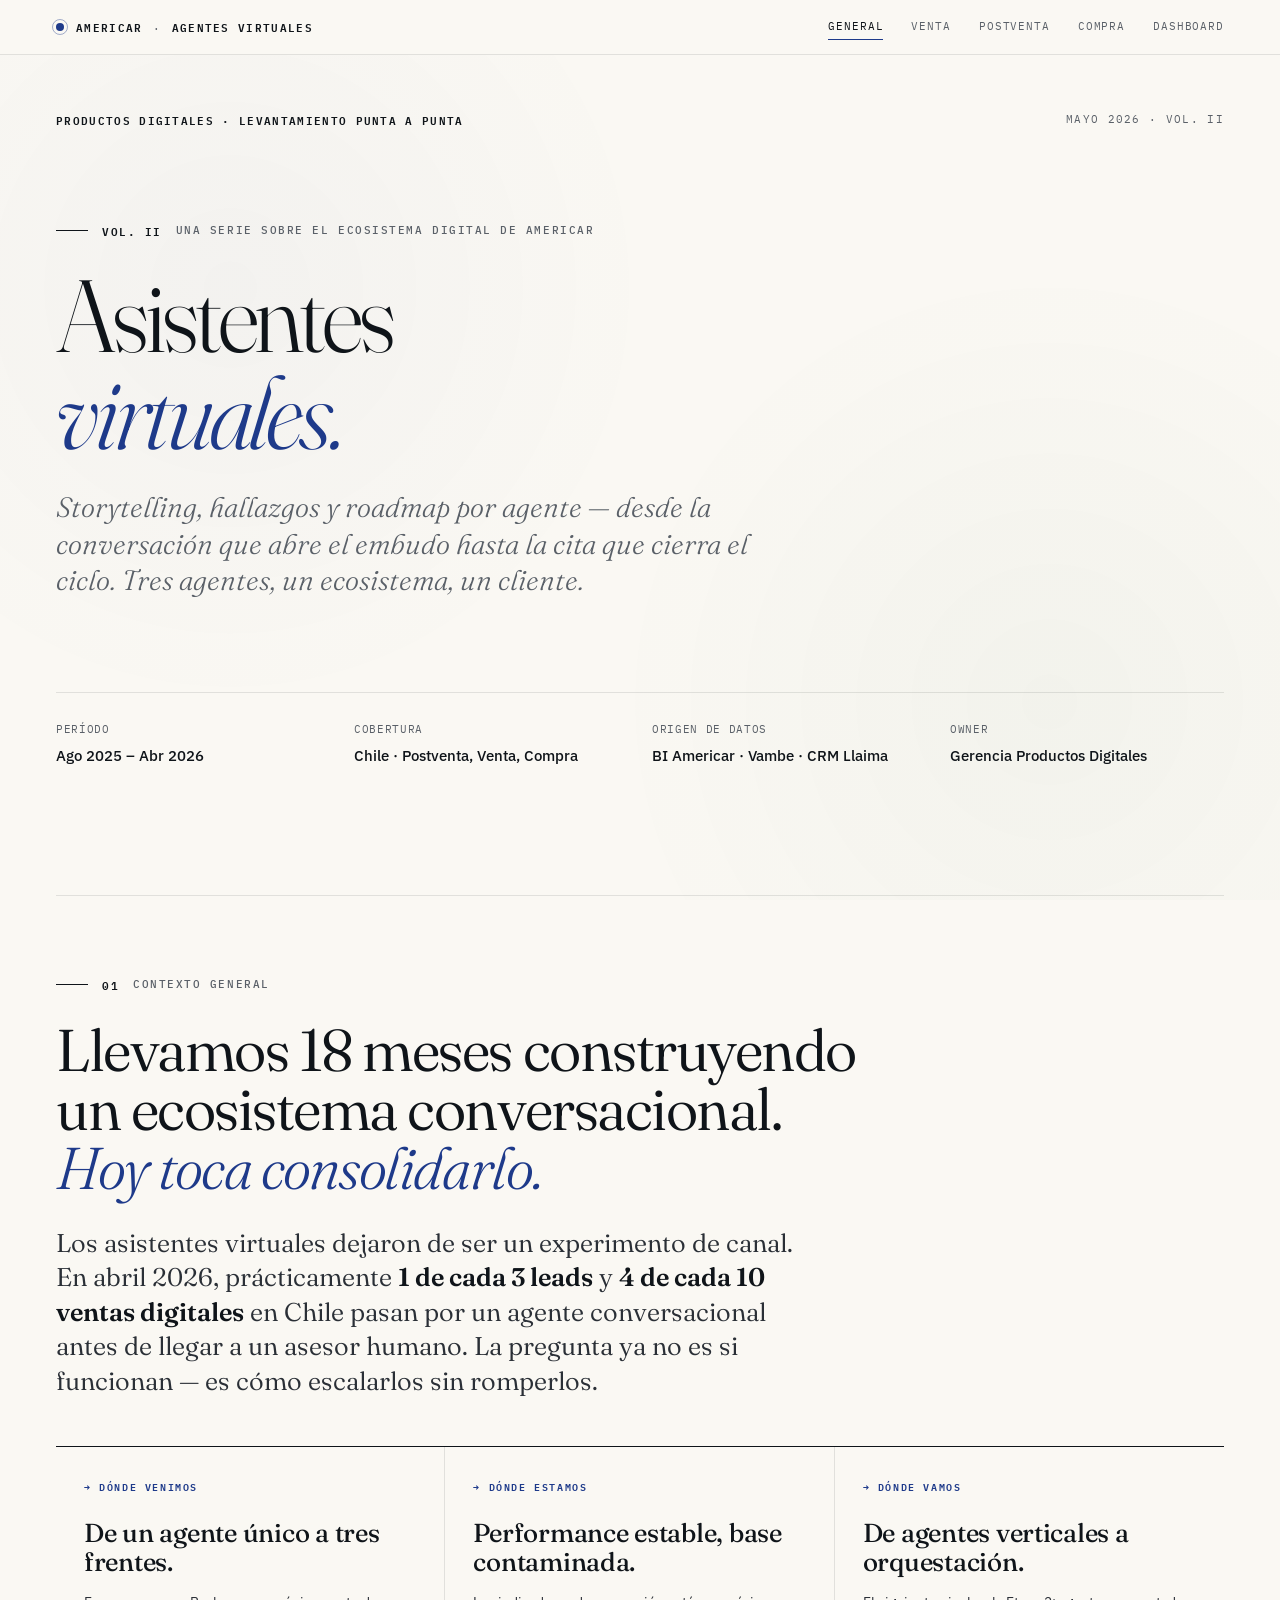
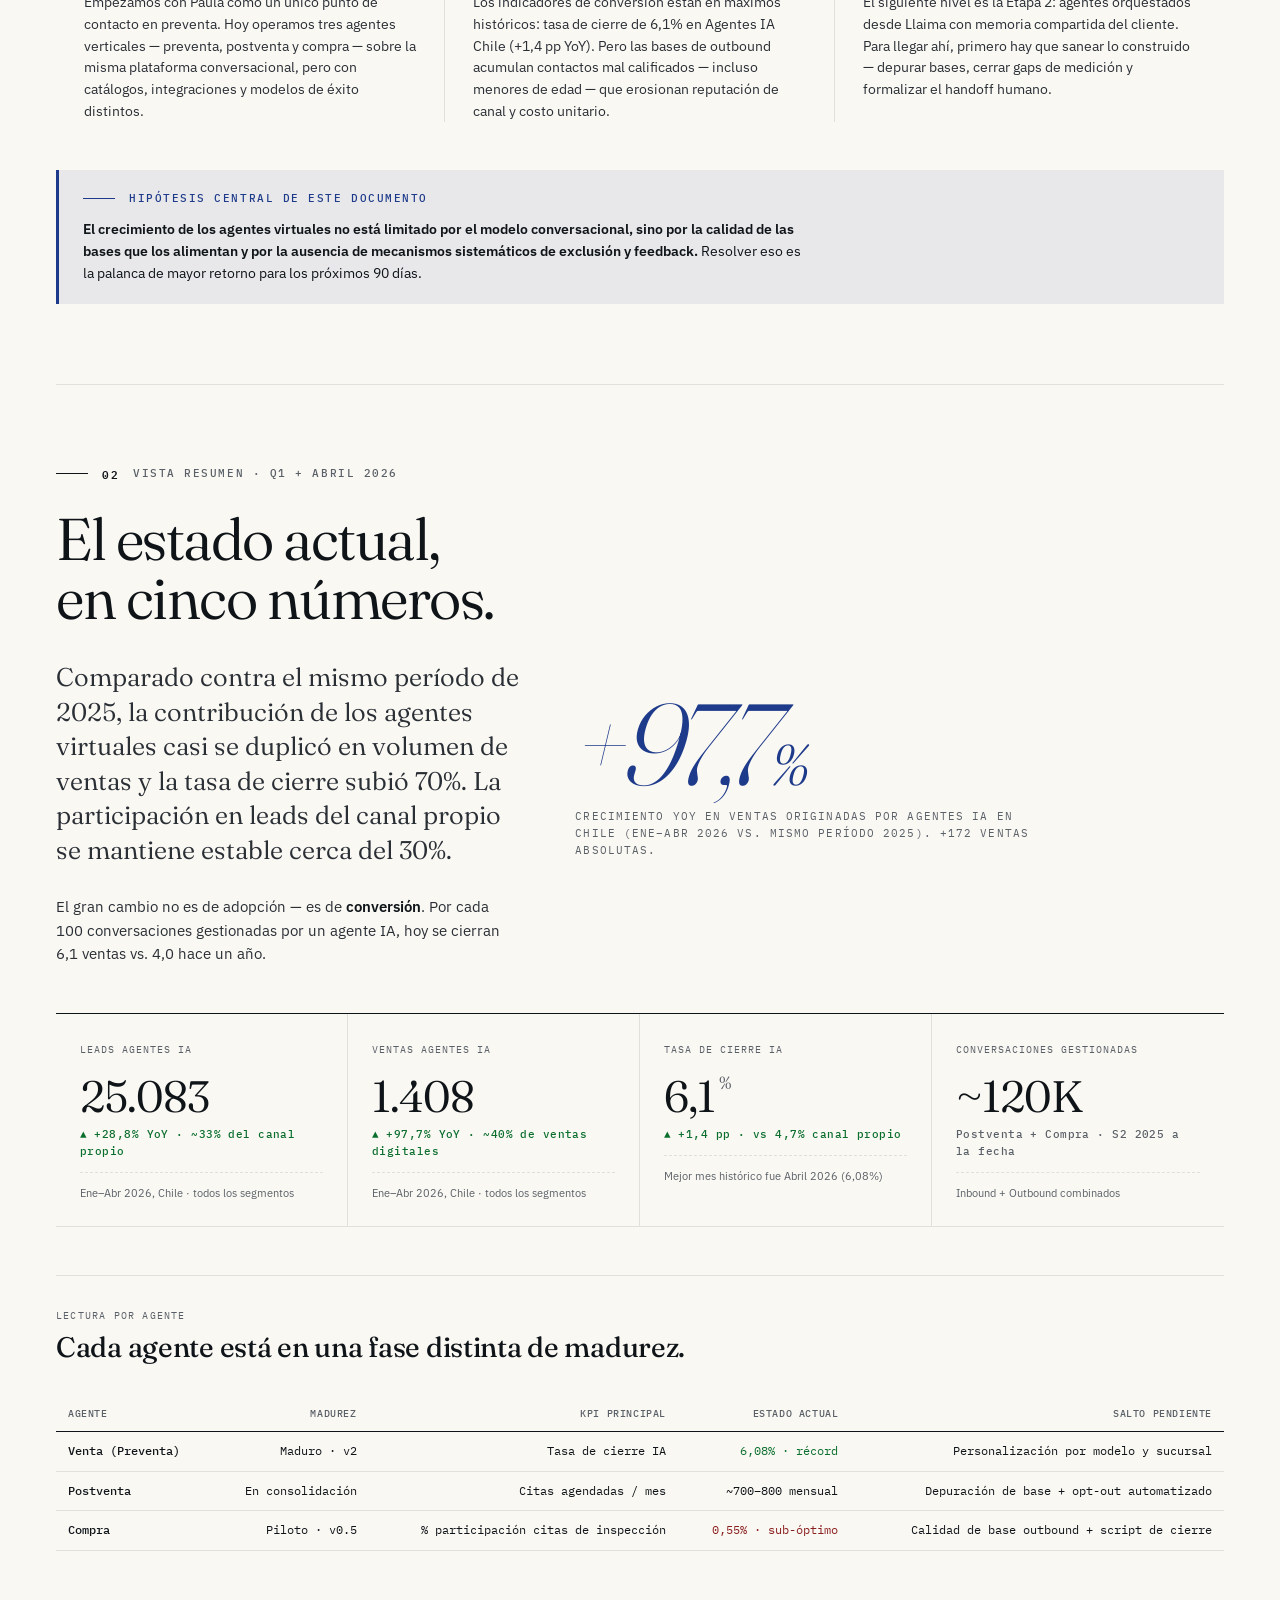
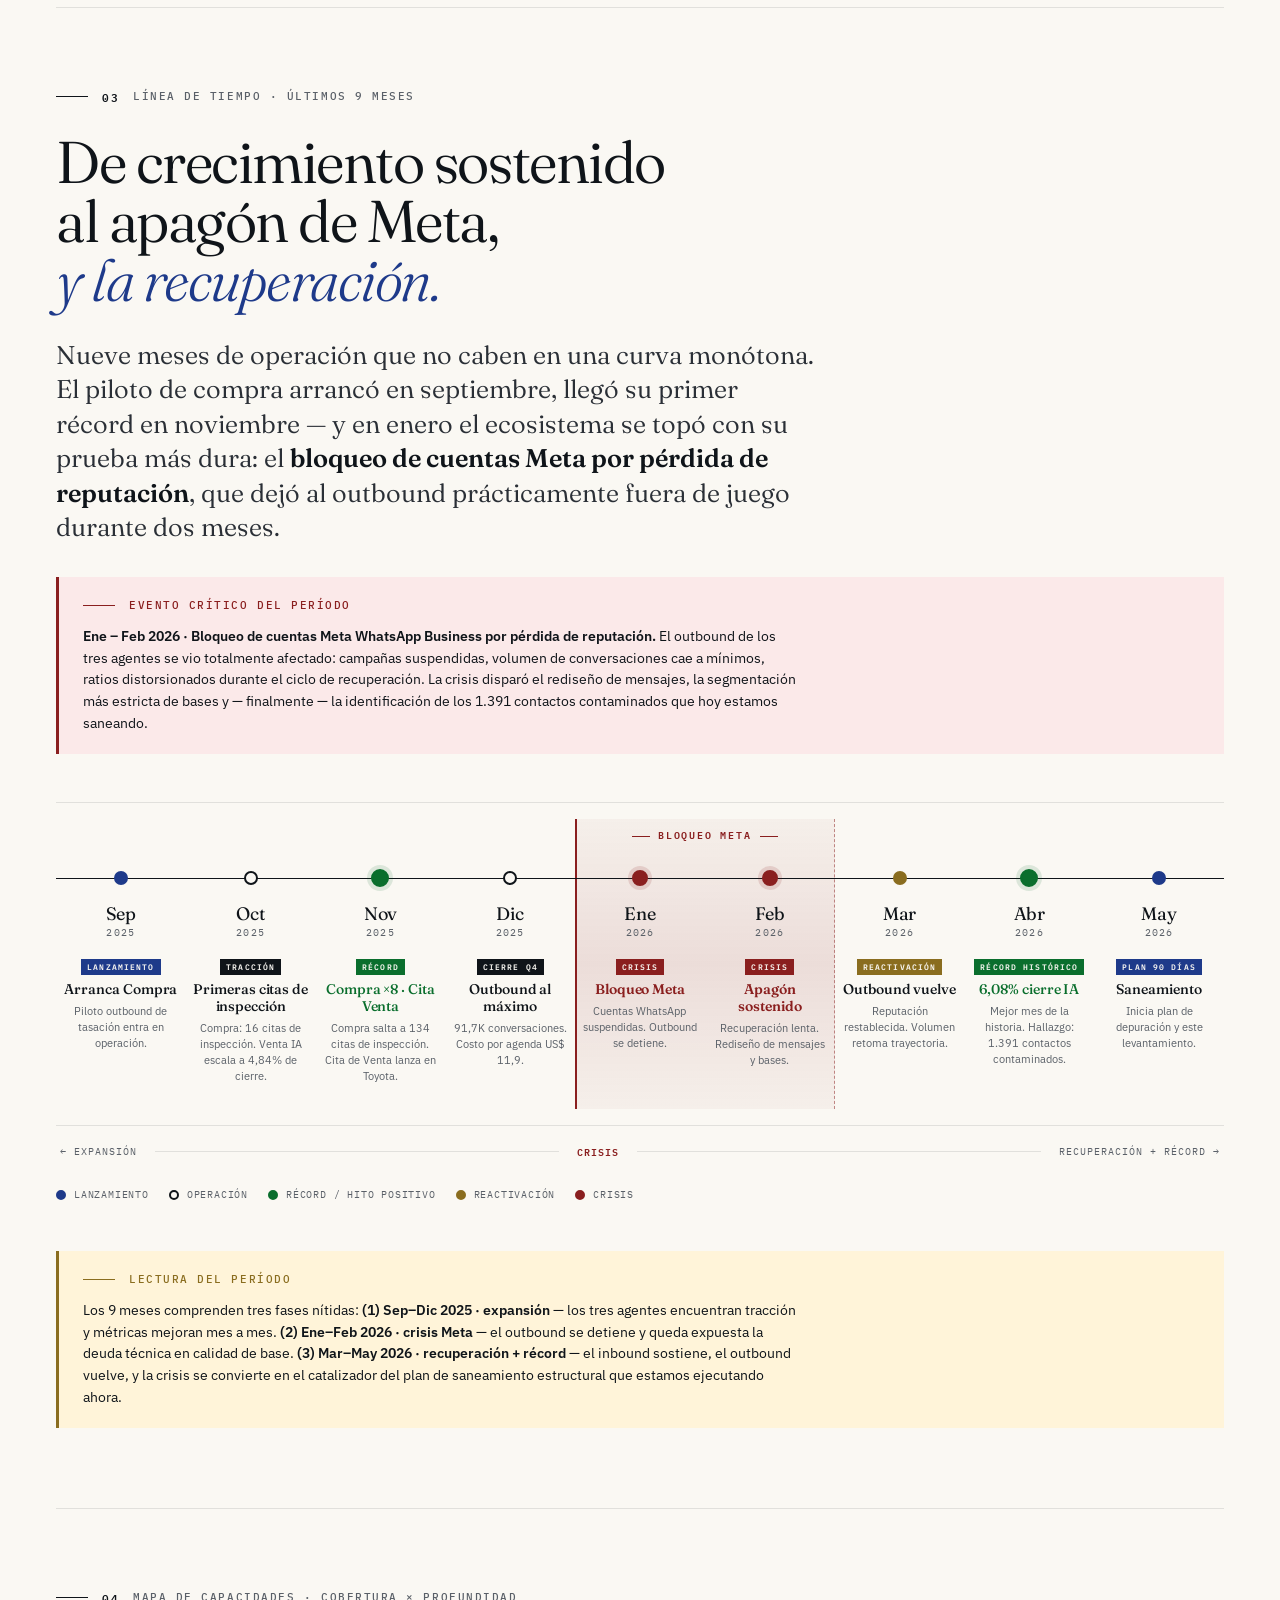
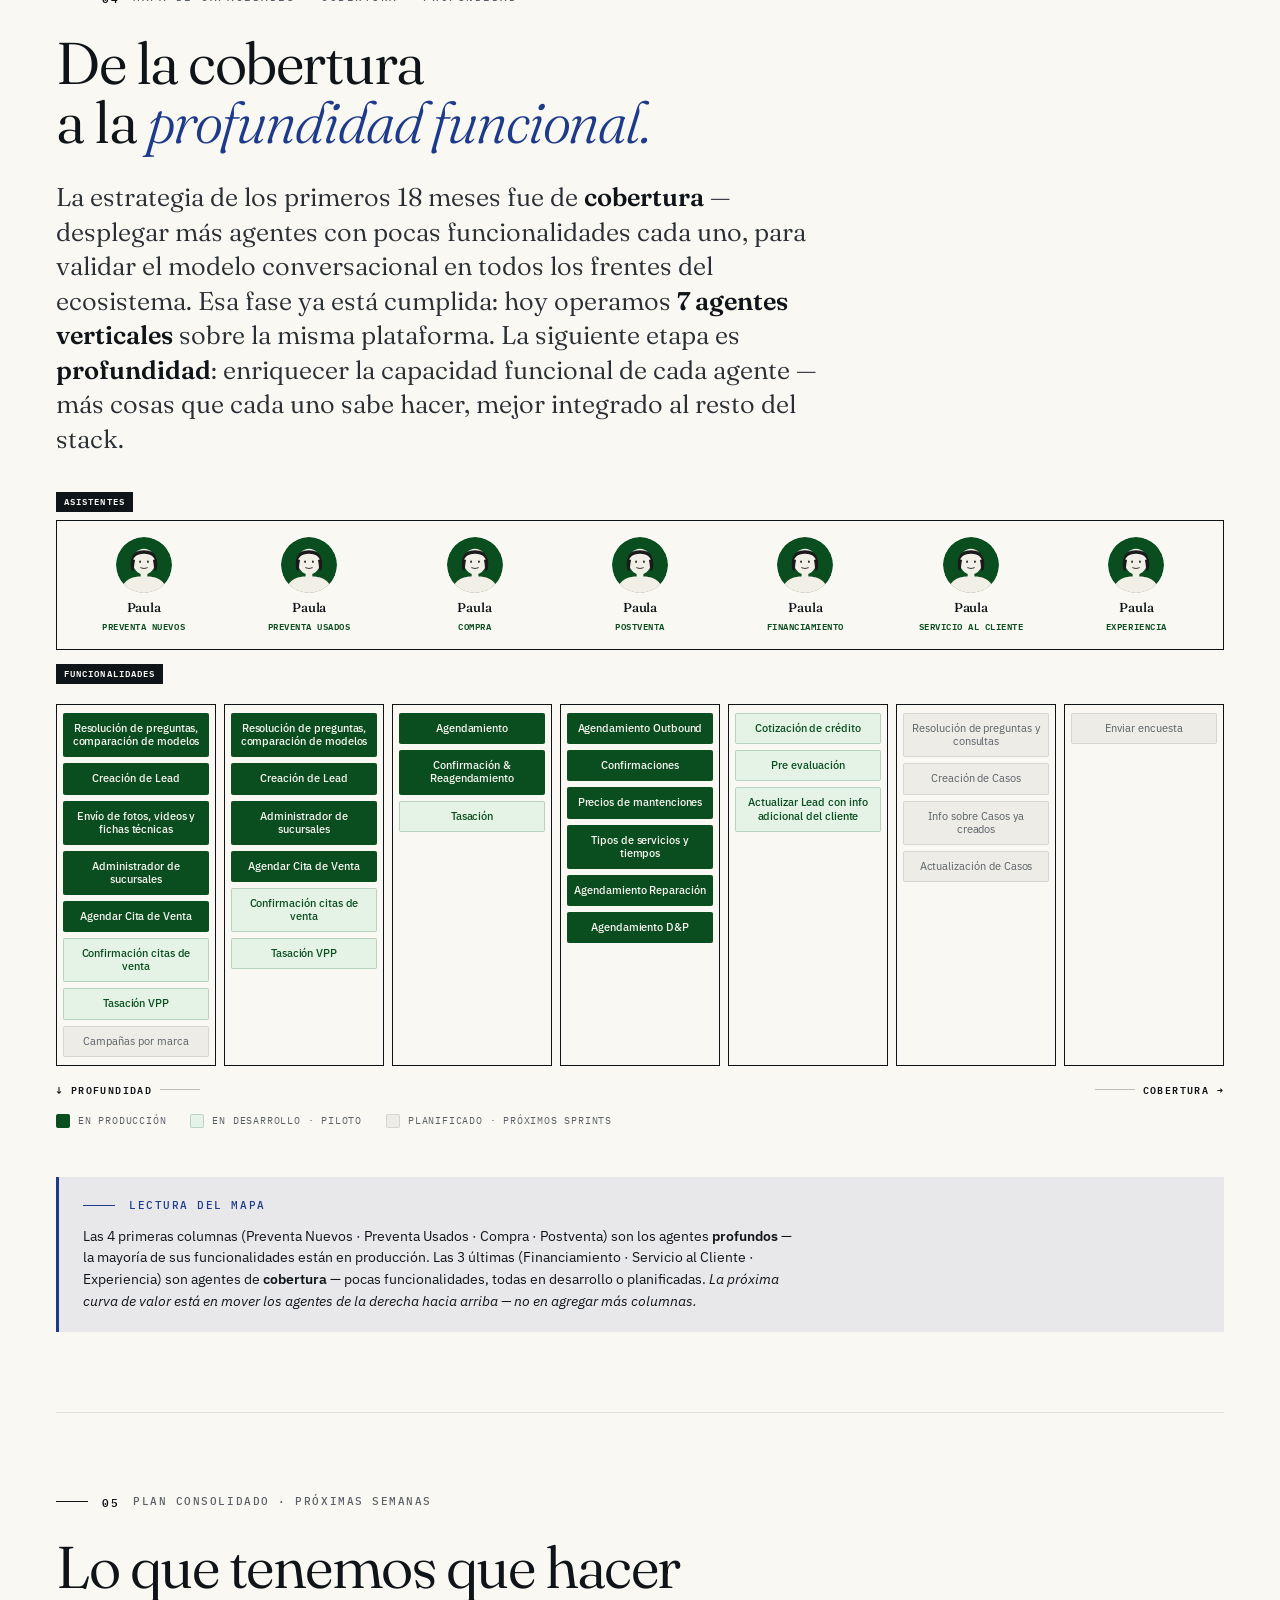
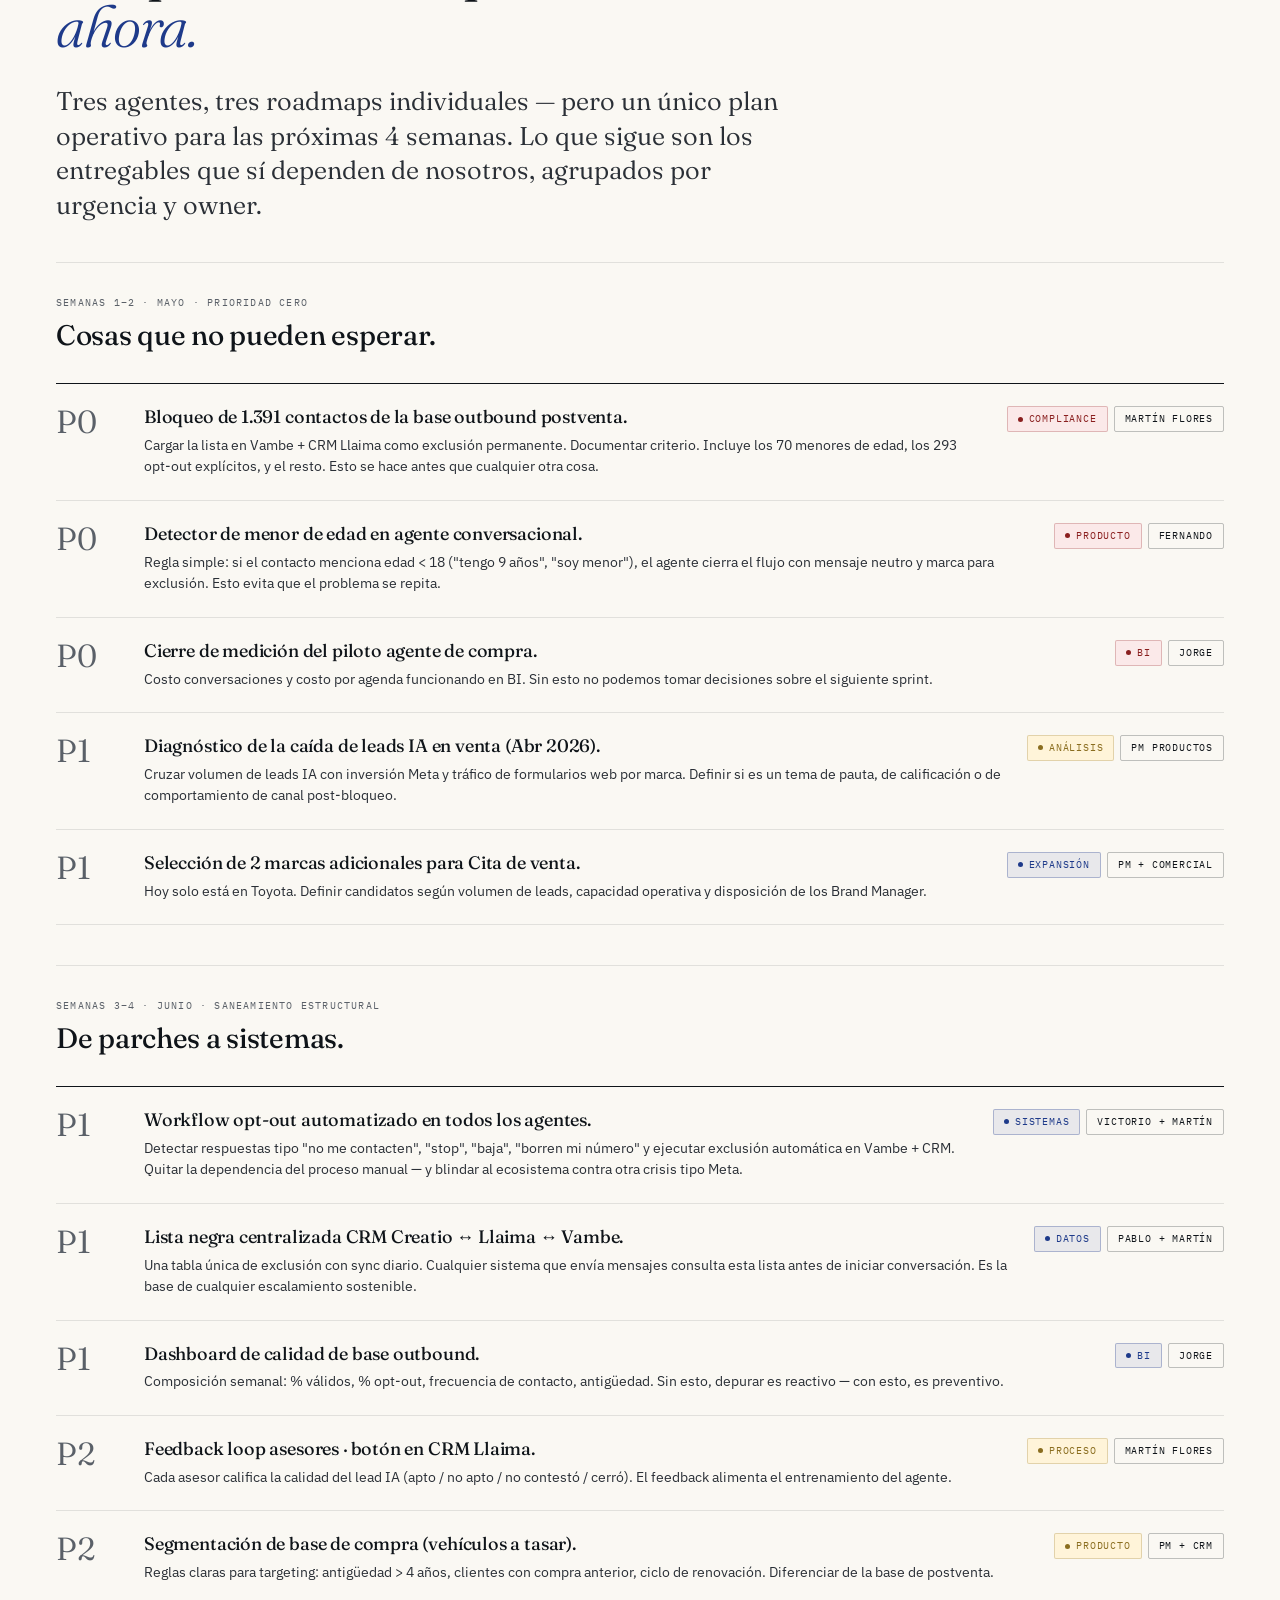
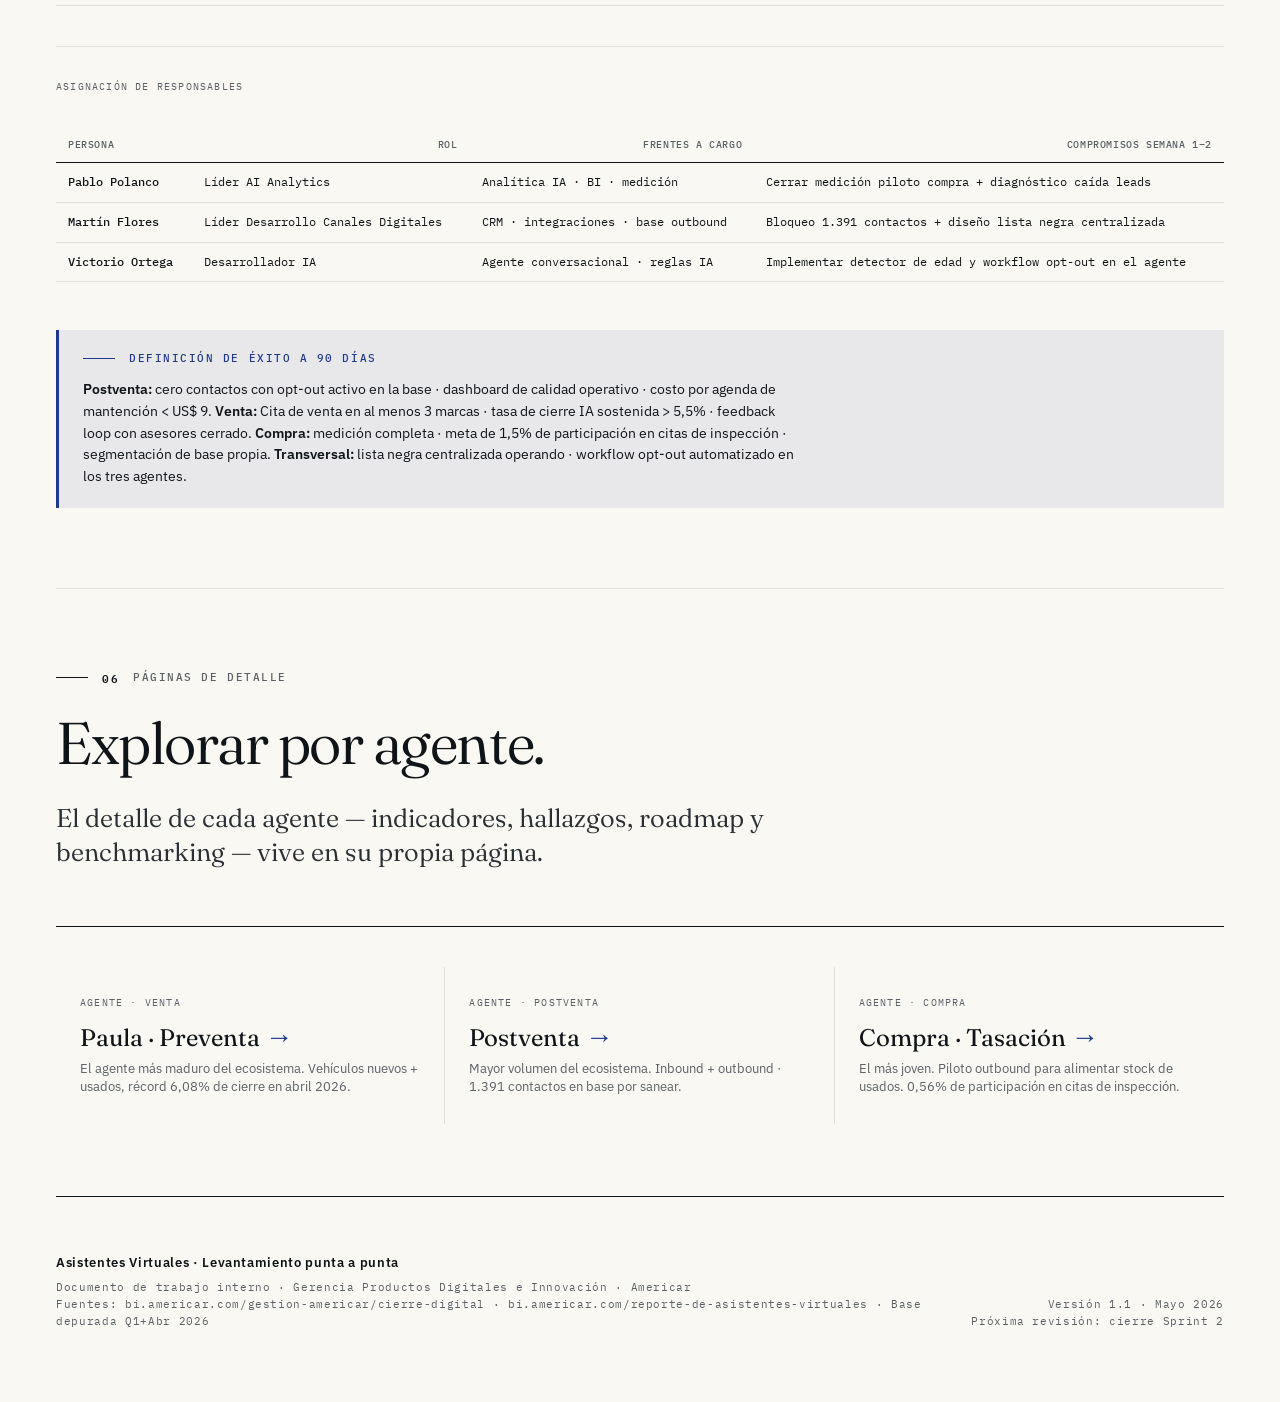
==== index.html @ 64a92618 "Matriz compacta: cabe sin scroll horizontal en desktop - Remueve la columna del eje Y (ahora flat: l" ====
<!DOCTYPE html>
<html lang="es">
<head>
<meta charset="UTF-8">
<meta name="viewport" content="width=device-width, initial-scale=1.0">
<title>Asistentes Virtuales · Levantamiento punta a punta · Americar Chile</title>
<link rel="preconnect" href="https://fonts.googleapis.com">
<link rel="preconnect" href="https://fonts.gstatic.com" crossorigin>
<link href="https://fonts.googleapis.com/css2?family=Fraunces:opsz,wght,SOFT@9..144,300;9..144,400;9..144,500;9..144,600;9..144,700&family=IBM+Plex+Mono:wght@300;400;500;600&family=IBM+Plex+Sans:wght@300;400;500;600;700&display=swap" rel="stylesheet">
<link rel="stylesheet" href="assets/styles.css?v=10">
</head>
<body>

<header class="topnav">
  <div class="topnav-inner">
    <a href="index.html" class="brand">
      <span class="dot"></span>
      <span>Americar <span class="sep">·</span> <span class="meta-hide">Agentes Virtuales</span></span>
    </a>
    <nav class="nav-links">
      <a href="index.html" class="active">General</a>
      <a href="venta.html">Venta</a>
      <a href="postventa.html">Postventa</a>
      <a href="compra.html">Compra</a>
      <a href="dashboard.html">Dashboard</a>
    </nav>
  </div>
</header>

<div class="shell">

<!-- ========================================
     COVER
     ======================================== -->
<section id="cover" class="cover first">
  <header class="cover-header">
    <div class="tag-line">Productos Digitales · Levantamiento punta a punta</div>
    <div>Mayo 2026 · Vol. II</div>
  </header>

  <div class="cover-body">
    <div class="eyebrow"><span class="num">VOL. II</span> Una serie sobre el ecosistema digital de Americar</div>
    <h1>
      Asistentes<br>
      <em>virtuales.</em>
    </h1>
    <p class="subtitle">
      Storytelling, hallazgos y roadmap por agente — desde la conversación que abre el embudo hasta la cita que cierra el ciclo. Tres agentes, un ecosistema, un cliente.
    </p>
  </div>

  <footer class="cover-footer">
    <div class="item">Período<strong>Ago 2025 – Abr 2026</strong></div>
    <div class="item">Cobertura<strong>Chile · Postventa, Venta, Compra</strong></div>
    <div class="item">Origen de datos<strong>BI Americar · Vambe · CRM Llaima</strong></div>
    <div class="item">Owner<strong>Gerencia Productos Digitales</strong></div>
  </footer>
</section>

<!-- ========================================
     CONTEXTO / STORYTELLING
     ======================================== -->
<section id="contexto">
  <div class="eyebrow"><span class="num">01</span> Contexto general</div>
  <h2>Llevamos 18 meses construyendo<br>un ecosistema conversacional.<br><em>Hoy toca consolidarlo.</em></h2>
  <p class="lead">
    Los asistentes virtuales dejaron de ser un experimento de canal. En abril 2026, prácticamente <strong>1 de cada 3 leads</strong> y <strong>4 de cada 10 ventas digitales</strong> en Chile pasan por un agente conversacional antes de llegar a un asesor humano. La pregunta ya no es si funcionan — es cómo escalarlos sin romperlos.
  </p>

  <div class="story-cols">
    <div class="story-col">
      <div class="step">→ Dónde venimos</div>
      <h3>De un agente único a tres frentes.</h3>
      <p>Empezamos con Paula como un único punto de contacto en preventa. Hoy operamos tres agentes verticales — preventa, postventa y compra — sobre la misma plataforma conversacional, pero con catálogos, integraciones y modelos de éxito distintos.</p>
    </div>
    <div class="story-col">
      <div class="step">→ Dónde estamos</div>
      <h3>Performance estable, base contaminada.</h3>
      <p>Los indicadores de conversión están en máximos históricos: tasa de cierre de 6,1% en Agentes IA Chile (+1,4 pp YoY). Pero las bases de outbound acumulan contactos mal calificados — incluso menores de edad — que erosionan reputación de canal y costo unitario.</p>
    </div>
    <div class="story-col">
      <div class="step">→ Dónde vamos</div>
      <h3>De agentes verticales a orquestación.</h3>
      <p>El siguiente nivel es la Etapa 2: agentes orquestados desde Llaima con memoria compartida del cliente. Para llegar ahí, primero hay que sanear lo construido — depurar bases, cerrar gaps de medición y formalizar el handoff humano.</p>
    </div>
  </div>

  <div class="callout mt-48">
    <div class="eyebrow">Hipótesis central de este documento</div>
    <p>
      <strong>El crecimiento de los agentes virtuales no está limitado por el modelo conversacional, sino por la calidad de las bases que los alimentan y por la ausencia de mecanismos sistemáticos de exclusión y feedback.</strong> Resolver eso es la palanca de mayor retorno para los próximos 90 días.
    </p>
  </div>
</section>

<!-- ========================================
     NÚMEROS GENERALES
     ======================================== -->
<section id="numeros">
  <div class="eyebrow"><span class="num">02</span> Vista resumen · Q1 + Abril 2026</div>
  <h2>El estado actual,<br>en cinco números.</h2>

  <div class="cols-2 mt-32">
    <div>
      <p class="lead">
        Comparado contra el mismo período de 2025, la contribución de los agentes virtuales casi se duplicó en volumen de ventas y la tasa de cierre subió 70%. La participación en leads del canal propio se mantiene estable cerca del 30%.
      </p>
      <p>El gran cambio no es de adopción — es de <strong>conversión</strong>. Por cada 100 conversaciones gestionadas por un agente IA, hoy se cierran 6,1 ventas vs. 4,0 hace un año.</p>
    </div>
    <div>
      <div class="headline-stat">
        <div class="stat"><em style="color: var(--signal); font-style: italic;">+97,7<span style="font-size: 0.5em;">%</span></em></div>
        <div class="stat-cap">Crecimiento YoY en ventas originadas por Agentes IA en Chile (Ene–Abr 2026 vs. mismo período 2025). <span class="mono">+172 ventas absolutas.</span></div>
      </div>
    </div>
  </div>

  <div class="kpi-grid mt-48">
    <div class="kpi">
      <div class="label">Leads Agentes IA</div>
      <div class="value">25.083</div>
      <div class="delta pos">▲ +28,8% YoY · ~33% del canal propio</div>
      <div class="footnote">Ene–Abr 2026, Chile · todos los segmentos</div>
    </div>
    <div class="kpi">
      <div class="label">Ventas Agentes IA</div>
      <div class="value">1.408</div>
      <div class="delta pos">▲ +97,7% YoY · ~40% de ventas digitales</div>
      <div class="footnote">Ene–Abr 2026, Chile · todos los segmentos</div>
    </div>
    <div class="kpi">
      <div class="label">Tasa de cierre IA</div>
      <div class="value">6,1<span class="unit">%</span></div>
      <div class="delta pos">▲ +1,4 pp · vs 4,7% canal propio</div>
      <div class="footnote">Mejor mes histórico fue Abril 2026 (6,08%)</div>
    </div>
    <div class="kpi">
      <div class="label">Conversaciones gestionadas</div>
      <div class="value">~120K</div>
      <div class="delta">Postventa + Compra · S2 2025 a la fecha</div>
      <div class="footnote">Inbound + Outbound combinados</div>
    </div>
  </div>

  <div class="panel mt-48">
    <div class="panel-eyebrow">Lectura por agente</div>
    <h3>Cada agente está en una fase distinta de madurez.</h3>
    <table class="data-table mt-32">
      <thead>
        <tr>
          <th>Agente</th>
          <th>Madurez</th>
          <th>KPI principal</th>
          <th>Estado actual</th>
          <th>Salto pendiente</th>
        </tr>
      </thead>
      <tbody>
        <tr>
          <td class="row-label">Venta (Preventa)</td>
          <td>Maduro · v2</td>
          <td>Tasa de cierre IA</td>
          <td class="pos">6,08% · récord</td>
          <td>Personalización por modelo y sucursal</td>
        </tr>
        <tr>
          <td class="row-label">Postventa</td>
          <td>En consolidación</td>
          <td>Citas agendadas / mes</td>
          <td>~700–800 mensual</td>
          <td>Depuración de base + opt-out automatizado</td>
        </tr>
        <tr>
          <td class="row-label">Compra</td>
          <td>Piloto · v0.5</td>
          <td>% participación citas de inspección</td>
          <td class="neg">0,55% · sub-óptimo</td>
          <td>Calidad de base outbound + script de cierre</td>
        </tr>
      </tbody>
    </table>
  </div>
</section>

<!-- ========================================
     TIMELINE — 9 MESES
     ======================================== -->
<section id="timeline">
  <div class="eyebrow"><span class="num">03</span> Línea de tiempo · Últimos 9 meses</div>
  <h2>De crecimiento sostenido<br>al apagón de Meta,<br><em>y la recuperación.</em></h2>
  <p class="lead">
    Nueve meses de operación que no caben en una curva monótona. El piloto de compra arrancó en septiembre, llegó su primer récord en noviembre — y en enero el ecosistema se topó con su prueba más dura: el <strong>bloqueo de cuentas Meta por pérdida de reputación</strong>, que dejó al outbound prácticamente fuera de juego durante dos meses.
  </p>

  <div class="callout neg mt-32">
    <div class="eyebrow">Evento crítico del período</div>
    <p>
      <strong>Ene – Feb 2026 · Bloqueo de cuentas Meta WhatsApp Business por pérdida de reputación.</strong> El outbound de los tres agentes se vio totalmente afectado: campañas suspendidas, volumen de conversaciones cae a mínimos, ratios distorsionados durante el ciclo de recuperación. La crisis disparó el rediseño de mensajes, la segmentación más estricta de bases y — finalmente — la identificación de los 1.391 contactos contaminados que hoy estamos saneando.
    </p>
  </div>

  <div class="htimeline mt-48">
    <div class="htimeline-wrap">
      <div class="htimeline-line"></div>
      <div class="htimeline-band"></div>
      <div class="htimeline-band-label">Bloqueo Meta</div>

      <div class="htimeline-grid">
        <div class="ht-col">
          <div class="ht-dot signal"></div>
          <div class="ht-month"><strong>Sep</strong>2025</div>
          <span class="ht-tag signal">Lanzamiento</span>
          <div class="ht-title">Arranca Compra</div>
          <div class="ht-desc">Piloto outbound de tasación entra en operación.</div>
        </div>

        <div class="ht-col">
          <div class="ht-dot"></div>
          <div class="ht-month"><strong>Oct</strong>2025</div>
          <span class="ht-tag">Tracción</span>
          <div class="ht-title">Primeras citas de inspección</div>
          <div class="ht-desc">Compra: 16 citas de inspección. Venta IA escala a 4,84% de cierre.</div>
        </div>

        <div class="ht-col">
          <div class="ht-dot pos peak"></div>
          <div class="ht-month"><strong>Nov</strong>2025</div>
          <span class="ht-tag pos">Récord</span>
          <div class="ht-title pos">Compra ×8 · Cita Venta</div>
          <div class="ht-desc">Compra salta a 134 citas de inspección. Cita de Venta lanza en Toyota.</div>
        </div>

        <div class="ht-col">
          <div class="ht-dot"></div>
          <div class="ht-month"><strong>Dic</strong>2025</div>
          <span class="ht-tag">Cierre Q4</span>
          <div class="ht-title">Outbound al máximo</div>
          <div class="ht-desc">91,7K conversaciones. Costo por agenda US$ 11,9.</div>
        </div>

        <div class="ht-col is-fracture">
          <div class="ht-dot neg crash"></div>
          <div class="ht-month"><strong>Ene</strong>2026</div>
          <span class="ht-tag neg">Crisis</span>
          <div class="ht-title neg">Bloqueo Meta</div>
          <div class="ht-desc">Cuentas WhatsApp suspendidas. Outbound se detiene.</div>
        </div>

        <div class="ht-col is-fracture">
          <div class="ht-dot neg crash"></div>
          <div class="ht-month"><strong>Feb</strong>2026</div>
          <span class="ht-tag neg">Crisis</span>
          <div class="ht-title neg">Apagón sostenido</div>
          <div class="ht-desc">Recuperación lenta. Rediseño de mensajes y bases.</div>
        </div>

        <div class="ht-col">
          <div class="ht-dot warn"></div>
          <div class="ht-month"><strong>Mar</strong>2026</div>
          <span class="ht-tag warn">Reactivación</span>
          <div class="ht-title">Outbound vuelve</div>
          <div class="ht-desc">Reputación restablecida. Volumen retoma trayectoria.</div>
        </div>

        <div class="ht-col">
          <div class="ht-dot pos peak"></div>
          <div class="ht-month"><strong>Abr</strong>2026</div>
          <span class="ht-tag pos">Récord histórico</span>
          <div class="ht-title pos">6,08% cierre IA</div>
          <div class="ht-desc">Mejor mes de la historia. Hallazgo: 1.391 contactos contaminados.</div>
        </div>

        <div class="ht-col">
          <div class="ht-dot signal"></div>
          <div class="ht-month"><strong>May</strong>2026</div>
          <span class="ht-tag signal">Plan 90 días</span>
          <div class="ht-title">Saneamiento</div>
          <div class="ht-desc">Inicia plan de depuración y este levantamiento.</div>
        </div>
      </div>
    </div>

    <div class="htimeline-axis">
      <span>← Expansión</span>
      <span class="ax-mid"></span>
      <span style="color:var(--negative); font-weight:600;">Crisis</span>
      <span class="ax-mid"></span>
      <span>Recuperación + Récord →</span>
    </div>

    <div class="htimeline-legend">
      <div class="lg"><span class="lg-dot signal"></span>Lanzamiento</div>
      <div class="lg"><span class="lg-dot"></span>Operación</div>
      <div class="lg"><span class="lg-dot pos"></span>Récord / hito positivo</div>
      <div class="lg"><span class="lg-dot warn"></span>Reactivación</div>
      <div class="lg"><span class="lg-dot neg"></span>Crisis</div>
    </div>
  </div>

  <div class="callout warn mt-48">
    <div class="eyebrow">Lectura del período</div>
    <p>
      Los 9 meses comprenden tres fases nítidas: <strong>(1) Sep–Dic 2025 · expansión</strong> — los tres agentes encuentran tracción y métricas mejoran mes a mes. <strong>(2) Ene–Feb 2026 · crisis Meta</strong> — el outbound se detiene y queda expuesta la deuda técnica en calidad de base. <strong>(3) Mar–May 2026 · recuperación + récord</strong> — el inbound sostiene, el outbound vuelve, y la crisis se convierte en el catalizador del plan de saneamiento estructural que estamos ejecutando ahora.
    </p>
  </div>
</section>

<!-- ========================================
     MATRIZ DE CAPACIDADES · Cobertura × Profundidad
     ======================================== -->
<section id="matriz">
  <div class="eyebrow"><span class="num">04</span> Mapa de capacidades · Cobertura × Profundidad</div>
  <h2>De la cobertura<br>a la <em>profundidad funcional.</em></h2>
  <p class="lead">
    La estrategia de los primeros 18 meses fue de <strong>cobertura</strong> — desplegar más agentes con pocas funcionalidades cada uno, para validar el modelo conversacional en todos los frentes del ecosistema. Esa fase ya está cumplida: hoy operamos <strong>7 agentes verticales</strong> sobre la misma plataforma. La siguiente etapa es <strong>profundidad</strong>: enriquecer la capacidad funcional de cada agente — más cosas que cada uno sabe hacer, mejor integrado al resto del stack.
  </p>

  <div class="cap-matrix">
    <!-- Reusable Paula avatar symbol -->
    <svg width="0" height="0" style="position:absolute" aria-hidden="true">
      <defs>
        <symbol id="paula-avatar" viewBox="0 0 100 100">
          <circle cx="50" cy="50" r="50" fill="#0A4D1E"/>
          <path d="M10 100 C 10 76, 28 70, 50 70 C 72 70, 90 76, 90 100 Z" fill="#F2EFE7"/>
          <rect x="44" y="65" width="12" height="10" fill="#F2EFE7"/>
          <ellipse cx="50" cy="44" rx="20" ry="23" fill="#F2EFE7"/>
          <path d="M28 40 C 28 18 72 18 72 40 L 72 50 C 70 36 64 30 50 30 C 36 30 30 36 28 50 Z" fill="#1A1A1A"/>
          <path d="M27 39 C 26 49 26 56 28 60 L 32 60 C 32 52 33 46 34 41 Z" fill="#1A1A1A"/>
          <path d="M73 39 C 74 49 74 56 72 60 L 68 60 C 68 52 67 46 66 41 Z" fill="#1A1A1A"/>
          <ellipse cx="43" cy="44" rx="1.6" ry="2.2" fill="#1A1A1A"/>
          <ellipse cx="57" cy="44" rx="1.6" ry="2.2" fill="#1A1A1A"/>
          <path d="M44 55 Q50 58 56 55" stroke="#1A1A1A" stroke-width="1.5" fill="none" stroke-linecap="round"/>
        </symbol>
      </defs>
    </svg>

    <span class="cap-section-tag">Asistentes</span>
    <div class="cap-agents-row">
              <div class="cap-agent-card">
                <div class="cap-agent-avatar"><svg><use href="#paula-avatar"/></svg></div>
                <div class="cap-agent-name">Paula</div>
                <div class="cap-agent-role">Preventa Nuevos</div>
              </div>
              <div class="cap-agent-card">
                <div class="cap-agent-avatar"><svg><use href="#paula-avatar"/></svg></div>
                <div class="cap-agent-name">Paula</div>
                <div class="cap-agent-role">Preventa Usados</div>
              </div>
              <div class="cap-agent-card">
                <div class="cap-agent-avatar"><svg><use href="#paula-avatar"/></svg></div>
                <div class="cap-agent-name">Paula</div>
                <div class="cap-agent-role">Compra</div>
              </div>
              <div class="cap-agent-card">
                <div class="cap-agent-avatar"><svg><use href="#paula-avatar"/></svg></div>
                <div class="cap-agent-name">Paula</div>
                <div class="cap-agent-role">Postventa</div>
              </div>
              <div class="cap-agent-card">
                <div class="cap-agent-avatar"><svg><use href="#paula-avatar"/></svg></div>
                <div class="cap-agent-name">Paula</div>
                <div class="cap-agent-role">Financiamiento</div>
              </div>
              <div class="cap-agent-card">
                <div class="cap-agent-avatar"><svg><use href="#paula-avatar"/></svg></div>
                <div class="cap-agent-name">Paula</div>
                <div class="cap-agent-role">Servicio al Cliente</div>
              </div>
      <div class="cap-agent-card">
        <div class="cap-agent-avatar"><svg><use href="#paula-avatar"/></svg></div>
        <div class="cap-agent-name">Paula</div>
        <div class="cap-agent-role">Experiencia</div>
      </div>
    </div>

    <span class="cap-section-tag" style="margin-top:14px;">Funcionalidades</span>
    <div class="cap-cols">
      <!-- Preventa Nuevos -->
      <div class="cap-col">
        <div class="cap-fn active">Resolución de preguntas, comparación de modelos</div>
        <div class="cap-fn active">Creación de Lead</div>
        <div class="cap-fn active">Envío de fotos, videos y fichas técnicas</div>
        <div class="cap-fn active">Administrador de sucursales</div>
        <div class="cap-fn active">Agendar Cita de Venta</div>
        <div class="cap-fn progress">Confirmación citas de venta</div>
        <div class="cap-fn progress">Tasación VPP</div>
        <div class="cap-fn planned">Campañas por marca</div>
      </div>

      <!-- Preventa Usados -->
      <div class="cap-col">
        <div class="cap-fn active">Resolución de preguntas, comparación de modelos</div>
        <div class="cap-fn active">Creación de Lead</div>
        <div class="cap-fn active">Administrador de sucursales</div>
        <div class="cap-fn active">Agendar Cita de Venta</div>
        <div class="cap-fn progress">Confirmación citas de venta</div>
        <div class="cap-fn progress">Tasación VPP</div>
      </div>

      <!-- Compra -->
      <div class="cap-col">
        <div class="cap-fn active">Agendamiento</div>
        <div class="cap-fn active">Confirmación &amp; Reagendamiento</div>
        <div class="cap-fn progress">Tasación</div>
      </div>

      <!-- Postventa -->
      <div class="cap-col">
        <div class="cap-fn active">Agendamiento Outbound</div>
        <div class="cap-fn active">Confirmaciones</div>
        <div class="cap-fn active">Precios de mantenciones</div>
        <div class="cap-fn active">Tipos de servicios y tiempos</div>
        <div class="cap-fn active">Agendamiento Reparación</div>
        <div class="cap-fn active">Agendamiento D&amp;P</div>
      </div>

      <!-- Financiamiento -->
      <div class="cap-col">
        <div class="cap-fn progress">Cotización de crédito</div>
        <div class="cap-fn progress">Pre evaluación</div>
        <div class="cap-fn progress">Actualizar Lead con info adicional del cliente</div>
      </div>

      <!-- Servicio al Cliente -->
      <div class="cap-col">
        <div class="cap-fn planned">Resolución de preguntas y consultas</div>
        <div class="cap-fn planned">Creación de Casos</div>
        <div class="cap-fn planned">Info sobre Casos ya creados</div>
        <div class="cap-fn planned">Actualización de Casos</div>
      </div>

      <!-- Experiencia -->
      <div class="cap-col">
        <div class="cap-fn planned">Enviar encuesta</div>
      </div>
    </div>

    <div class="cap-axes">
      <span class="ax-y">↓ Profundidad <span class="ax-line"></span></span>
      <span class="ax-x"><span class="ax-line"></span> Cobertura →</span>
    </div>

    <div class="cap-legend">
      <div class="lg"><span class="sw active"></span>En producción</div>
      <div class="lg"><span class="sw progress"></span>En desarrollo · piloto</div>
      <div class="lg"><span class="sw planned"></span>Planificado · próximos sprints</div>
    </div>
  </div>

  <div class="callout mt-48">
    <div class="eyebrow">Lectura del mapa</div>
    <p>
      Las 4 primeras columnas (Preventa Nuevos · Preventa Usados · Compra · Postventa) son los agentes <strong>profundos</strong> — la mayoría de sus funcionalidades están en producción. Las 3 últimas (Financiamiento · Servicio al Cliente · Experiencia) son agentes de <strong>cobertura</strong> — pocas funcionalidades, todas en desarrollo o planificadas. <em>La próxima curva de valor está en mover los agentes de la derecha hacia arriba — no en agregar más columnas.</em>
    </p>
  </div>
</section>

<!-- ========================================
     PLAN CONSOLIDADO
     ======================================== -->
<section id="plan">
  <div class="eyebrow"><span class="num">05</span> Plan consolidado · Próximas semanas</div>
  <h2>Lo que tenemos que hacer<br><em>ahora.</em></h2>
  <p class="lead">
    Tres agentes, tres roadmaps individuales — pero un único plan operativo para las próximas 4 semanas. Lo que sigue son los entregables que sí dependen de nosotros, agrupados por urgencia y owner.
  </p>

  <div class="panel">
    <div class="panel-eyebrow">Semanas 1–2 · Mayo · Prioridad cero</div>
    <h3>Cosas que no pueden esperar.</h3>

    <div class="findings mt-32">
      <div class="finding">
        <div class="num">P0</div>
        <div>
          <h4>Bloqueo de 1.391 contactos de la base outbound postventa.</h4>
          <p>Cargar la lista en Vambe + CRM Llaima como exclusión permanente. Documentar criterio. Incluye los 70 menores de edad, los 293 opt-out explícitos, y el resto. Esto se hace antes que cualquier otra cosa.</p>
        </div>
        <div class="meta"><span class="tag neg"><span class="dot"></span>Compliance</span><span class="tag mono">Martín Flores</span></div>
      </div>
      <div class="finding">
        <div class="num">P0</div>
        <div>
          <h4>Detector de menor de edad en agente conversacional.</h4>
          <p>Regla simple: si el contacto menciona edad &lt; 18 ("tengo 9 años", "soy menor"), el agente cierra el flujo con mensaje neutro y marca para exclusión. Esto evita que el problema se repita.</p>
        </div>
        <div class="meta"><span class="tag neg"><span class="dot"></span>Producto</span><span class="tag mono">Fernando</span></div>
      </div>
      <div class="finding">
        <div class="num">P0</div>
        <div>
          <h4>Cierre de medición del piloto agente de compra.</h4>
          <p>Costo conversaciones y costo por agenda funcionando en BI. Sin esto no podemos tomar decisiones sobre el siguiente sprint.</p>
        </div>
        <div class="meta"><span class="tag neg"><span class="dot"></span>BI</span><span class="tag mono">Jorge</span></div>
      </div>
      <div class="finding">
        <div class="num">P1</div>
        <div>
          <h4>Diagnóstico de la caída de leads IA en venta (Abr 2026).</h4>
          <p>Cruzar volumen de leads IA con inversión Meta y tráfico de formularios web por marca. Definir si es un tema de pauta, de calificación o de comportamiento de canal post-bloqueo.</p>
        </div>
        <div class="meta"><span class="tag neu"><span class="dot"></span>Análisis</span><span class="tag mono">PM Productos</span></div>
      </div>
      <div class="finding">
        <div class="num">P1</div>
        <div>
          <h4>Selección de 2 marcas adicionales para Cita de venta.</h4>
          <p>Hoy solo está en Toyota. Definir candidatos según volumen de leads, capacidad operativa y disposición de los Brand Manager.</p>
        </div>
        <div class="meta"><span class="tag signal"><span class="dot"></span>Expansión</span><span class="tag mono">PM + Comercial</span></div>
      </div>
    </div>
  </div>

  <div class="panel">
    <div class="panel-eyebrow">Semanas 3–4 · Junio · Saneamiento estructural</div>
    <h3>De parches a sistemas.</h3>

    <div class="findings mt-32">
      <div class="finding">
        <div class="num">P1</div>
        <div>
          <h4>Workflow opt-out automatizado en todos los agentes.</h4>
          <p>Detectar respuestas tipo "no me contacten", "stop", "baja", "borren mi número" y ejecutar exclusión automática en Vambe + CRM. Quitar la dependencia del proceso manual — y blindar al ecosistema contra otra crisis tipo Meta.</p>
        </div>
        <div class="meta"><span class="tag signal"><span class="dot"></span>Sistemas</span><span class="tag mono">Victorio + Martín</span></div>
      </div>
      <div class="finding">
        <div class="num">P1</div>
        <div>
          <h4>Lista negra centralizada CRM Creatio ↔ Llaima ↔ Vambe.</h4>
          <p>Una tabla única de exclusión con sync diario. Cualquier sistema que envía mensajes consulta esta lista antes de iniciar conversación. Es la base de cualquier escalamiento sostenible.</p>
        </div>
        <div class="meta"><span class="tag signal"><span class="dot"></span>Datos</span><span class="tag mono">Pablo + Martín</span></div>
      </div>
      <div class="finding">
        <div class="num">P1</div>
        <div>
          <h4>Dashboard de calidad de base outbound.</h4>
          <p>Composición semanal: % válidos, % opt-out, frecuencia de contacto, antigüedad. Sin esto, depurar es reactivo — con esto, es preventivo.</p>
        </div>
        <div class="meta"><span class="tag signal"><span class="dot"></span>BI</span><span class="tag mono">Jorge</span></div>
      </div>
      <div class="finding">
        <div class="num">P2</div>
        <div>
          <h4>Feedback loop asesores · botón en CRM Llaima.</h4>
          <p>Cada asesor califica la calidad del lead IA (apto / no apto / no contestó / cerró). El feedback alimenta el entrenamiento del agente.</p>
        </div>
        <div class="meta"><span class="tag neu"><span class="dot"></span>Proceso</span><span class="tag mono">Martín Flores</span></div>
      </div>
      <div class="finding">
        <div class="num">P2</div>
        <div>
          <h4>Segmentación de base de compra (vehículos a tasar).</h4>
          <p>Reglas claras para targeting: antigüedad &gt; 4 años, clientes con compra anterior, ciclo de renovación. Diferenciar de la base de postventa.</p>
        </div>
        <div class="meta"><span class="tag neu"><span class="dot"></span>Producto</span><span class="tag mono">PM + CRM</span></div>
      </div>
    </div>
  </div>

  <div class="panel">
    <div class="panel-eyebrow">Asignación de responsables</div>
    <table class="data-table mt-32">
      <thead>
        <tr>
          <th>Persona</th>
          <th>Rol</th>
          <th>Frentes a cargo</th>
          <th>Compromisos semana 1–2</th>
        </tr>
      </thead>
      <tbody>
        <tr>
          <td class="row-label">Pablo Polanco</td>
          <td style="text-align:left;">Líder AI Analytics</td>
          <td style="text-align:left;">Analítica IA · BI · medición</td>
          <td style="text-align:left;">Cerrar medición piloto compra + diagnóstico caída leads</td>
        </tr>
        <tr>
          <td class="row-label">Martín Flores</td>
          <td style="text-align:left;">Líder Desarrollo Canales Digitales</td>
          <td style="text-align:left;">CRM · integraciones · base outbound</td>
          <td style="text-align:left;">Bloqueo 1.391 contactos + diseño lista negra centralizada</td>
        </tr>
        <tr>
          <td class="row-label">Victorio Ortega</td>
          <td style="text-align:left;">Desarrollador IA</td>
          <td style="text-align:left;">Agente conversacional · reglas IA</td>
          <td style="text-align:left;">Implementar detector de edad y workflow opt-out en el agente</td>
        </tr>
      </tbody>
    </table>
  </div>

  <div class="callout mt-48">
    <div class="eyebrow">Definición de éxito a 90 días</div>
    <p>
      <strong>Postventa:</strong> cero contactos con opt-out activo en la base · dashboard de calidad operativo · costo por agenda de mantención &lt; US$ 9. <strong>Venta:</strong> Cita de venta en al menos 3 marcas · tasa de cierre IA sostenida &gt; 5,5% · feedback loop con asesores cerrado. <strong>Compra:</strong> medición completa · meta de 1,5% de participación en citas de inspección · segmentación de base propia. <strong>Transversal:</strong> lista negra centralizada operando · workflow opt-out automatizado en los tres agentes.
    </p>
  </div>
</section>

<!-- ========================================
     NEXT NAV — Links a páginas de agente
     ======================================== -->
<section id="explorar">
  <div class="eyebrow"><span class="num">06</span> Páginas de detalle</div>
  <h2>Explorar por agente.</h2>
  <p class="lead">El detalle de cada agente — indicadores, hallazgos, roadmap y benchmarking — vive en su propia página.</p>

  <div class="next-nav">
    <a href="venta.html" class="next-nav-card">
      <div class="nn-label">Agente · Venta</div>
      <div class="nn-title">Paula · Preventa <span class="nn-arrow">→</span></div>
      <div class="nn-desc">El agente más maduro del ecosistema. Vehículos nuevos + usados, récord 6,08% de cierre en abril 2026.</div>
    </a>
    <a href="postventa.html" class="next-nav-card">
      <div class="nn-label">Agente · Postventa</div>
      <div class="nn-title">Postventa <span class="nn-arrow">→</span></div>
      <div class="nn-desc">Mayor volumen del ecosistema. Inbound + outbound · 1.391 contactos en base por sanear.</div>
    </a>
    <a href="compra.html" class="next-nav-card">
      <div class="nn-label">Agente · Compra</div>
      <div class="nn-title">Compra · Tasación <span class="nn-arrow">→</span></div>
      <div class="nn-desc">El más joven. Piloto outbound para alimentar stock de usados. 0,56% de participación en citas de inspección.</div>
    </a>
  </div>
</section>

<footer>
  <div class="doc-meta">
    <strong>Asistentes Virtuales · Levantamiento punta a punta</strong>
    Documento de trabajo interno · Gerencia Productos Digitales e Innovación · Americar<br>
    Fuentes: bi.americar.com/gestion-americar/cierre-digital · bi.americar.com/reporte-de-asistentes-virtuales · Base depurada Q1+Abr 2026
  </div>
  <div class="sig">
    Versión 1.1 · Mayo 2026<br>
    Próxima revisión: cierre Sprint 2
  </div>
</footer>

</div><!-- /shell -->

<script>
document.documentElement.classList.add('js-on');
const reveals = document.querySelectorAll('.panel, .kpi-grid, .findings, .roadmap, .funnel, .chart-wrap, .headline-stat, .quote-grid, .callout, .story-cols, .timeline, .placeholder, .next-nav');
reveals.forEach(el => el.classList.add('reveal'));
const revObs = new IntersectionObserver((entries) => {
  entries.forEach(entry => {
    if (entry.isIntersecting) {
      entry.target.classList.add('in');
      revObs.unobserve(entry.target);
    }
  });
}, { threshold: 0.08 });
reveals.forEach(el => revObs.observe(el));
</script>

</body>
</html>
---- assets/styles.css ----
/* ======================================
   AMERICAR — AGENTES VIRTUALES
   Editorial design system · shared styles
   ====================================== */

:root {
  --paper: #FAF8F3;
  --paper-warm: #F2EFE7;
  --ink: #0F1419;
  --ink-soft: #2A2F36;
  --ink-mute: #5A6068;
  --rule: #1F242B;
  --line: rgba(15,20,25,0.10);
  --line-strong: rgba(15,20,25,0.25);

  --americar: #0A4D1E;
  --americar-soft: #1E6F3A;

  --signal: #1E3A8A;
  --signal-soft: #3B5BC8;
  --signal-tint: rgba(30,58,138,0.08);

  --positive: #0A6E2D;
  --neutral: #8A6D1F;
  --negative: #8A1F1F;
  --warn-tint: #FFF4D9;
  --neg-tint:  #FBE9E9;
  --pos-tint:  #E4F3E6;

  --serif: "Fraunces", Georgia, serif;
  --sans: "IBM Plex Sans", -apple-system, BlinkMacSystemFont, sans-serif;
  --mono: "IBM Plex Mono", "SF Mono", Menlo, monospace;
}

* { box-sizing: border-box; margin: 0; padding: 0; }
html { scroll-behavior: smooth; }
body {
  background: var(--paper);
  color: var(--ink);
  font-family: var(--sans);
  font-weight: 400;
  font-size: 15px;
  line-height: 1.55;
  -webkit-font-smoothing: antialiased;
  overflow-x: hidden;
}

body::before {
  content: "";
  position: fixed; inset: 0;
  background-image:
    radial-gradient(circle at 18% 32%, rgba(30,58,138,0.03) 0, transparent 35%),
    radial-gradient(circle at 82% 78%, rgba(10,77,30,0.03) 0, transparent 35%);
  pointer-events: none;
  z-index: 0;
}

/* ===== Layout ===== */
.shell { position: relative; z-index: 1; max-width: 1280px; margin: 0 auto; padding: 0 56px; }
@media (max-width: 900px) { .shell { padding: 0 24px; } }

section { padding: 80px 0 56px; position: relative; }
section + section { border-top: 1px solid var(--line); }
section.first { padding-top: 56px; }

/* ===== Top navigation (shared across pages) ===== */
.topnav {
  position: sticky; top: 0; z-index: 100;
  background: rgba(250, 248, 243, 0.94);
  backdrop-filter: blur(10px);
  -webkit-backdrop-filter: blur(10px);
  border-bottom: 1px solid var(--line);
  padding: 14px 0;
}
.topnav-inner {
  max-width: 1280px; margin: 0 auto; padding: 0 56px;
  display: flex; justify-content: space-between; align-items: center; gap: 32px;
}
.topnav .brand {
  display: flex; align-items: center; gap: 12px;
  font-family: var(--mono); font-size: 11px; letter-spacing: 0.12em; text-transform: uppercase;
  color: var(--ink); font-weight: 600; text-decoration: none;
}
.topnav .brand .dot {
  width: 8px; height: 8px; border-radius: 50%; background: var(--signal); position: relative; flex-shrink: 0;
}
.topnav .brand .dot::after {
  content: ""; position: absolute; inset: -4px; border: 1px solid var(--signal); border-radius: 50%; opacity: 0.4;
}
.topnav .brand .sep { color: var(--ink-mute); font-weight: 400; margin: 0 2px; }
.topnav .nav-links {
  display: flex; gap: 28px;
  font-family: var(--mono); font-size: 11px; letter-spacing: 0.08em; text-transform: uppercase;
}
.topnav .nav-links a {
  color: var(--ink-mute); text-decoration: none; padding: 4px 0;
  border-bottom: 1px solid transparent; transition: color .2s, border-color .2s;
}
.topnav .nav-links a:hover { color: var(--ink); }
.topnav .nav-links a.active { color: var(--ink); border-bottom-color: var(--signal); }
@media (max-width: 800px) {
  .topnav-inner { padding: 0 24px; flex-direction: column; gap: 14px; align-items: flex-start; }
  .topnav .nav-links { flex-wrap: wrap; gap: 14px 20px; }
  .topnav .brand .meta-hide { display: none; }
}

/* ===== Eyebrow / kicker ===== */
.eyebrow {
  font-family: var(--mono); font-size: 11px; font-weight: 500;
  letter-spacing: 0.14em; text-transform: uppercase;
  color: var(--ink-mute);
  display: flex; align-items: center; gap: 14px;
  margin-bottom: 28px;
}
.eyebrow::before { content: ""; width: 32px; height: 1px; background: var(--ink); }
.eyebrow .num { color: var(--ink); font-weight: 600; }

/* ===== Headings ===== */
h1, h2, h3, h4 { font-family: var(--serif); color: var(--ink); font-weight: 400; letter-spacing: -0.01em; }
h1 { font-size: clamp(48px, 8vw, 112px); line-height: 0.95; font-weight: 300; letter-spacing: -0.04em; }
h2 { font-size: clamp(36px, 4.6vw, 60px); line-height: 1; margin-bottom: 28px; letter-spacing: -0.025em; font-weight: 350; }
h3 { font-size: clamp(22px, 2.2vw, 30px); line-height: 1.15; margin-bottom: 16px; font-weight: 450; }
h4 { font-size: 18px; line-height: 1.25; margin-bottom: 8px; font-weight: 500; font-family: var(--sans); }

h1 em, h2 em { font-style: italic; font-weight: 300; color: var(--signal); }

.lead {
  font-family: var(--serif); font-size: clamp(19px, 2vw, 26px);
  line-height: 1.35; color: var(--ink-soft); font-weight: 350;
  max-width: 760px; margin-bottom: 28px;
}

p { color: var(--ink-soft); max-width: 720px; }
p + p { margin-top: 14px; }
strong { font-weight: 600; color: var(--ink); }

/* ===== Page header (compact, for inner pages) ===== */
.page-header {
  padding: 56px 0 32px;
  border-bottom: 1px solid var(--line);
}
.page-header .eyebrow { margin-bottom: 18px; }
.page-header h1 {
  font-size: clamp(48px, 7vw, 96px); line-height: 0.95; margin-bottom: 16px;
}
.page-header .lead { margin-bottom: 0; }

/* ===== COVER (homepage) ===== */
.cover {
  min-height: calc(100vh - 60px); padding: 64px 0 56px;
  display: flex; flex-direction: column; justify-content: space-between;
}
.cover-header {
  display: flex; justify-content: space-between; align-items: flex-start;
  font-family: var(--mono); font-size: 11px; letter-spacing: 0.12em; text-transform: uppercase;
  color: var(--ink-mute);
}
.cover-header .tag-line { color: var(--ink); font-weight: 600; }

.cover-body { padding: 24px 0; }
.cover h1 { margin-bottom: 28px; }
.cover .subtitle {
  font-family: var(--serif); font-style: italic; font-size: clamp(19px, 2.2vw, 28px);
  color: var(--ink-mute); font-weight: 300; max-width: 700px;
  line-height: 1.3;
}

.cover-footer {
  display: grid; grid-template-columns: repeat(4, 1fr); gap: 24px;
  padding-top: 28px; border-top: 1px solid var(--line);
}
.cover-footer .item {
  font-family: var(--mono); font-size: 11px; letter-spacing: 0.06em; text-transform: uppercase;
  color: var(--ink-mute);
}
.cover-footer .item strong {
  display: block; font-family: var(--sans); font-size: 15px; letter-spacing: 0;
  text-transform: none; color: var(--ink); margin-top: 6px; font-weight: 500;
}
@media (max-width: 700px) {
  .cover-footer { grid-template-columns: repeat(2, 1fr); }
}

/* ===== Tag chips ===== */
.tag {
  display: inline-flex; align-items: center; gap: 6px;
  font-family: var(--mono); font-size: 10px; letter-spacing: 0.08em; text-transform: uppercase;
  padding: 4px 10px; border-radius: 2px; border: 1px solid var(--line-strong); color: var(--ink);
  background: transparent;
}
.tag.pos { background: var(--pos-tint); border-color: rgba(10,110,45,0.25); color: var(--positive); }
.tag.neg { background: var(--neg-tint); border-color: rgba(138,31,31,0.25); color: var(--negative); }
.tag.neu { background: var(--warn-tint); border-color: rgba(138,109,31,0.25); color: var(--neutral); }
.tag.signal { background: var(--signal-tint); border-color: rgba(30,58,138,0.3); color: var(--signal); }
.tag .dot { width: 5px; height: 5px; border-radius: 50%; background: currentColor; }

/* ===== KPI Cards ===== */
.kpi-grid { display: grid; gap: 0; grid-template-columns: repeat(4, 1fr); border-top: 1px solid var(--ink); }
.kpi {
  padding: 28px 24px 24px; border-right: 1px solid var(--line); border-bottom: 1px solid var(--line);
  background: transparent; position: relative;
}
.kpi:last-child { border-right: none; }
.kpi .label {
  font-family: var(--mono); font-size: 10px; letter-spacing: 0.1em; text-transform: uppercase;
  color: var(--ink-mute); margin-bottom: 16px;
}
.kpi .value {
  font-family: var(--serif); font-size: 44px; line-height: 1; font-weight: 350;
  letter-spacing: -0.02em; color: var(--ink); margin-bottom: 8px;
}
.kpi .value sup, .kpi .value .unit { font-size: 0.4em; color: var(--ink-mute); margin-left: 4px; vertical-align: top; font-style: normal; }
.kpi .delta {
  font-family: var(--mono); font-size: 11px; font-weight: 500; letter-spacing: 0.04em;
  color: var(--ink-mute);
}
.kpi .delta.pos { color: var(--positive); }
.kpi .delta.neg { color: var(--negative); }
.kpi .footnote {
  font-size: 11px; color: var(--ink-mute); margin-top: 12px;
  padding-top: 12px; border-top: 1px dashed var(--line);
}
@media (max-width: 900px) {
  .kpi-grid { grid-template-columns: repeat(2, 1fr); }
  .kpi:nth-child(2) { border-right: none; }
}
@media (max-width: 500px) {
  .kpi-grid { grid-template-columns: 1fr; }
  .kpi { border-right: none !important; }
}

/* ===== Two-column ===== */
.cols-2 { display: grid; grid-template-columns: 5fr 7fr; gap: 56px; align-items: start; }
.cols-2.flip { grid-template-columns: 7fr 5fr; }
@media (max-width: 900px) { .cols-2, .cols-2.flip { grid-template-columns: 1fr; gap: 32px; } }

/* ===== Chart wrapper ===== */
.chart-wrap {
  background: transparent; border: 1px solid var(--line); padding: 24px;
  position: relative;
}
.chart-title {
  font-family: var(--mono); font-size: 10px; letter-spacing: 0.1em; text-transform: uppercase;
  color: var(--ink-mute); margin-bottom: 4px;
}
.chart-sub {
  font-family: var(--serif); font-size: 18px; color: var(--ink); margin-bottom: 20px;
  font-weight: 400;
}
.chart-legend {
  display: flex; gap: 18px; font-family: var(--mono); font-size: 10px; letter-spacing: 0.06em; text-transform: uppercase;
  color: var(--ink-mute); margin-top: 14px; flex-wrap: wrap;
}
.chart-legend .lg { display: flex; align-items: center; gap: 6px; }
.chart-legend .swatch { width: 12px; height: 3px; }

/* ===== Findings list ===== */
.findings { display: grid; gap: 0; border-top: 1px solid var(--ink); }
.finding {
  display: grid; grid-template-columns: 64px 1fr auto; gap: 24px;
  padding: 22px 0; border-bottom: 1px solid var(--line);
  align-items: start;
}
.finding .num {
  font-family: var(--serif); font-size: 32px; font-weight: 350; color: var(--ink-mute);
  line-height: 1;
}
.finding h4 { font-family: var(--serif); font-size: 18px; font-weight: 450; margin-bottom: 6px; }
.finding p { font-size: 14px; color: var(--ink-soft); margin-top: 0; max-width: 100%; }
.finding .meta { display: flex; gap: 6px; flex-wrap: wrap; justify-content: flex-end; }
@media (max-width: 700px) {
  .finding { grid-template-columns: 40px 1fr; }
  .finding .meta { grid-column: 1 / -1; justify-content: flex-start; }
}

/* ===== Roadmap timeline (4-column sprints) ===== */
.roadmap {
  display: grid; grid-template-columns: repeat(4, 1fr); gap: 0;
  border-top: 1px solid var(--ink); border-bottom: 1px solid var(--ink);
  margin-top: 16px;
}
.rm-col {
  border-right: 1px solid var(--line); padding: 20px 20px 24px;
  position: relative;
}
.rm-col:last-child { border-right: none; }
.rm-col .week {
  font-family: var(--mono); font-size: 10px; letter-spacing: 0.1em; text-transform: uppercase;
  color: var(--ink); font-weight: 600; margin-bottom: 4px;
}
.rm-col .when {
  font-family: var(--mono); font-size: 10px; color: var(--ink-mute); margin-bottom: 18px;
}
.rm-col ul { list-style: none; }
.rm-col li {
  font-size: 13px; color: var(--ink-soft); padding: 10px 0 10px 18px; position: relative;
  border-top: 1px dashed var(--line); line-height: 1.4;
}
.rm-col li:first-child { border-top: none; padding-top: 0; }
.rm-col li::before {
  content: ""; position: absolute; left: 0; top: 16px;
  width: 6px; height: 6px; background: var(--signal); border-radius: 50%;
}
.rm-col li:first-child::before { top: 6px; }
.rm-col li strong { font-weight: 600; color: var(--ink); }
.rm-col li .who {
  display: block; margin-top: 4px;
  font-family: var(--mono); font-size: 10px; letter-spacing: 0.06em; text-transform: uppercase;
  color: var(--ink-mute);
}
@media (max-width: 900px) {
  .roadmap { grid-template-columns: repeat(2, 1fr); }
  .rm-col:nth-child(2) { border-right: none; }
  .rm-col { border-bottom: 1px solid var(--line); }
}
@media (max-width: 500px) {
  .roadmap { grid-template-columns: 1fr; }
  .rm-col { border-right: none !important; }
}

/* ===== Agent header (page intro) ===== */
.agent-header {
  display: grid; grid-template-columns: 1fr auto; gap: 32px; align-items: end;
  padding-bottom: 28px; border-bottom: 2px solid var(--ink); margin-bottom: 48px;
}
.agent-header .meta {
  font-family: var(--mono); font-size: 11px; letter-spacing: 0.08em; text-transform: uppercase;
  color: var(--ink-mute); text-align: right;
}
.agent-header .meta strong { display: block; color: var(--ink); margin-bottom: 4px; font-size: 13px; }
.agent-header h2 { margin-bottom: 0; }
.agent-header .agent-name {
  font-family: var(--mono); font-size: 11px; letter-spacing: 0.12em; text-transform: uppercase;
  color: var(--signal); margin-bottom: 14px; display: block; font-weight: 600;
}
@media (max-width: 700px) {
  .agent-header { grid-template-columns: 1fr; }
  .agent-header .meta { text-align: left; }
}

/* ===== Sub-section panels ===== */
.panel {
  margin-top: 40px; padding-top: 32px; border-top: 1px solid var(--line);
}
.panel-eyebrow {
  font-family: var(--mono); font-size: 10px; letter-spacing: 0.12em; text-transform: uppercase;
  color: var(--ink-mute); margin-bottom: 8px;
}

/* ===== Data table ===== */
.data-table {
  width: 100%; border-collapse: collapse;
  font-family: var(--mono); font-size: 12px;
  margin-top: 8px;
}
.data-table th, .data-table td {
  padding: 10px 12px; text-align: right;
  border-bottom: 1px solid var(--line);
}
.data-table th {
  font-weight: 500; text-transform: uppercase; letter-spacing: 0.06em; font-size: 10px;
  color: var(--ink-mute); border-bottom: 1px solid var(--ink);
}
.data-table th:first-child, .data-table td:first-child { text-align: left; }
.data-table tr:hover td { background: rgba(30,58,138,0.025); }
.data-table .row-label { color: var(--ink); font-weight: 500; }
.data-table .pos { color: var(--positive); }
.data-table .neg { color: var(--negative); }

/* ===== Storytelling 3-column ===== */
.story-cols { display: grid; grid-template-columns: repeat(3, 1fr); gap: 0; margin-top: 48px; border-top: 1px solid var(--ink); }
.story-col {
  padding: 32px 28px 0; border-right: 1px solid var(--line);
}
.story-col:last-child { border-right: none; }
.story-col .step {
  font-family: var(--mono); font-size: 10px; letter-spacing: 0.16em; text-transform: uppercase;
  color: var(--signal); font-weight: 600; margin-bottom: 24px;
}
.story-col h3 { font-size: 26px; margin-bottom: 16px; line-height: 1.1; }
.story-col p { font-size: 14px; }
@media (max-width: 900px) {
  .story-cols { grid-template-columns: 1fr; }
  .story-col { border-right: none; border-bottom: 1px solid var(--line); padding-bottom: 32px; }
}

/* ===== Callout ===== */
.callout {
  border-left: 3px solid var(--signal);
  padding: 20px 24px; background: var(--signal-tint);
  margin: 24px 0;
}
.callout .eyebrow { margin-bottom: 12px; color: var(--signal); }
.callout .eyebrow::before { background: var(--signal); }
.callout p { color: var(--ink); font-size: 14px; }
.callout.warn { border-left-color: var(--neutral); background: var(--warn-tint); }
.callout.warn .eyebrow { color: var(--neutral); }
.callout.warn .eyebrow::before { background: var(--neutral); }
.callout.neg { border-left-color: var(--negative); background: var(--neg-tint); }
.callout.neg .eyebrow { color: var(--negative); }
.callout.neg .eyebrow::before { background: var(--negative); }

/* ===== Funnel ===== */
.funnel {
  display: grid; grid-template-columns: repeat(4, 1fr); gap: 0;
  margin-top: 16px; border: 1px solid var(--line);
}
.funnel-step {
  padding: 20px 16px; border-right: 1px solid var(--line); position: relative;
}
.funnel-step:last-child { border-right: none; }
.funnel-step .fs-label {
  font-family: var(--mono); font-size: 10px; letter-spacing: 0.1em; text-transform: uppercase;
  color: var(--ink-mute); margin-bottom: 10px;
}
.funnel-step .fs-value {
  font-family: var(--serif); font-size: 32px; font-weight: 350; line-height: 1;
  letter-spacing: -0.02em; color: var(--ink);
}
.funnel-step .fs-pct {
  font-family: var(--mono); font-size: 11px; color: var(--signal); margin-top: 6px;
  font-weight: 500;
}
.funnel-step::after {
  content: "›"; position: absolute; right: -7px; top: 50%; transform: translateY(-50%);
  font-family: var(--serif); font-size: 24px; color: var(--ink-mute);
  background: var(--paper); width: 14px; text-align: center; line-height: 1;
  z-index: 2;
}
.funnel-step:last-child::after { display: none; }
@media (max-width: 700px) {
  .funnel { grid-template-columns: repeat(2, 1fr); }
  .funnel-step:nth-child(2)::after { display: none; }
}

/* ===== Quotes ===== */
.quote-grid {
  display: grid; grid-template-columns: repeat(2, 1fr); gap: 20px;
  margin-top: 24px;
}
.quote {
  padding: 18px 20px; border-left: 2px solid var(--line-strong);
  background: var(--paper-warm);
  font-family: var(--serif); font-style: italic; font-size: 14px;
  color: var(--ink-soft); line-height: 1.5;
}
.quote .who {
  display: block; font-family: var(--mono); font-style: normal; font-size: 10px;
  letter-spacing: 0.08em; text-transform: uppercase; color: var(--ink-mute);
  margin-top: 10px;
}
@media (max-width: 700px) { .quote-grid { grid-template-columns: 1fr; } }

/* ============================================
   VISUAL HORIZONTAL TIMELINE — Últimos 9 meses
   ============================================ */
.htimeline {
  margin-top: 40px;
  position: relative;
}
.htimeline-wrap {
  position: relative;
  padding: 56px 0 40px;
  border-top: 1px solid var(--line);
  border-bottom: 1px solid var(--line);
}
.htimeline-grid {
  display: grid;
  grid-template-columns: repeat(9, 1fr);
  gap: 0;
  position: relative;
}
/* main horizontal line — passes through the dots at the TOP of each column */
.htimeline-line {
  position: absolute;
  left: 0; right: 0;
  top: 75px;
  height: 1px;
  background: var(--ink);
  z-index: 1;
}
/* META BLOCK band over Ene + Feb (columns 5 & 6 of 9) */
.htimeline-band {
  position: absolute;
  top: 16px; bottom: 16px;
  left: calc((100% / 9) * 4);
  width: calc((100% / 9) * 2);
  background: linear-gradient(180deg, rgba(138,31,31,0.04) 0%, rgba(138,31,31,0.12) 50%, rgba(138,31,31,0.04) 100%);
  border-left: 2px solid var(--negative);
  border-right: 1px dashed rgba(138,31,31,0.5);
  z-index: 0;
  pointer-events: none;
}
.htimeline-band-label {
  position: absolute;
  top: 24px;
  left: calc((100% / 9) * 4);
  width: calc((100% / 9) * 2);
  font-family: var(--mono);
  font-size: 10px;
  letter-spacing: 0.18em;
  font-weight: 600;
  text-transform: uppercase;
  color: var(--negative);
  text-align: center;
  z-index: 3;
  pointer-events: none;
}
.htimeline-band-label::before,
.htimeline-band-label::after {
  content: ""; display: inline-block; vertical-align: middle;
  width: 18px; height: 1px; background: var(--negative); margin: 0 8px;
}

.ht-col {
  text-align: center;
  position: relative;
  padding: 12px 6px 0;
  z-index: 2;
}
.ht-month {
  font-family: var(--mono);
  font-size: 10px;
  letter-spacing: 0.12em;
  text-transform: uppercase;
  color: var(--ink-mute);
  margin-bottom: 14px;
  line-height: 1.2;
}
.ht-month strong {
  color: var(--ink); display: block; font-family: var(--serif);
  font-size: 18px; font-weight: 400; letter-spacing: -0.01em;
  margin-bottom: 2px; text-transform: none;
}
.ht-dot {
  width: 14px;
  height: 14px;
  border-radius: 50%;
  background: var(--paper);
  border: 2px solid var(--ink);
  margin: 0 auto 18px;
  position: relative;
  z-index: 2;
}
.ht-dot.signal { background: var(--signal); border-color: var(--signal); }
.ht-dot.pos { background: var(--positive); border-color: var(--positive); }
.ht-dot.neg { background: var(--negative); border-color: var(--negative); }
.ht-dot.warn { background: var(--neutral); border-color: var(--neutral); }
.ht-dot.peak {
  width: 18px; height: 18px;
  box-shadow: 0 0 0 4px rgba(10,110,45,0.12);
  margin-top: -2px; margin-bottom: 16px;
}
.ht-dot.crash {
  width: 16px; height: 16px;
  box-shadow: 0 0 0 4px rgba(138,31,31,0.14);
  margin-top: -1px; margin-bottom: 17px;
}
.ht-title {
  font-family: var(--serif);
  font-size: 14px;
  font-weight: 500;
  color: var(--ink);
  margin-bottom: 6px;
  line-height: 1.2;
  letter-spacing: -0.005em;
}
.ht-title.neg { color: var(--negative); font-weight: 600; }
.ht-title.pos { color: var(--positive); }
.ht-desc {
  font-size: 11px;
  color: var(--ink-mute);
  line-height: 1.45;
  max-width: 130px;
  margin: 0 auto;
}
.ht-tag {
  display: inline-block;
  font-family: var(--mono);
  font-size: 8px;
  letter-spacing: 0.14em;
  font-weight: 600;
  text-transform: uppercase;
  padding: 2px 6px;
  margin-bottom: 6px;
  background: var(--ink);
  color: var(--paper);
}
.ht-tag.neg { background: var(--negative); }
.ht-tag.pos { background: var(--positive); }
.ht-tag.signal { background: var(--signal); }
.ht-tag.warn { background: var(--neutral); }

/* Axis labels */
.htimeline-axis {
  display: flex; justify-content: space-between; align-items: center;
  margin-top: 18px;
  padding: 0 4px;
  font-family: var(--mono); font-size: 10px;
  letter-spacing: 0.1em; text-transform: uppercase; color: var(--ink-mute);
}
.htimeline-axis .ax-mid {
  flex: 1; height: 1px; background: var(--line); margin: 0 18px;
}

/* Legend */
.htimeline-legend {
  display: flex; gap: 20px; flex-wrap: wrap;
  font-family: var(--mono); font-size: 10px;
  letter-spacing: 0.08em; text-transform: uppercase; color: var(--ink-mute);
  margin-top: 28px;
}
.htimeline-legend .lg { display: inline-flex; align-items: center; gap: 8px; }
.htimeline-legend .lg-dot {
  width: 10px; height: 10px; border-radius: 50%;
  border: 2px solid var(--ink); background: var(--paper);
}
.htimeline-legend .lg-dot.signal { background: var(--signal); border-color: var(--signal); }
.htimeline-legend .lg-dot.pos { background: var(--positive); border-color: var(--positive); }
.htimeline-legend .lg-dot.neg { background: var(--negative); border-color: var(--negative); }
.htimeline-legend .lg-dot.warn { background: var(--neutral); border-color: var(--neutral); }

/* Mobile: vertical timeline with left rail */
@media (max-width: 900px) {
  .htimeline-wrap { padding: 28px 0 24px; }
  .htimeline-grid {
    display: block;
    position: relative;
  }
  .htimeline-line {
    top: 0; bottom: 0; left: 18px; right: auto;
    width: 1px; height: auto;
  }
  .htimeline-band {
    top: auto; bottom: auto;
    left: 0; width: 100%;
    height: auto;
    border-left: none; border-right: none;
    border-top: 2px solid var(--negative);
    border-bottom: 1px dashed rgba(138,31,31,0.45);
  }
  .htimeline-band-label {
    position: relative;
    top: auto; left: 0; width: 100%;
    text-align: left;
    padding: 6px 12px 6px 48px;
    margin: 14px 0 0;
  }
  .htimeline-band-label::before,
  .htimeline-band-label::after { display: none; }
  .ht-col {
    text-align: left;
    padding: 18px 0 18px 52px;
    border-bottom: 1px dashed var(--line);
  }
  .ht-col:last-child { border-bottom: none; }
  .ht-dot {
    position: absolute;
    left: 11px; top: 22px;
    margin: 0;
  }
  .ht-month { margin-bottom: 6px; }
  .ht-month strong { font-size: 17px; display: inline; margin-right: 8px; }
  .ht-desc { max-width: none; }
  /* hide band on mobile (the rail-color marker replaces it) */
  .htimeline-band { display: none; }
  /* mark fracture months with a left border instead */
  .ht-col.is-fracture {
    background: linear-gradient(to right, rgba(251,233,233,0.6), transparent 70%);
  }
  .ht-col.is-fracture::before {
    content: ""; position: absolute;
    left: 0; top: 0; bottom: 0; width: 3px; background: var(--negative);
  }
}

/* ============================================
   BENCHMARKING PLACEHOLDER
   ============================================ */
.placeholder {
  margin-top: 40px; padding: 48px 32px 56px;
  border: 1px dashed var(--line-strong);
  background: var(--paper-warm);
  position: relative;
}
.placeholder::before {
  content: "EN CONSTRUCCIÓN";
  position: absolute; top: 14px; right: 14px;
  font-family: var(--mono); font-size: 9px; letter-spacing: 0.16em; font-weight: 600;
  color: var(--paper); background: var(--ink-mute); padding: 4px 10px;
}
.placeholder .ph-eyebrow {
  font-family: var(--mono); font-size: 10px; letter-spacing: 0.16em; text-transform: uppercase;
  color: var(--ink-mute); margin-bottom: 14px;
}
.placeholder h3 {
  font-family: var(--serif); font-size: clamp(28px, 3vw, 40px);
  font-weight: 350; margin-bottom: 16px; max-width: 700px;
  line-height: 1.05; letter-spacing: -0.02em;
}
.placeholder p.ph-desc {
  max-width: 640px; color: var(--ink-mute); font-size: 14px;
  margin-bottom: 32px;
}
.placeholder .ph-grid {
  display: grid; grid-template-columns: repeat(3, 1fr); gap: 14px;
  margin-top: 28px;
}
.placeholder .ph-card {
  padding: 22px 20px 24px; border: 1px solid var(--line);
  background: var(--paper); position: relative; min-height: 140px;
}
.placeholder .ph-card .ph-label {
  font-family: var(--mono); font-size: 9px; letter-spacing: 0.12em; text-transform: uppercase;
  color: var(--ink-mute); margin-bottom: 16px;
}
.placeholder .ph-card .ph-bar {
  height: 32px; background: linear-gradient(90deg, var(--line) 0%, transparent 100%);
  margin-bottom: 14px; border-radius: 1px;
  position: relative; overflow: hidden;
}
.placeholder .ph-card .ph-bar::after {
  content: "—"; position: absolute; right: 8px; top: 50%; transform: translateY(-50%);
  font-family: var(--serif); font-size: 24px; color: var(--ink-mute); font-weight: 350;
}
.placeholder .ph-card .ph-line {
  height: 7px; background: var(--line); margin-bottom: 6px; border-radius: 1px;
}
.placeholder .ph-card .ph-line.short { width: 55%; }
.placeholder .ph-card .ph-line.mid { width: 75%; }
.placeholder .ph-card .ph-line.long { width: 90%; }
.placeholder .ph-source {
  margin-top: 24px; padding-top: 18px; border-top: 1px dashed var(--line-strong);
  font-family: var(--mono); font-size: 10px; letter-spacing: 0.08em; text-transform: uppercase;
  color: var(--ink-mute);
}
.placeholder .ph-source strong { color: var(--ink); }
@media (max-width: 700px) {
  .placeholder .ph-grid { grid-template-columns: 1fr; }
}

/* ============================================
   MATRIZ DE CAPACIDADES · Cobertura × Profundidad
   ============================================ */
.cap-matrix {
  margin-top: 32px;
  position: relative;
}
.cap-section-tag {
  display: inline-block;
  font-family: var(--mono); font-size: 9px;
  letter-spacing: 0.12em; text-transform: uppercase;
  font-weight: 600;
  color: var(--paper);
  background: var(--ink);
  padding: 3px 8px;
  margin-bottom: 8px;
}
.cap-agents-row {
  border: 1.5px solid var(--ink);
  padding: 14px 8px 16px;
  display: grid; grid-template-columns: repeat(7, 1fr); gap: 8px;
  background: var(--paper);
}
.cap-agent-card {
  display: flex; flex-direction: column;
  align-items: center; text-align: center;
  gap: 6px; padding: 2px;
}
.cap-agent-avatar {
  width: 56px; height: 56px; border-radius: 50%;
  overflow: hidden;
  background: var(--pos-tint);
  display: flex; align-items: center; justify-content: center;
  flex-shrink: 0;
}
.cap-agent-avatar svg {
  width: 100%; height: 100%; display: block;
}
.cap-agent-name {
  font-family: var(--serif);
  font-size: 13px; font-weight: 500;
  color: var(--ink); line-height: 1.05;
  letter-spacing: -0.01em;
  margin-top: 2px;
}
.cap-agent-role {
  font-family: var(--mono);
  font-size: 8.5px; letter-spacing: 0.06em;
  text-transform: uppercase;
  color: var(--americar); font-weight: 600;
  line-height: 1.2;
}
.cap-cols {
  display: grid; grid-template-columns: repeat(7, 1fr); gap: 8px;
  margin-top: 12px;
}
.cap-col {
  display: flex; flex-direction: column; gap: 6px;
  border: 1px solid var(--ink);
  padding: 8px 6px;
  background: var(--paper);
  min-height: 60px;
}
.cap-fn {
  padding: 8px 6px;
  border-radius: 2px;
  font-size: 10.5px;
  line-height: 1.25;
  text-align: center;
  border: 1px solid transparent;
  letter-spacing: -0.005em;
  word-wrap: break-word;
  hyphens: auto;
}
.cap-fn.active {
  background: var(--americar);
  color: var(--paper);
  font-weight: 500;
}
.cap-fn.progress {
  background: var(--pos-tint);
  color: var(--americar);
  border-color: rgba(10,77,30,0.2);
  font-weight: 500;
}
.cap-fn.planned {
  background: rgba(15,20,25,0.05);
  color: var(--ink-mute);
  border-color: var(--line);
}

.cap-axes {
  display: flex; justify-content: space-between; align-items: center;
  margin-top: 16px;
  font-family: var(--mono); font-size: 10px;
  letter-spacing: 0.14em; text-transform: uppercase;
  color: var(--ink); font-weight: 600;
}
.cap-axes .ax-y { display: inline-flex; align-items: center; gap: 8px; }
.cap-axes .ax-x { display: inline-flex; align-items: center; gap: 8px; }
.cap-axes .ax-line {
  display: inline-block; height: 1px; width: 40px;
  background: var(--line-strong);
}

.cap-legend {
  margin-top: 16px;
  display: flex; gap: 24px; flex-wrap: wrap;
  font-family: var(--mono); font-size: 10px;
  letter-spacing: 0.08em; text-transform: uppercase;
  color: var(--ink-mute);
}
.cap-legend .lg { display: flex; align-items: center; gap: 8px; }
.cap-legend .sw { width: 14px; height: 14px; border-radius: 2px; flex-shrink: 0; }
.cap-legend .sw.active { background: var(--americar); }
.cap-legend .sw.progress { background: var(--pos-tint); border: 1px solid rgba(10,77,30,0.18); }
.cap-legend .sw.planned { background: rgba(15,20,25,0.05); border: 1px solid var(--line); }

@media (max-width: 900px) {
  /* On narrow screens, let it scroll horizontally as a fallback */
  .cap-matrix { overflow-x: auto; -webkit-overflow-scrolling: touch; }
  .cap-agents-row, .cap-cols { min-width: 880px; }
}

/* ============================================
   DASHBOARD PAGE · iframe a pantalla completa
   ============================================ */
body.dashboard-body { overflow: hidden; }
body.dashboard-body::before { display: none; }
.dashboard-titlebar {
  display: flex; justify-content: space-between; align-items: center; gap: 16px;
  padding: 12px 56px;
  background: var(--paper-warm);
  border-bottom: 1px solid var(--ink);
  font-family: var(--mono); font-size: 11px;
  letter-spacing: 0.06em;
  flex-wrap: wrap;
}
.dashboard-titlebar .db-left {
  display: flex; align-items: center; gap: 12px;
  color: var(--ink-mute);
}
.dashboard-titlebar .db-left .embed-dot {
  width: 8px; height: 8px; border-radius: 50%;
  background: var(--positive); position: relative; flex-shrink: 0;
}
.dashboard-titlebar .db-left .embed-dot::after {
  content: ""; position: absolute; inset: -3px;
  border: 1px solid var(--positive); border-radius: 50%; opacity: 0.5;
}
.dashboard-titlebar .embed-label { color: var(--ink); font-weight: 600; }
.dashboard-titlebar .embed-url { color: var(--ink-mute); }
.dashboard-titlebar .embed-link {
  color: var(--signal); text-decoration: none;
  border-bottom: 1px solid var(--signal);
  padding-bottom: 1px; font-weight: 500;
}
.dashboard-titlebar .embed-link:hover { color: var(--ink); border-color: var(--ink); }
.dashboard-frame-full {
  width: 100%;
  height: calc(100vh - 99px); /* topnav ~52px + titlebar ~47px */
  border: none;
  display: block;
  background: var(--paper);
}
@media (max-width: 800px) {
  .dashboard-titlebar { padding: 12px 24px; }
  .dashboard-titlebar .embed-url { display: none; }
  .dashboard-frame-full { height: calc(100vh - 140px); }
}

/* ============================================
   EMBED · iframe externo (dashboards) — legacy reusable
   ============================================ */
.embed-wrap {
  border: 1px solid var(--ink);
  background: var(--paper);
  margin-top: 32px;
  position: relative;
  box-shadow: 0 1px 0 var(--line);
}
.embed-toolbar {
  display: flex; justify-content: space-between; align-items: center; gap: 16px;
  padding: 12px 16px 12px 20px;
  border-bottom: 1px solid var(--ink);
  background: var(--paper-warm);
  font-family: var(--mono);
  font-size: 11px;
  letter-spacing: 0.06em;
  flex-wrap: wrap;
}
.embed-toolbar .embed-left {
  display: flex; align-items: center; gap: 12px;
  color: var(--ink-mute);
}
.embed-toolbar .embed-dot {
  width: 8px; height: 8px; border-radius: 50%;
  background: var(--positive); position: relative;
  display: inline-block; flex-shrink: 0;
}
.embed-toolbar .embed-dot::after {
  content: ""; position: absolute; inset: -3px;
  border: 1px solid var(--positive); border-radius: 50%; opacity: 0.5;
}
.embed-toolbar .embed-label { color: var(--ink); font-weight: 600; }
.embed-toolbar .embed-url { color: var(--ink-mute); }
.embed-toolbar .embed-link {
  color: var(--signal); text-decoration: none;
  border-bottom: 1px solid var(--signal);
  padding-bottom: 1px;
  font-weight: 500;
}
.embed-toolbar .embed-link:hover { color: var(--ink); border-color: var(--ink); }
.embed-frame {
  width: 100%;
  height: 920px;
  border: none;
  display: block;
  background: var(--paper);
}
.embed-footnote {
  font-family: var(--mono); font-size: 10px; letter-spacing: 0.06em;
  color: var(--ink-mute); margin-top: 10px; padding-left: 4px;
}
@media (max-width: 900px) {
  .embed-frame { height: 720px; }
}
@media (max-width: 600px) {
  .embed-frame { height: 600px; }
  .embed-toolbar { font-size: 10px; }
  .embed-toolbar .embed-url { display: none; }
}

/* ============================================
   NEXT NAV (links to other agent pages)
   ============================================ */
.next-nav {
  margin-top: 56px; padding: 40px 0 16px;
  border-top: 1px solid var(--ink);
  display: grid; grid-template-columns: repeat(3, 1fr); gap: 0;
}
.next-nav-card {
  padding: 28px 24px; border-right: 1px solid var(--line);
  text-decoration: none; color: inherit; display: block;
  transition: background 0.2s;
}
.next-nav-card:last-child { border-right: none; }
.next-nav-card:hover { background: var(--signal-tint); }
.next-nav-card .nn-label {
  font-family: var(--mono); font-size: 10px; letter-spacing: 0.12em; text-transform: uppercase;
  color: var(--ink-mute); margin-bottom: 12px;
}
.next-nav-card .nn-title {
  font-family: var(--serif); font-size: 24px; font-weight: 400;
  color: var(--ink); margin-bottom: 8px; line-height: 1.1;
}
.next-nav-card .nn-arrow {
  font-family: var(--serif); font-size: 28px; color: var(--signal);
  font-weight: 350; line-height: 1;
}
.next-nav-card .nn-desc {
  font-size: 13px; color: var(--ink-mute); margin-top: 8px; line-height: 1.4;
}
@media (max-width: 800px) {
  .next-nav { grid-template-columns: 1fr; }
  .next-nav-card { border-right: none; border-bottom: 1px solid var(--line); }
  .next-nav-card:last-child { border-bottom: none; }
}

/* ===== Footer ===== */
footer {
  padding: 56px 0 72px;
  border-top: 1px solid var(--ink);
  font-family: var(--mono); font-size: 11px; letter-spacing: 0.06em;
  color: var(--ink-mute);
  display: grid; grid-template-columns: 1fr auto; gap: 24px; align-items: end;
}
footer .doc-meta { font-size: 11px; }
footer .doc-meta strong { color: var(--ink); display: block; margin-bottom: 6px; font-size: 13px; font-family: var(--sans); }
footer .sig { text-align: right; }
@media (max-width: 700px) { footer { grid-template-columns: 1fr; } footer .sig { text-align: left; } }

/* ===== Scroll reveal ===== */
.js-on .reveal { opacity: 0; transform: translateY(20px); transition: opacity 0.7s ease, transform 0.7s ease; }
.js-on .reveal.in { opacity: 1; transform: translateY(0); }

/* ===== Misc helpers ===== */
.muted { color: var(--ink-mute); }
.serif { font-family: var(--serif); }
.mono { font-family: var(--mono); }
.italic { font-style: italic; }
.mb-0 { margin-bottom: 0; }
.mt-32 { margin-top: 32px; }
.mt-48 { margin-top: 48px; }

ul.bullets { list-style: none; margin-top: 8px; }
ul.bullets li {
  padding: 8px 0 8px 22px; position: relative; font-size: 14px; color: var(--ink-soft);
  border-top: 1px dashed var(--line); line-height: 1.5;
}
ul.bullets li:first-child { border-top: none; padding-top: 0; }
ul.bullets li::before {
  content: ""; position: absolute; left: 0; top: 14px;
  width: 8px; height: 1px; background: var(--ink);
}
ul.bullets li:first-child::before { top: 6px; }
ul.bullets li strong { color: var(--ink); }

.headline-stat { margin: 32px 0 24px; }
.headline-stat .stat {
  font-family: var(--serif); font-size: clamp(56px, 9vw, 116px);
  line-height: 0.9; font-weight: 300; letter-spacing: -0.04em;
}
.headline-stat .stat-cap {
  font-family: var(--mono); font-size: 11px; letter-spacing: 0.1em; text-transform: uppercase;
  color: var(--ink-mute); margin-top: 12px; max-width: 480px;
}
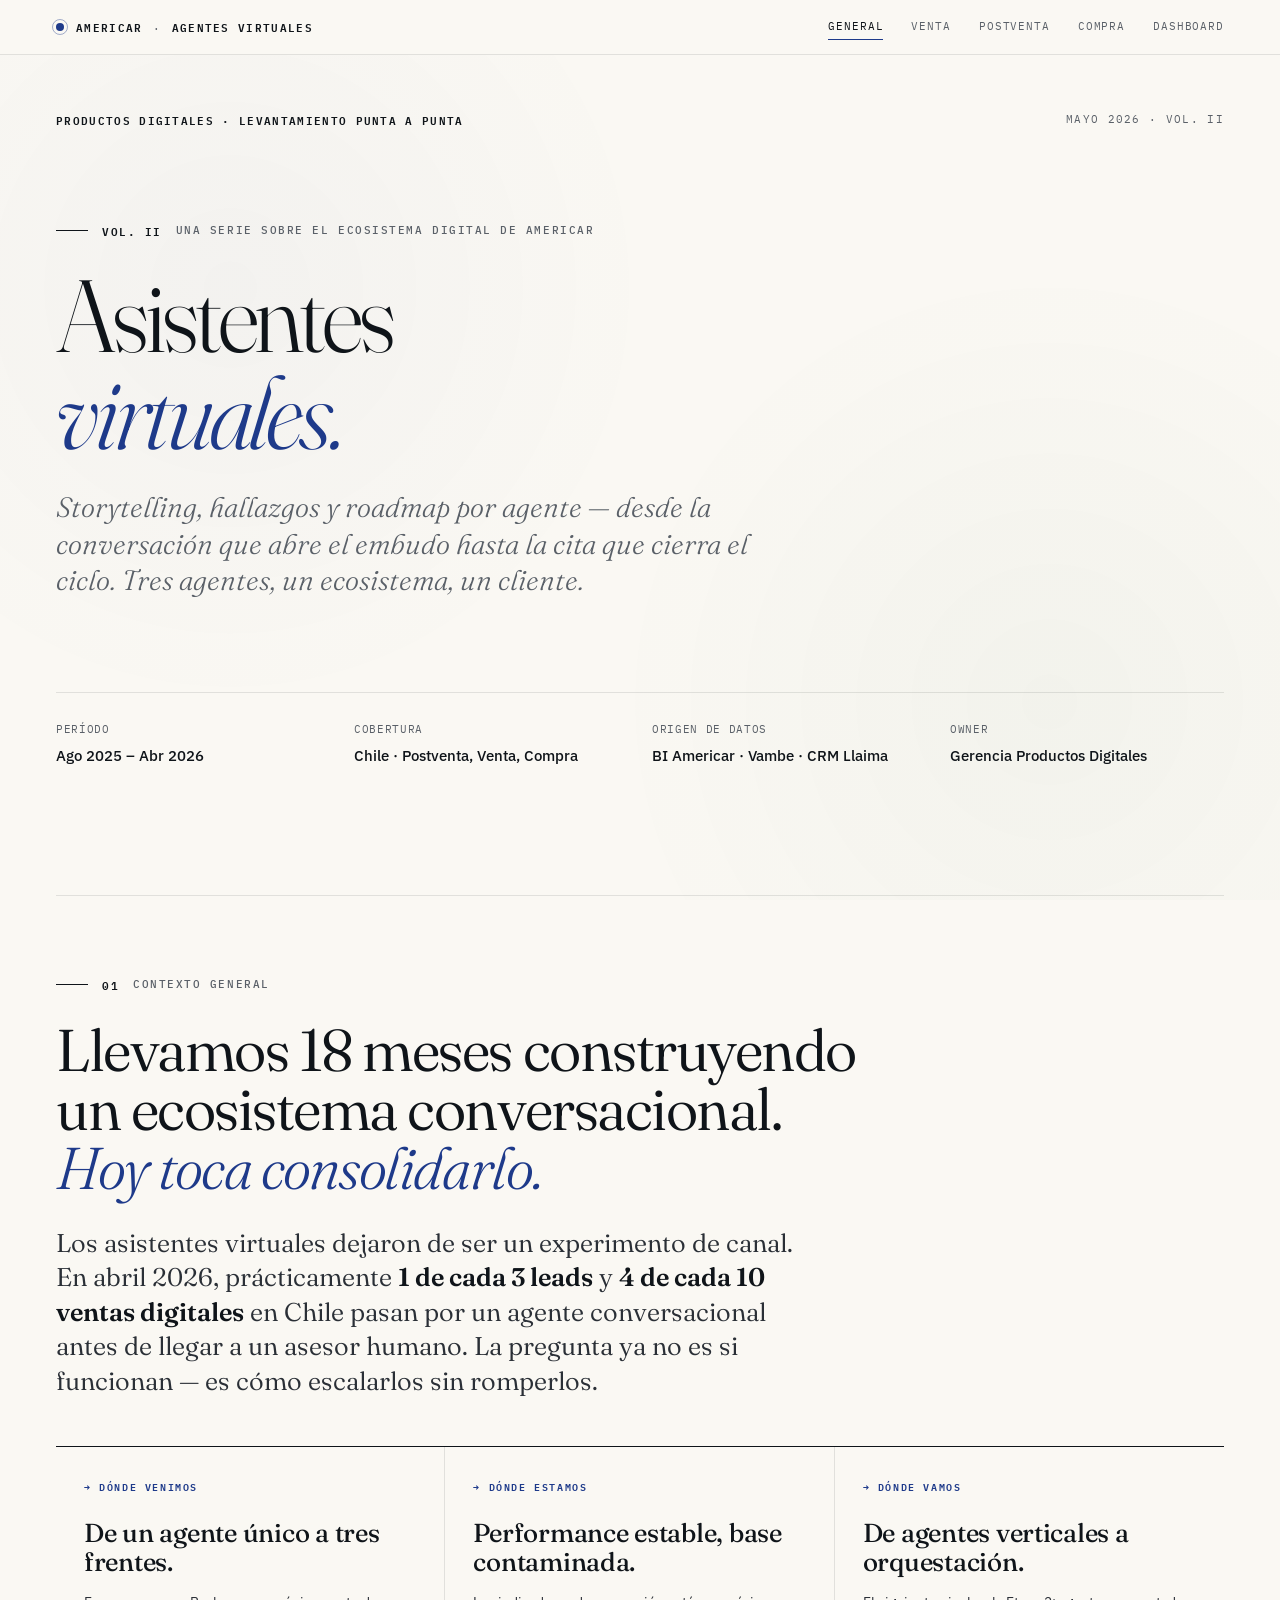
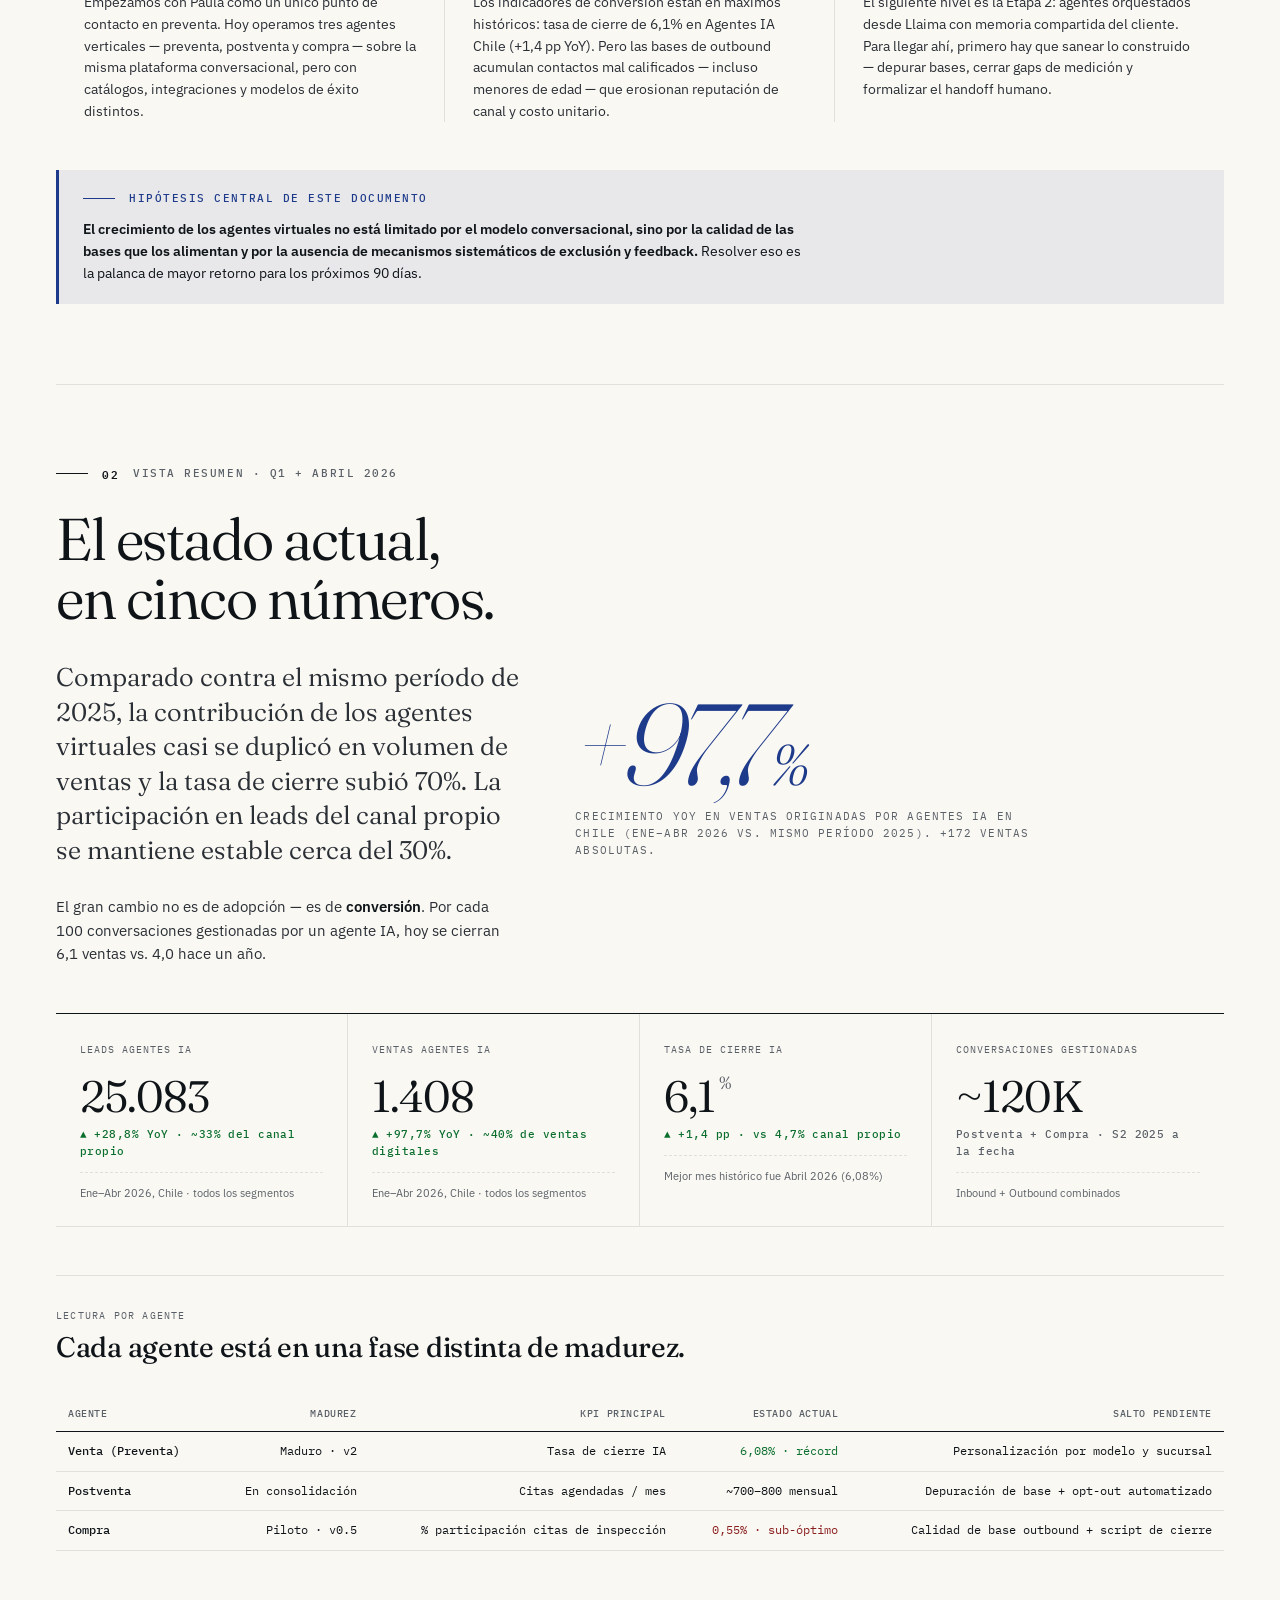
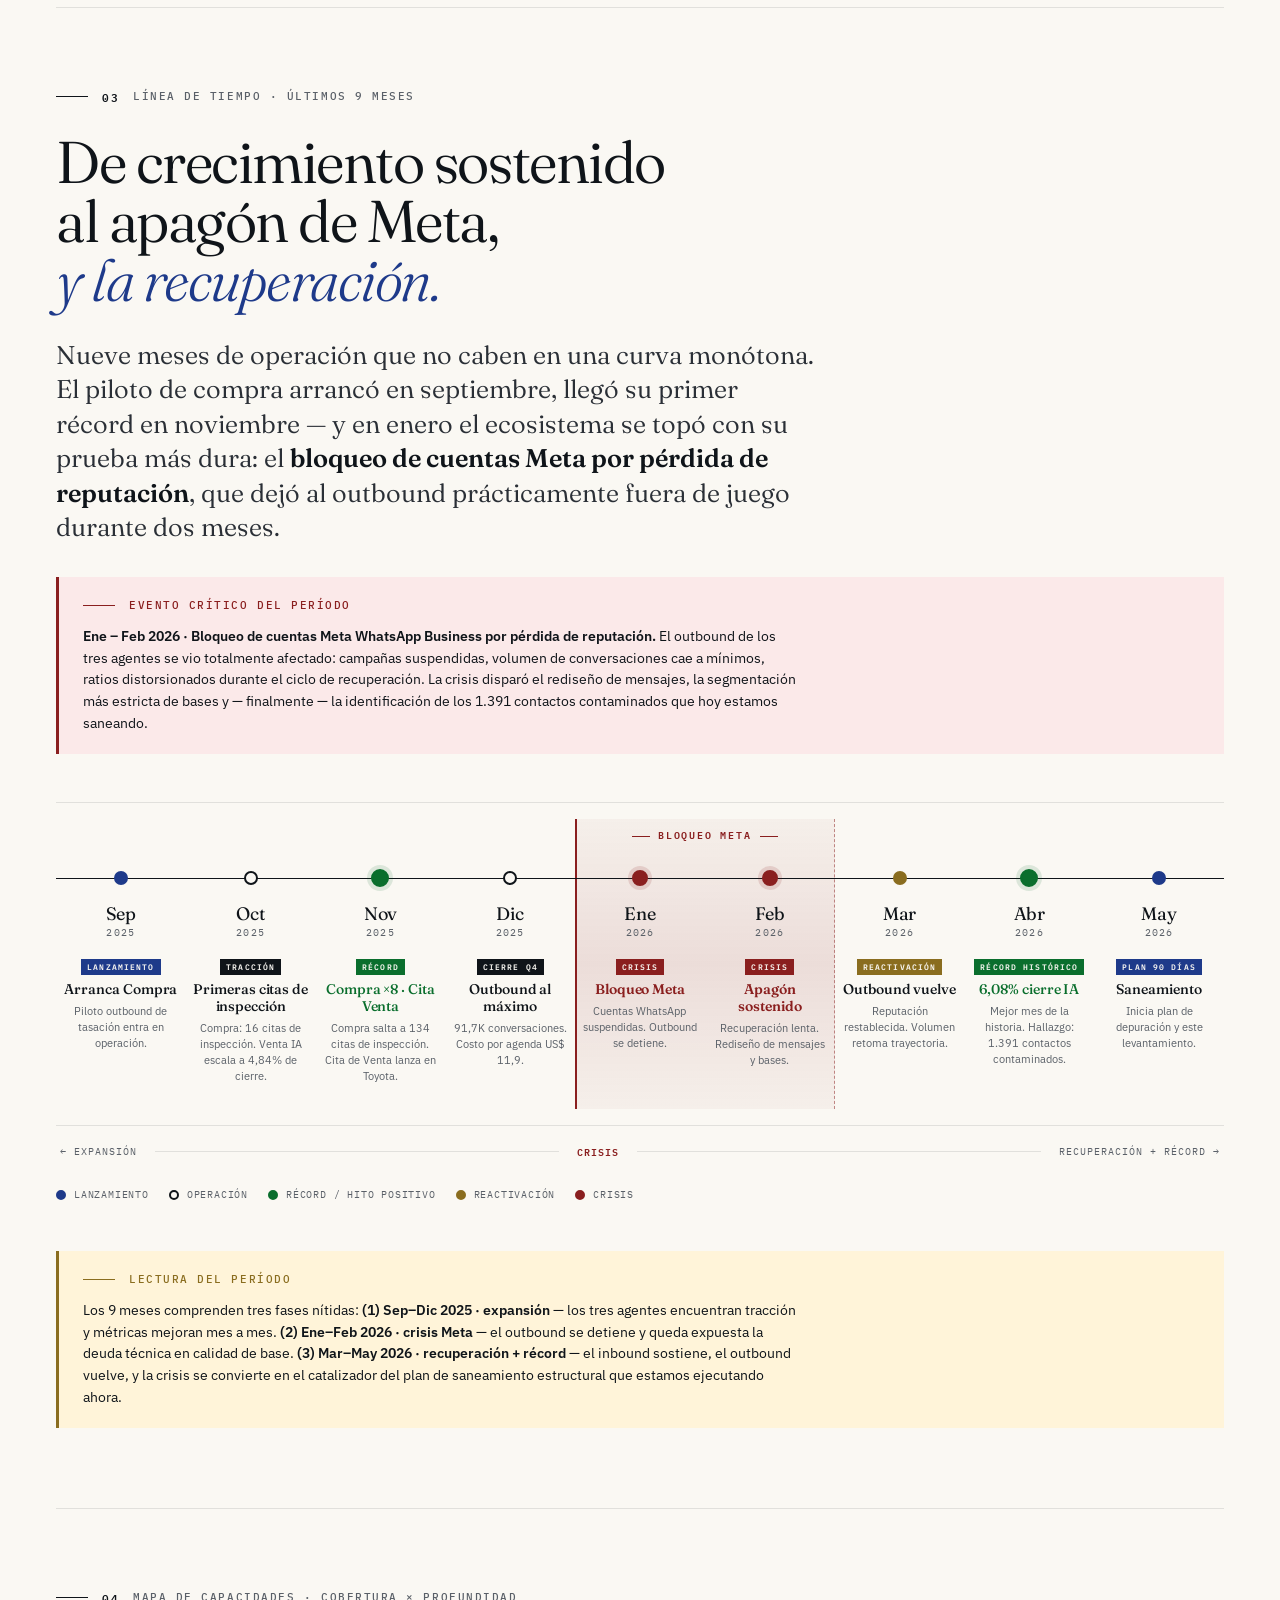
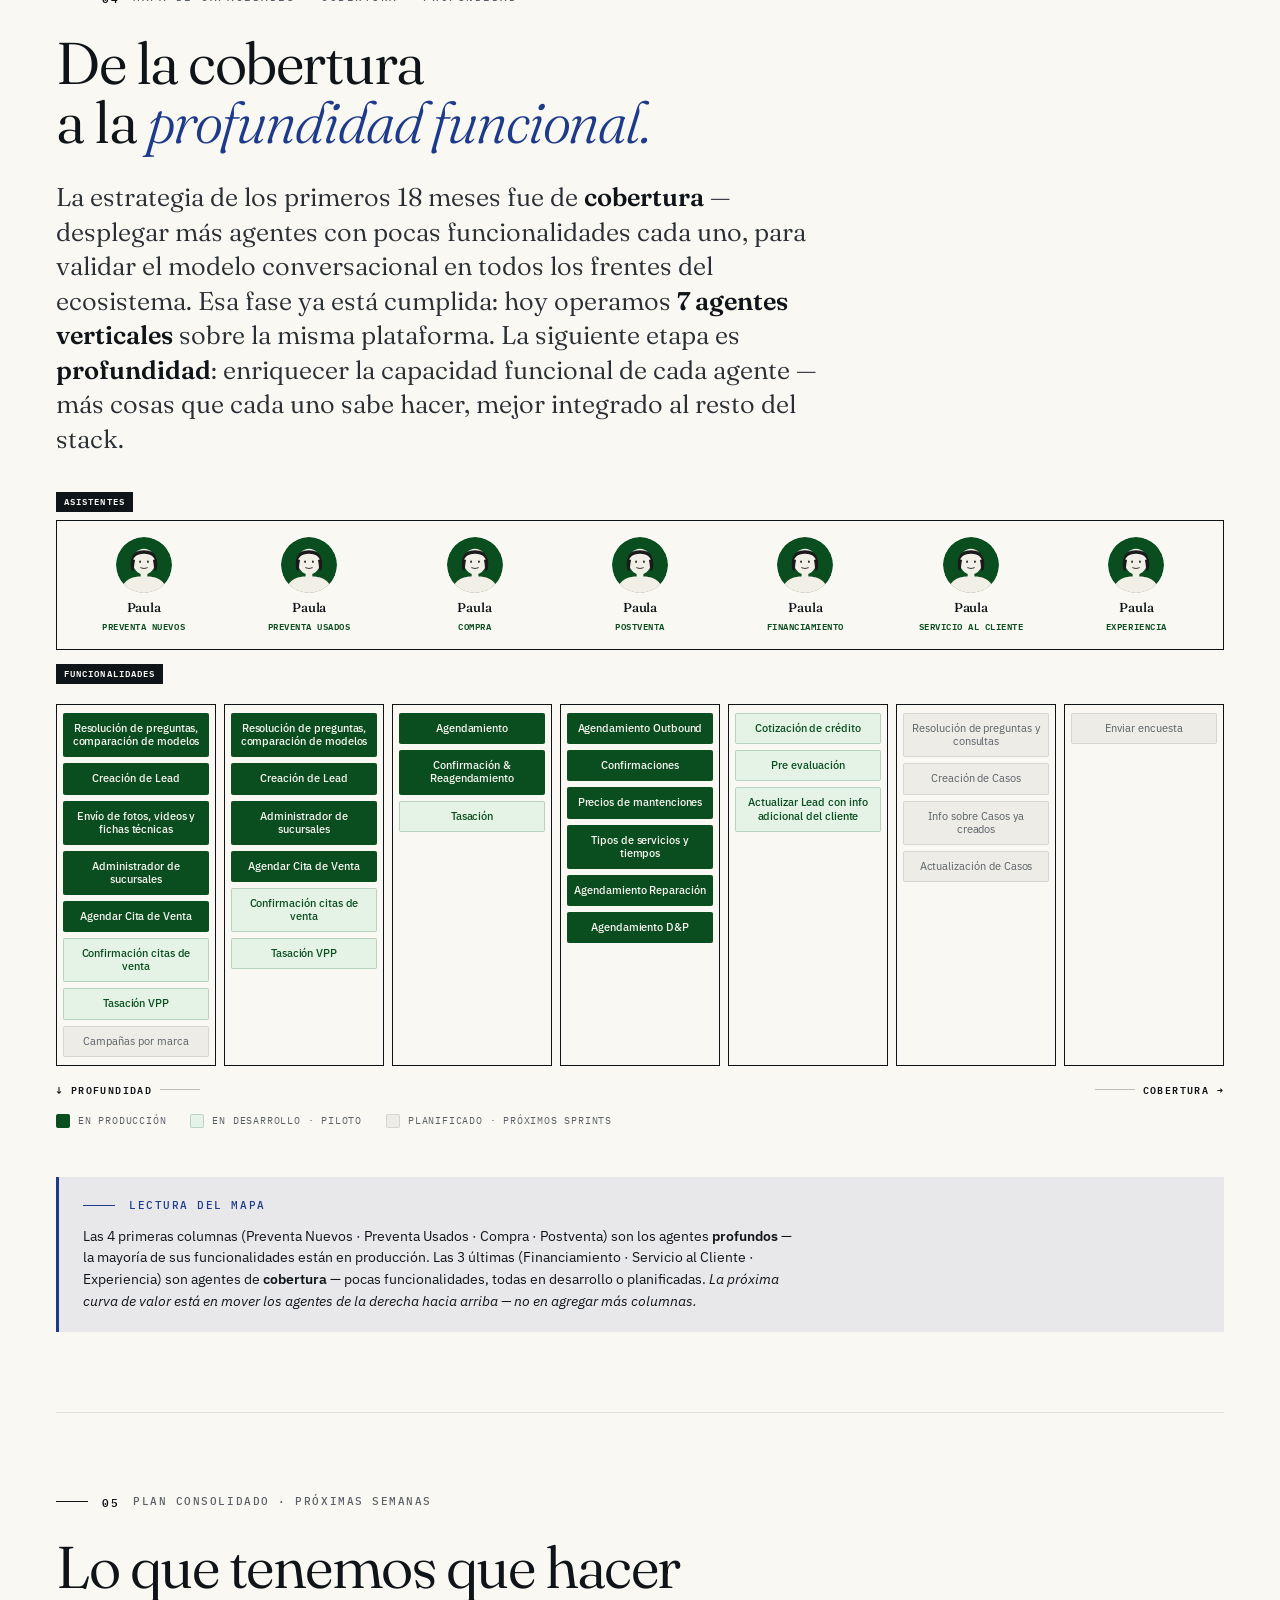
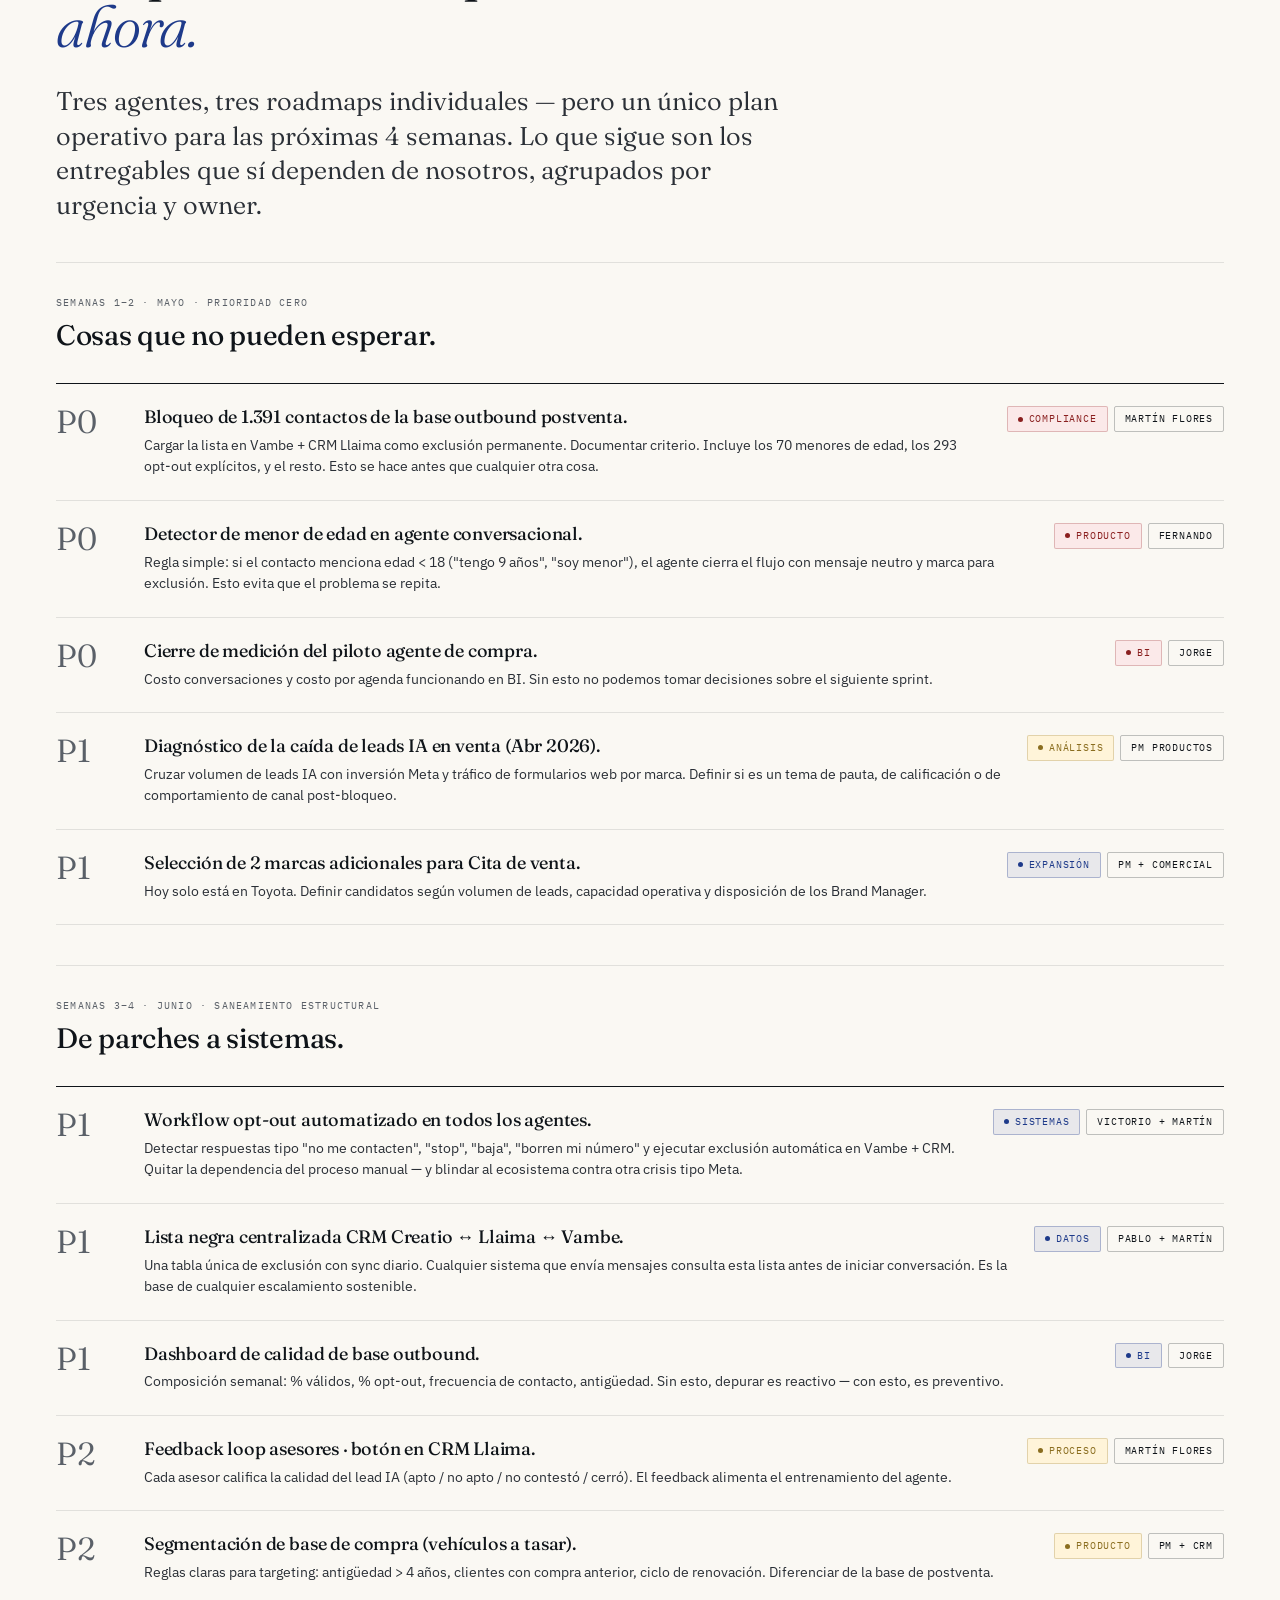
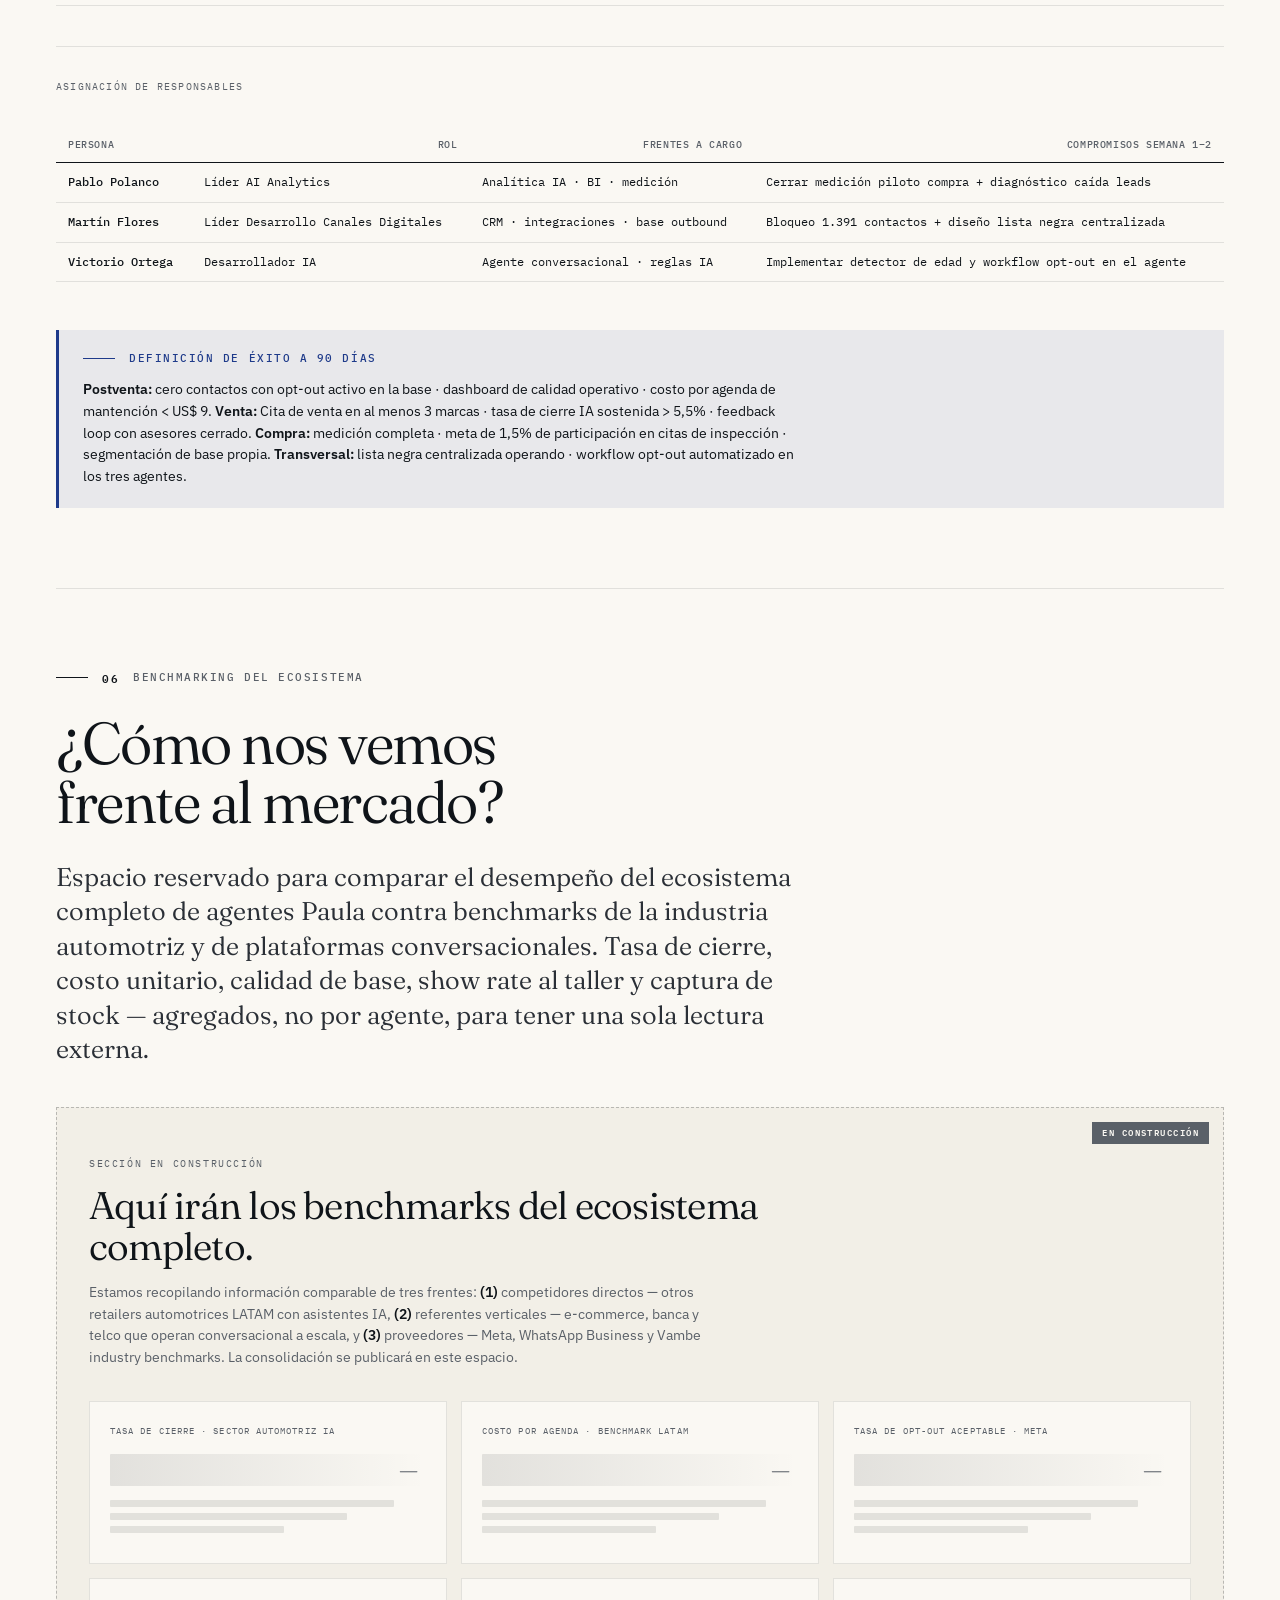
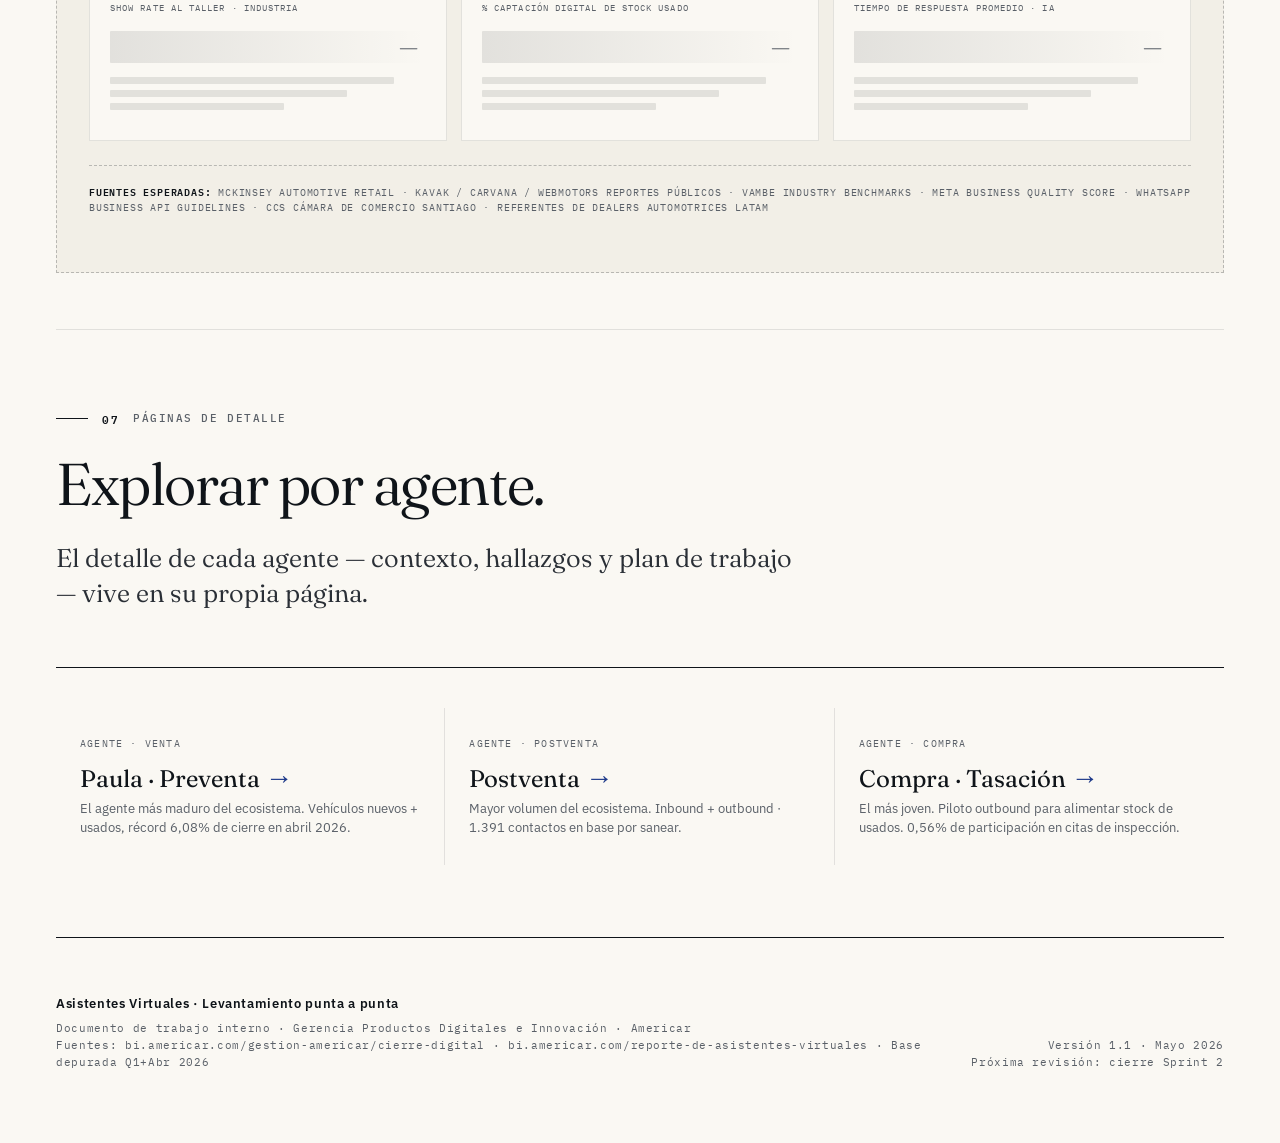
==== commit 9af94251: "Benchmarking: remueve placeholders por agente y consolida en General - Quita las secciones de Benchm" ====
--- a/index.html
+++ b/index.html
@@ -7,7 +7,7 @@
 <link rel="preconnect" href="https://fonts.googleapis.com">
 <link rel="preconnect" href="https://fonts.gstatic.com" crossorigin>
 <link href="https://fonts.googleapis.com/css2?family=Fraunces:opsz,wght,SOFT@9..144,300;9..144,400;9..144,500;9..144,600;9..144,700&family=IBM+Plex+Mono:wght@300;400;500;600&family=IBM+Plex+Sans:wght@300;400;500;600;700&display=swap" rel="stylesheet">
-<link rel="stylesheet" href="assets/styles.css?v=10">
+<link rel="stylesheet" href="assets/styles.css?v=13">
 </head>
 <body>
 
@@ -604,12 +604,80 @@
 </section>
 
 <!-- ========================================
+     BENCHMARKING · General
+     ======================================== -->
+<section id="benchmarking">
+  <div class="eyebrow"><span class="num">06</span> Benchmarking del ecosistema</div>
+  <h2>¿Cómo nos vemos<br>frente al mercado?</h2>
+  <p class="lead">
+    Espacio reservado para comparar el desempeño del ecosistema completo de agentes Paula contra benchmarks de la industria automotriz y de plataformas conversacionales. Tasa de cierre, costo unitario, calidad de base, show rate al taller y captura de stock — agregados, no por agente, para tener una sola lectura externa.
+  </p>
+
+  <div class="placeholder">
+    <div class="ph-eyebrow">Sección en construcción</div>
+    <h3>Aquí irán los benchmarks del ecosistema completo.</h3>
+    <p class="ph-desc">
+      Estamos recopilando información comparable de tres frentes: <strong>(1)</strong> competidores directos — otros retailers automotrices LATAM con asistentes IA, <strong>(2)</strong> referentes verticales — e-commerce, banca y telco que operan conversacional a escala, y <strong>(3)</strong> proveedores — Meta, WhatsApp Business y Vambe industry benchmarks. La consolidación se publicará en este espacio.
+    </p>
+
+    <div class="ph-grid">
+      <div class="ph-card">
+        <div class="ph-label">Tasa de cierre · sector automotriz IA</div>
+        <div class="ph-bar"></div>
+        <div class="ph-line long"></div>
+        <div class="ph-line mid"></div>
+        <div class="ph-line short"></div>
+      </div>
+      <div class="ph-card">
+        <div class="ph-label">Costo por agenda · benchmark LATAM</div>
+        <div class="ph-bar"></div>
+        <div class="ph-line long"></div>
+        <div class="ph-line mid"></div>
+        <div class="ph-line short"></div>
+      </div>
+      <div class="ph-card">
+        <div class="ph-label">Tasa de opt-out aceptable · Meta</div>
+        <div class="ph-bar"></div>
+        <div class="ph-line long"></div>
+        <div class="ph-line mid"></div>
+        <div class="ph-line short"></div>
+      </div>
+      <div class="ph-card">
+        <div class="ph-label">Show rate al taller · industria</div>
+        <div class="ph-bar"></div>
+        <div class="ph-line long"></div>
+        <div class="ph-line mid"></div>
+        <div class="ph-line short"></div>
+      </div>
+      <div class="ph-card">
+        <div class="ph-label">% captación digital de stock usado</div>
+        <div class="ph-bar"></div>
+        <div class="ph-line long"></div>
+        <div class="ph-line mid"></div>
+        <div class="ph-line short"></div>
+      </div>
+      <div class="ph-card">
+        <div class="ph-label">Tiempo de respuesta promedio · IA</div>
+        <div class="ph-bar"></div>
+        <div class="ph-line long"></div>
+        <div class="ph-line mid"></div>
+        <div class="ph-line short"></div>
+      </div>
+    </div>
+
+    <div class="ph-source">
+      <strong>Fuentes esperadas:</strong> McKinsey Automotive Retail · KAVAK / Carvana / Webmotors reportes públicos · Vambe industry benchmarks · Meta Business Quality Score · WhatsApp Business API guidelines · CCS Cámara de Comercio Santiago · referentes de dealers automotrices LATAM
+    </div>
+  </div>
+</section>
+
+<!-- ========================================
      NEXT NAV — Links a páginas de agente
      ======================================== -->
 <section id="explorar">
-  <div class="eyebrow"><span class="num">06</span> Páginas de detalle</div>
+  <div class="eyebrow"><span class="num">07</span> Páginas de detalle</div>
   <h2>Explorar por agente.</h2>
-  <p class="lead">El detalle de cada agente — indicadores, hallazgos, roadmap y benchmarking — vive en su propia página.</p>
+  <p class="lead">El detalle de cada agente — contexto, hallazgos y plan de trabajo — vive en su propia página.</p>
 
   <div class="next-nav">
     <a href="venta.html" class="next-nav-card">
--- a/assets/styles.css
+++ b/assets/styles.css
@@ -740,6 +740,165 @@
 }
 
 /* ============================================
+   PRESENTATION · Mini-TOC + Section banners + Plan blocks
+   ============================================ */
+
+/* Mini-TOC at top of agent pages */
+.page-toc {
+  display: flex; gap: 10px; flex-wrap: wrap;
+  padding: 18px 0;
+  border-top: 1px solid var(--line);
+  border-bottom: 1px solid var(--line);
+  margin: 24px 0 16px;
+}
+.page-toc a {
+  font-family: var(--mono); font-size: 10.5px;
+  letter-spacing: 0.1em; text-transform: uppercase;
+  color: var(--ink-mute); text-decoration: none;
+  padding: 8px 14px;
+  border: 1px solid var(--line-strong);
+  border-radius: 2px;
+  transition: all 0.15s;
+  display: inline-flex; align-items: center; gap: 8px;
+}
+.page-toc a:hover {
+  color: var(--ink); background: var(--paper-warm); border-color: var(--ink);
+}
+.page-toc a .toc-num {
+  font-weight: 700; color: var(--ink); font-family: var(--serif);
+  font-size: 13px; letter-spacing: -0.02em;
+}
+
+/* Section banner with big number — opens each main axis (01 / 02 / 03) */
+.section-banner {
+  display: grid; grid-template-columns: auto 1fr; gap: 32px;
+  align-items: baseline;
+  padding: 48px 0 24px;
+  border-top: 2px solid var(--ink);
+  margin-top: 56px;
+}
+.section-banner:first-of-type { margin-top: 32px; }
+.section-banner .num-big {
+  font-family: var(--serif); font-size: 96px; font-weight: 300;
+  color: var(--ink); line-height: 0.9; letter-spacing: -0.04em;
+}
+.section-banner h2 { margin-bottom: 0; }
+.section-banner .punto {
+  font-family: var(--serif); font-style: italic;
+  font-size: 18px; color: var(--ink-mute);
+  margin-top: 12px;
+  max-width: 720px;
+  line-height: 1.4;
+}
+@media (max-width: 700px) {
+  .section-banner { grid-template-columns: 1fr; gap: 8px; padding: 32px 0 16px; }
+  .section-banner .num-big { font-size: 64px; }
+}
+
+/* Plan blocks: Corto / Mediano / Largo plazo */
+.plan-blocks {
+  display: grid; gap: 36px;
+  margin-top: 24px;
+}
+.plan-block {
+  padding: 24px 0 0;
+  border-top: 1px solid var(--ink);
+}
+.plan-block-header {
+  display: flex; align-items: baseline; gap: 14px; flex-wrap: wrap;
+  margin-bottom: 16px;
+}
+.plan-block-tag {
+  font-family: var(--mono); font-size: 10px; font-weight: 600;
+  letter-spacing: 0.14em; text-transform: uppercase;
+  padding: 5px 11px;
+  color: var(--paper);
+  border-radius: 0;
+  line-height: 1;
+}
+.plan-block-tag.cp { background: var(--negative); }
+.plan-block-tag.mp { background: var(--neutral); }
+.plan-block-tag.lp { background: var(--signal); }
+.plan-block-window {
+  font-family: var(--mono); font-size: 11px;
+  letter-spacing: 0.06em;
+  color: var(--ink-mute);
+}
+.plan-block h3 {
+  font-size: 22px; margin-bottom: 6px;
+  font-family: var(--serif); font-weight: 450;
+}
+.plan-block .plan-block-desc {
+  font-size: 14px; color: var(--ink-soft);
+  margin-bottom: 18px;
+  max-width: 720px;
+}
+.plan-items { list-style: none; margin-top: 4px; }
+.plan-items li {
+  padding: 14px 0 14px 22px;
+  border-top: 1px dashed var(--line);
+  position: relative;
+  font-size: 14px;
+  color: var(--ink-soft);
+  line-height: 1.5;
+}
+.plan-items li:first-child { border-top: none; padding-top: 4px; }
+.plan-items li::before {
+  content: ""; position: absolute; left: 0; top: 22px;
+  width: 7px; height: 7px; background: var(--signal); border-radius: 50%;
+}
+.plan-items li:first-child::before { top: 12px; }
+.plan-block-tag.cp ~ * .plan-items li::before,
+.plan-block .plan-items li::before { background: currentColor; }
+.plan-items li strong { color: var(--ink); font-weight: 600; }
+.plan-items li .who {
+  display: block; margin-top: 6px;
+  font-family: var(--mono); font-size: 10px; letter-spacing: 0.06em;
+  text-transform: uppercase; color: var(--ink-mute);
+}
+
+/* "El punto" callout — section message at the top */
+.punto-clave {
+  display: flex; gap: 16px; align-items: flex-start;
+  padding: 18px 22px;
+  margin: 16px 0 32px;
+  background: var(--paper-warm);
+  border-left: 3px solid var(--ink);
+}
+.punto-clave .pc-label {
+  font-family: var(--mono); font-size: 10px;
+  letter-spacing: 0.14em; text-transform: uppercase;
+  font-weight: 700;
+  color: var(--ink);
+  padding-top: 4px;
+  white-space: nowrap;
+  flex-shrink: 0;
+}
+.punto-clave .pc-text {
+  font-family: var(--serif); font-size: 18px;
+  line-height: 1.4;
+  color: var(--ink);
+  font-weight: 400;
+}
+.punto-clave .pc-text em { font-style: italic; color: var(--signal); }
+
+/* Sub-section divider inside Hallazgos */
+.subsection {
+  margin-top: 56px; padding-top: 28px;
+  border-top: 1px solid var(--ink);
+}
+.subsection-tag {
+  display: inline-block;
+  font-family: var(--mono); font-size: 9px;
+  letter-spacing: 0.16em; text-transform: uppercase;
+  font-weight: 600;
+  color: var(--paper);
+  background: var(--ink-mute);
+  padding: 3px 9px;
+  margin-bottom: 14px;
+}
+
+/* ============================================
    MATRIZ DE CAPACIDADES · Cobertura × Profundidad
    ============================================ */
 .cap-matrix {
@@ -1056,3 +1215,32 @@
   font-family: var(--mono); font-size: 11px; letter-spacing: 0.1em; text-transform: uppercase;
   color: var(--ink-mute); margin-top: 12px; max-width: 480px;
 }
+
+/* ============================================================
+   .is-new — marca temporal para bloques agregados el 12-may-2026
+   Quitar la clase del HTML (o esta regla) cuando se "oficialice"
+   ============================================================ */
+.is-new {
+  position: relative;
+  border-left: 3px solid var(--americar);
+  padding-left: 24px !important;
+  margin-top: 36px;
+}
+.is-new::before {
+  content: "NUEVO · 12 MAY 2026 · INVERSIÓN META";
+  position: absolute;
+  top: -10px;
+  left: 18px;
+  background: var(--americar);
+  color: var(--paper);
+  font-family: var(--mono);
+  font-size: 9px;
+  font-weight: 600;
+  letter-spacing: 0.12em;
+  padding: 3px 9px;
+  border-radius: 2px;
+  z-index: 2;
+}
+.finding.is-new { padding-left: 24px !important; }
+.finding.is-new::before { left: 18px; top: -10px; }
+.chart-wrap.is-new { padding-left: 24px; }
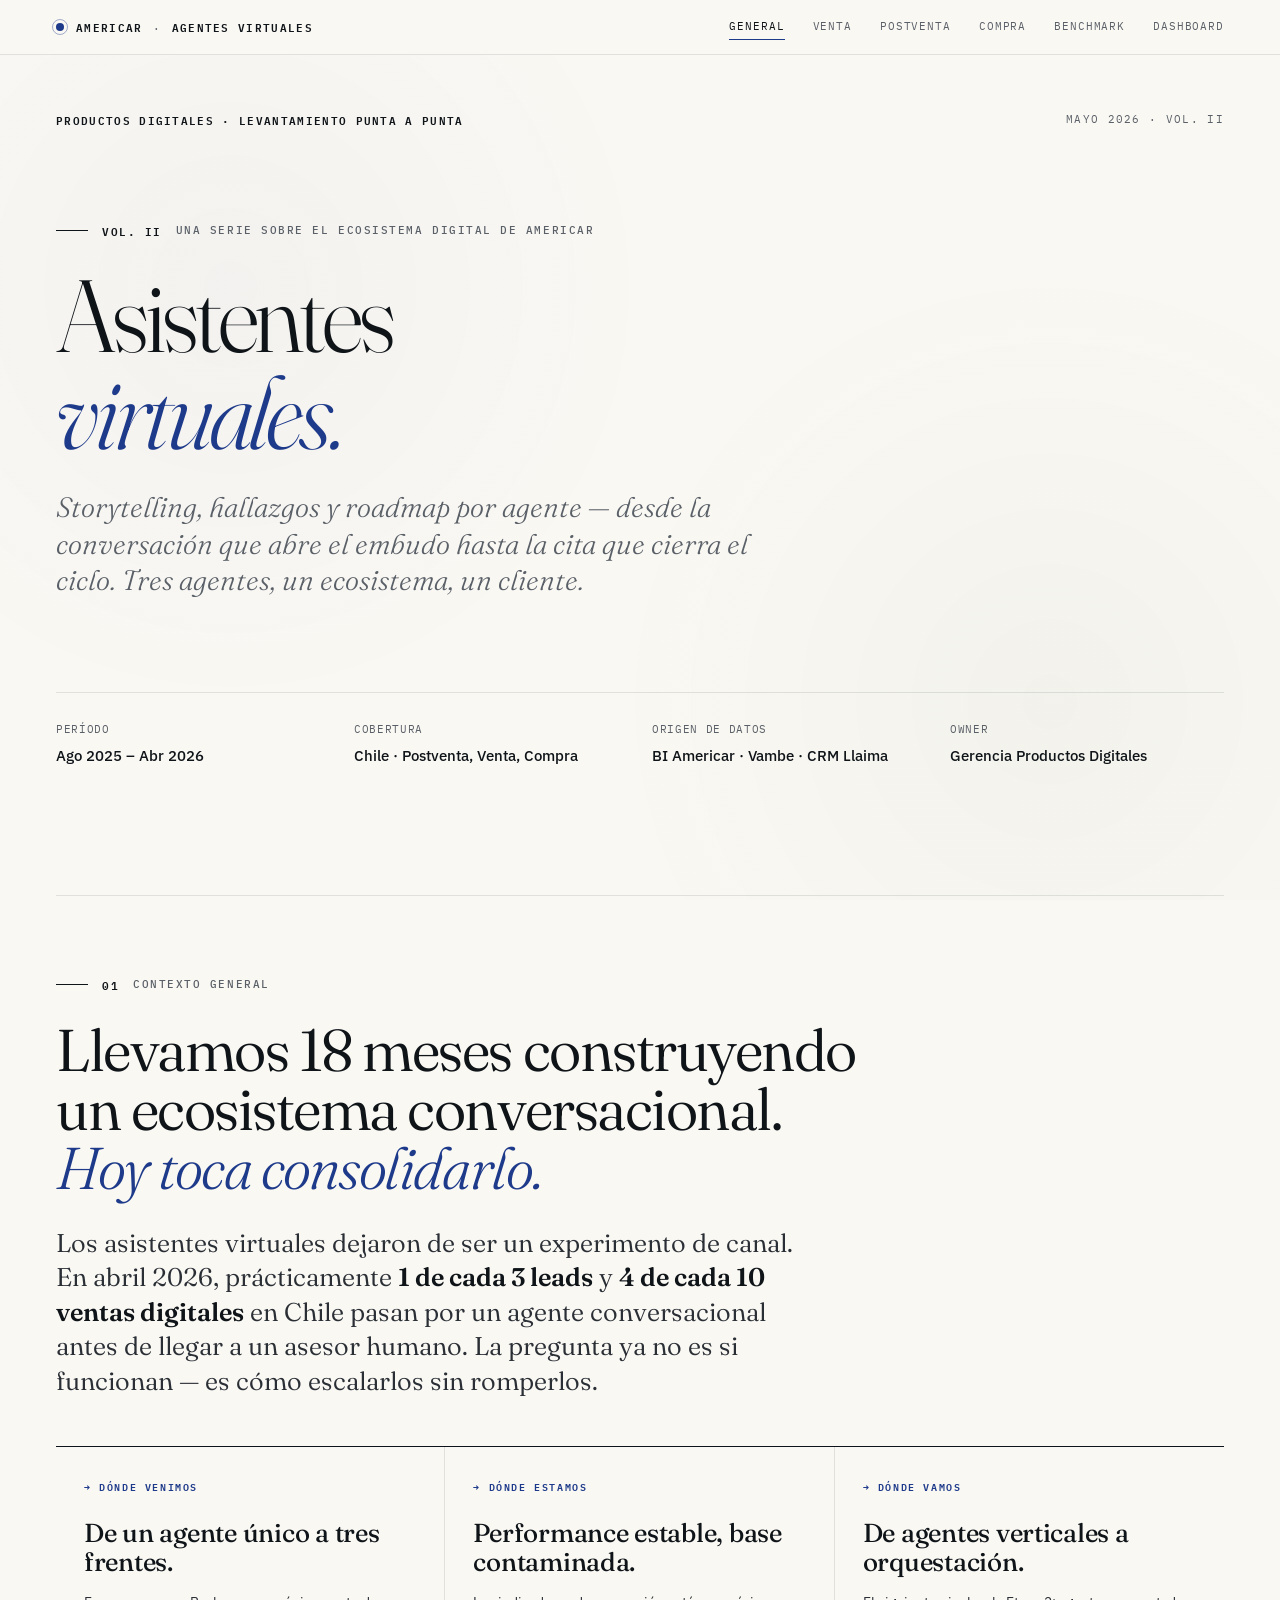
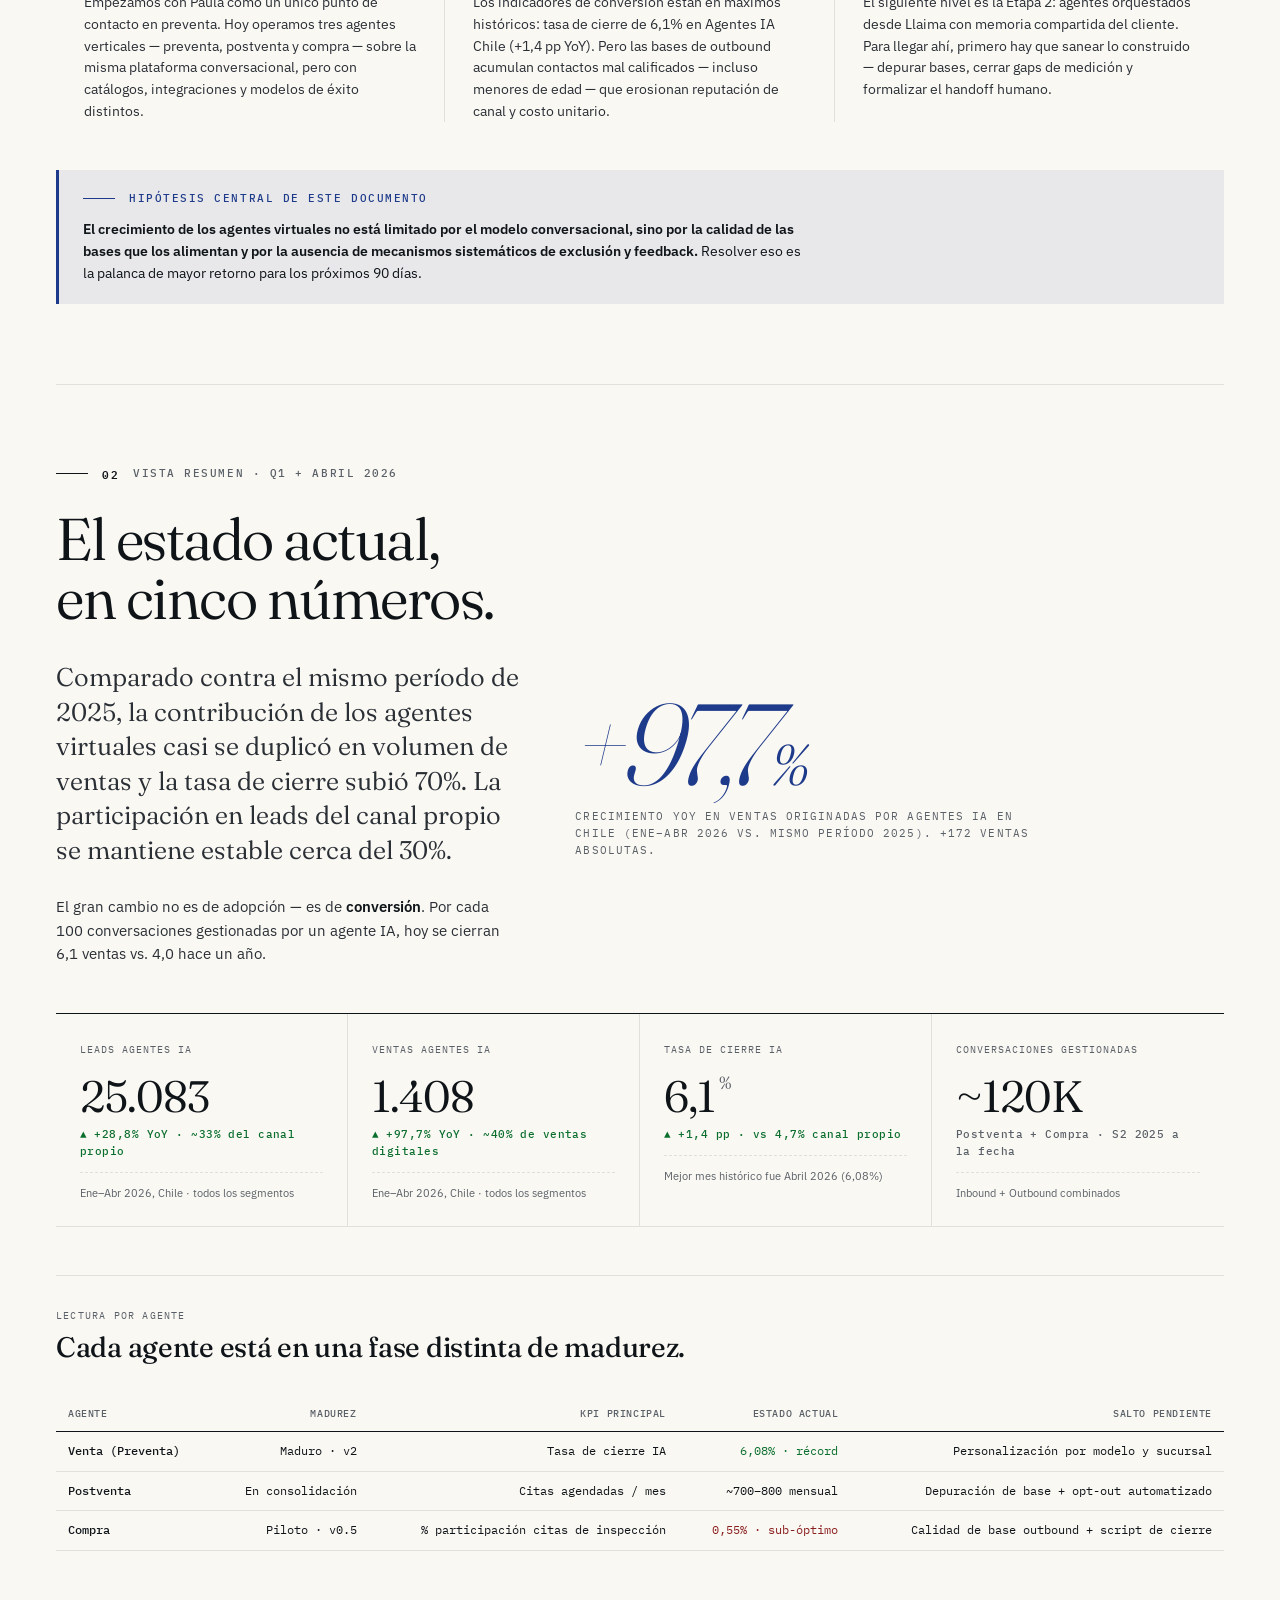
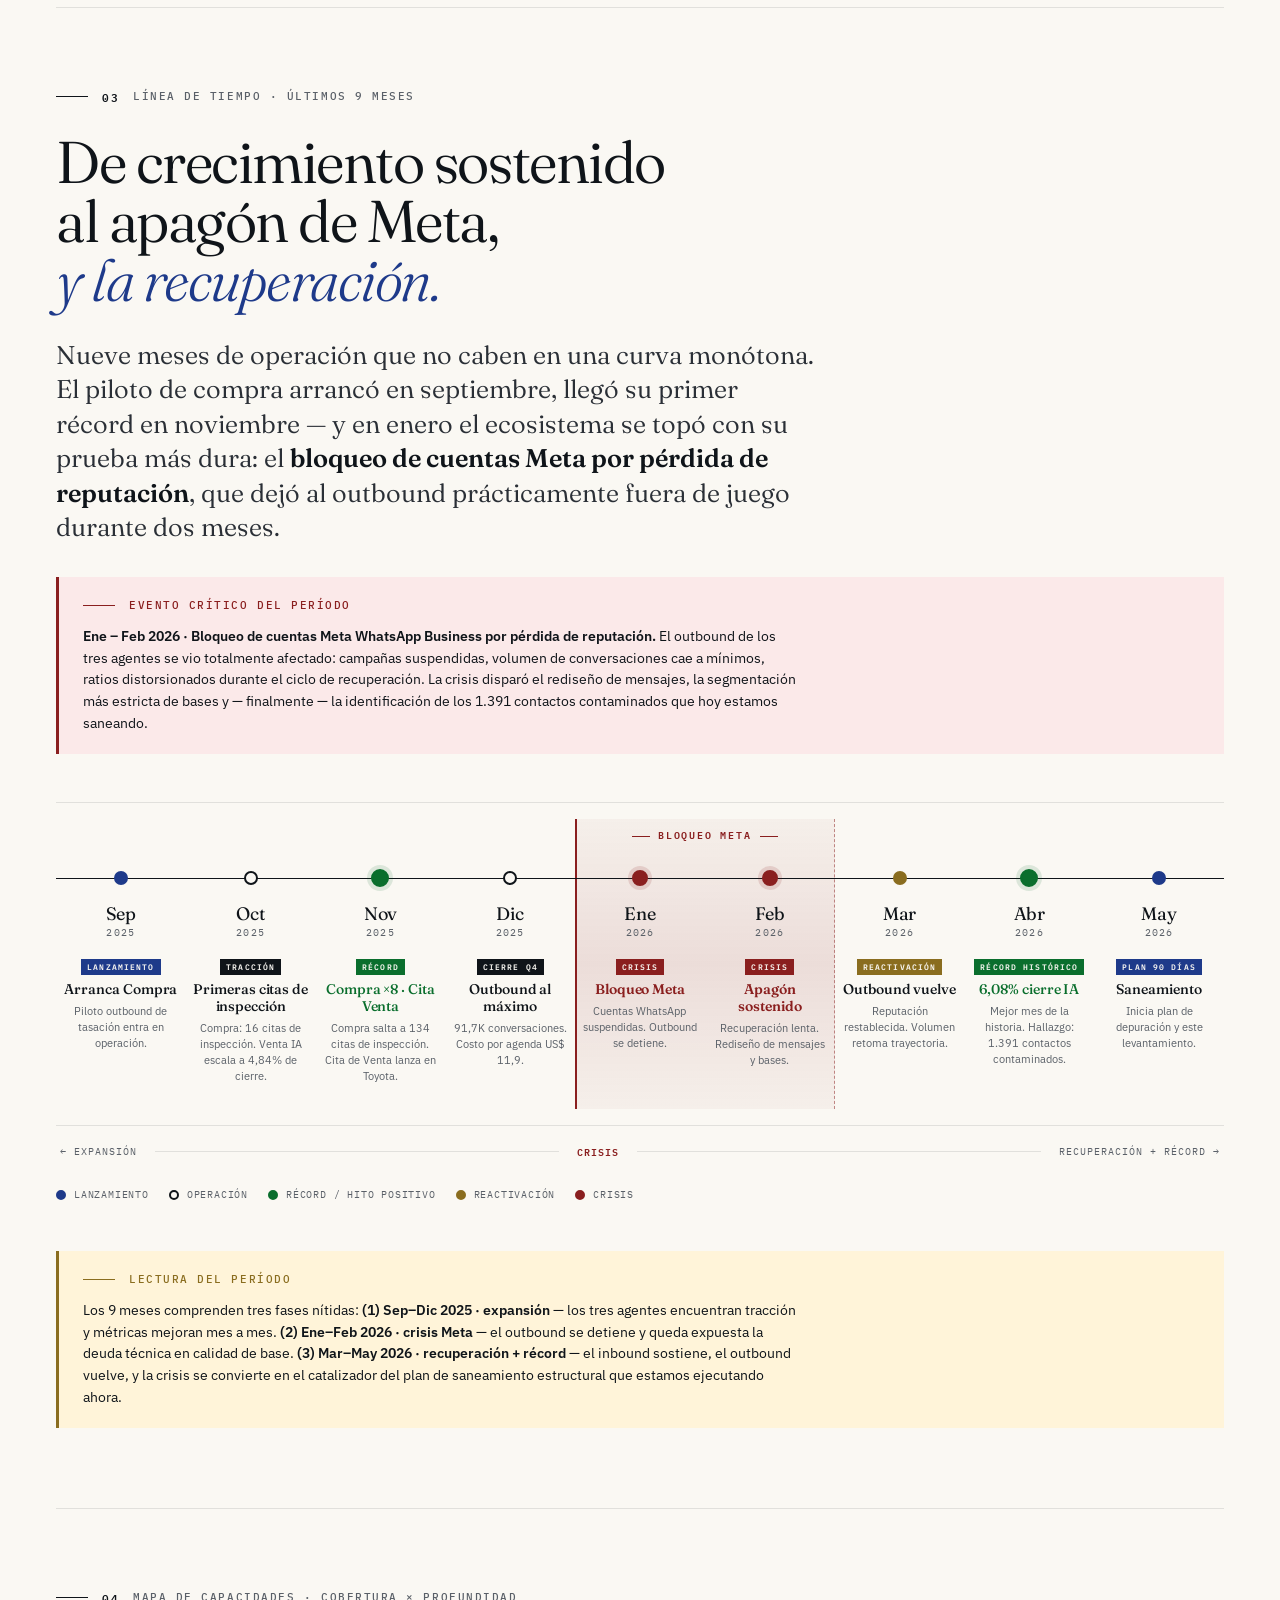
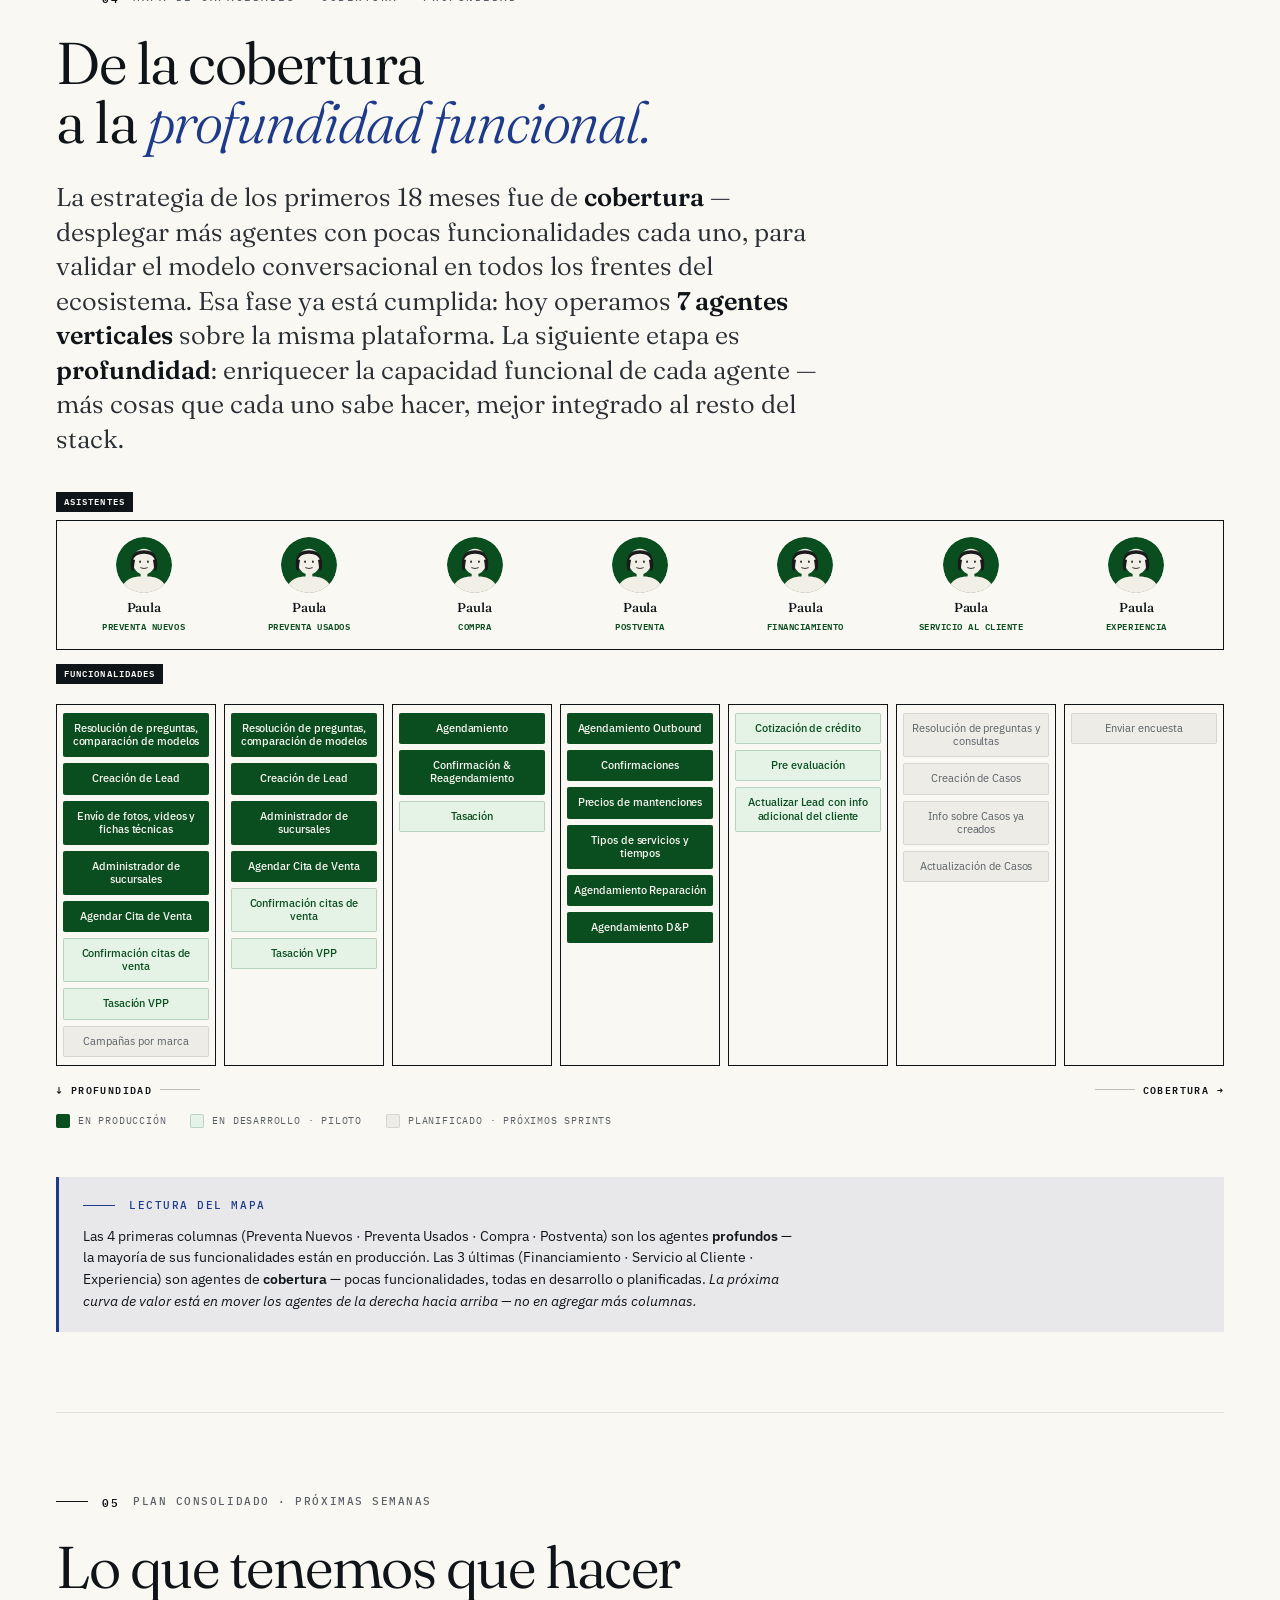
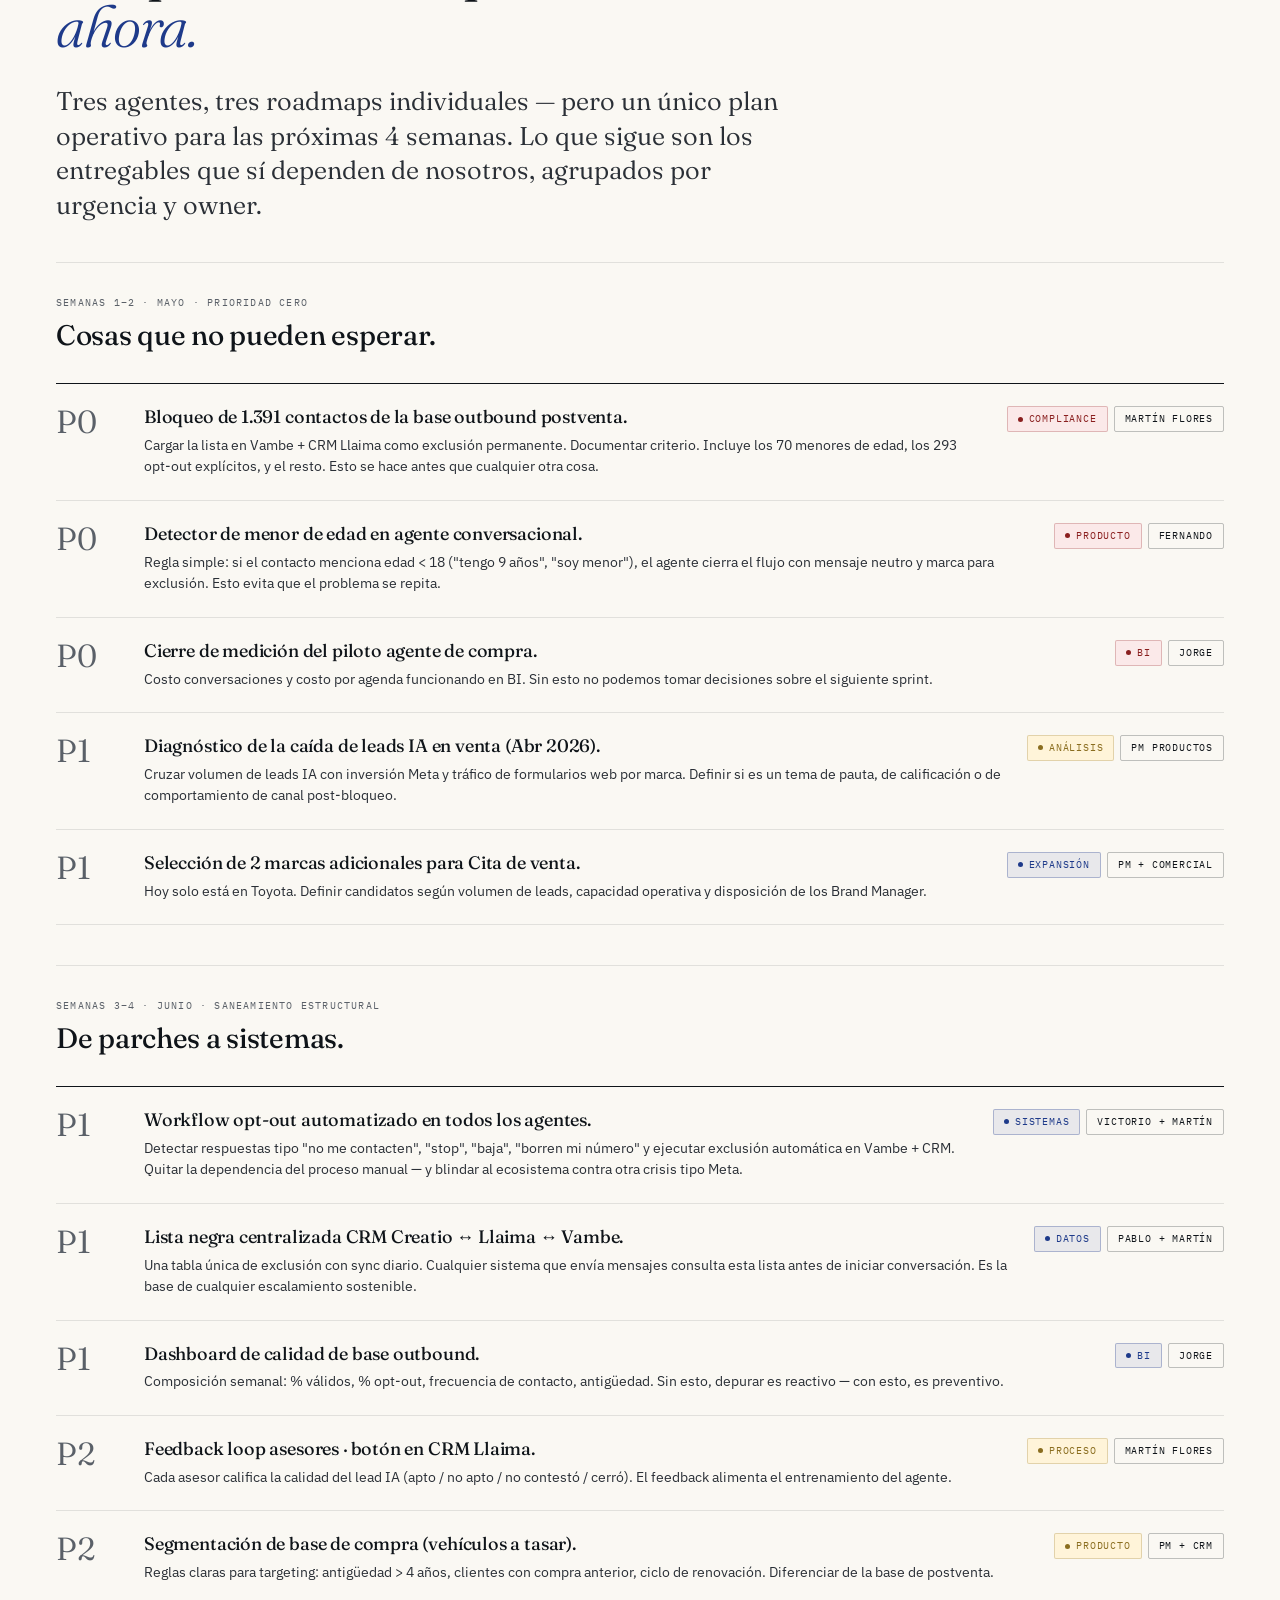
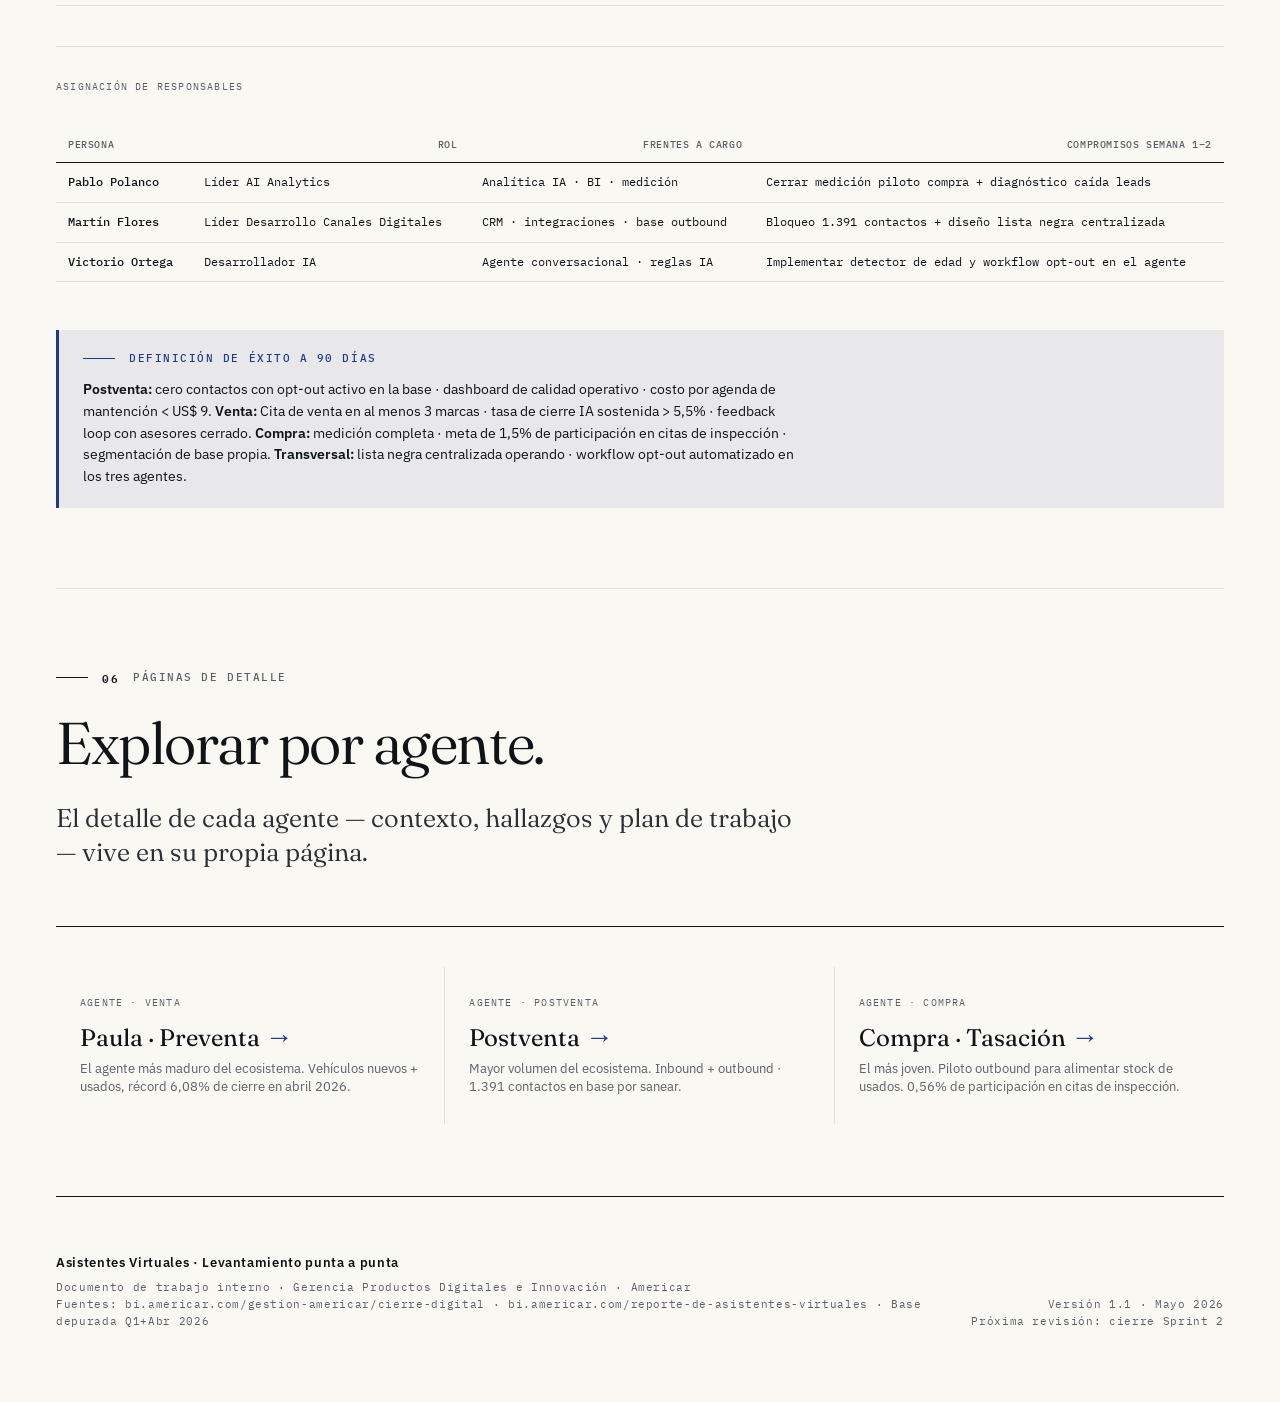
==== commit 21f12ac8: "Benchmark: pestaña aparte con look-and-feel editorial · saca placeholder de General - Nueva página b" ====
--- a/index.html
+++ b/index.html
@@ -7,7 +7,7 @@
 <link rel="preconnect" href="https://fonts.googleapis.com">
 <link rel="preconnect" href="https://fonts.gstatic.com" crossorigin>
 <link href="https://fonts.googleapis.com/css2?family=Fraunces:opsz,wght,SOFT@9..144,300;9..144,400;9..144,500;9..144,600;9..144,700&family=IBM+Plex+Mono:wght@300;400;500;600&family=IBM+Plex+Sans:wght@300;400;500;600;700&display=swap" rel="stylesheet">
-<link rel="stylesheet" href="assets/styles.css?v=13">
+<link rel="stylesheet" href="assets/styles.css?v=14">
 </head>
 <body>
 
@@ -22,6 +22,7 @@
       <a href="venta.html">Venta</a>
       <a href="postventa.html">Postventa</a>
       <a href="compra.html">Compra</a>
+      <a href="benchmark.html">Benchmark</a>
       <a href="dashboard.html">Dashboard</a>
     </nav>
   </div>
@@ -604,78 +605,10 @@
 </section>
 
 <!-- ========================================
-     BENCHMARKING · General
-     ======================================== -->
-<section id="benchmarking">
-  <div class="eyebrow"><span class="num">06</span> Benchmarking del ecosistema</div>
-  <h2>¿Cómo nos vemos<br>frente al mercado?</h2>
-  <p class="lead">
-    Espacio reservado para comparar el desempeño del ecosistema completo de agentes Paula contra benchmarks de la industria automotriz y de plataformas conversacionales. Tasa de cierre, costo unitario, calidad de base, show rate al taller y captura de stock — agregados, no por agente, para tener una sola lectura externa.
-  </p>
-
-  <div class="placeholder">
-    <div class="ph-eyebrow">Sección en construcción</div>
-    <h3>Aquí irán los benchmarks del ecosistema completo.</h3>
-    <p class="ph-desc">
-      Estamos recopilando información comparable de tres frentes: <strong>(1)</strong> competidores directos — otros retailers automotrices LATAM con asistentes IA, <strong>(2)</strong> referentes verticales — e-commerce, banca y telco que operan conversacional a escala, y <strong>(3)</strong> proveedores — Meta, WhatsApp Business y Vambe industry benchmarks. La consolidación se publicará en este espacio.
-    </p>
-
-    <div class="ph-grid">
-      <div class="ph-card">
-        <div class="ph-label">Tasa de cierre · sector automotriz IA</div>
-        <div class="ph-bar"></div>
-        <div class="ph-line long"></div>
-        <div class="ph-line mid"></div>
-        <div class="ph-line short"></div>
-      </div>
-      <div class="ph-card">
-        <div class="ph-label">Costo por agenda · benchmark LATAM</div>
-        <div class="ph-bar"></div>
-        <div class="ph-line long"></div>
-        <div class="ph-line mid"></div>
-        <div class="ph-line short"></div>
-      </div>
-      <div class="ph-card">
-        <div class="ph-label">Tasa de opt-out aceptable · Meta</div>
-        <div class="ph-bar"></div>
-        <div class="ph-line long"></div>
-        <div class="ph-line mid"></div>
-        <div class="ph-line short"></div>
-      </div>
-      <div class="ph-card">
-        <div class="ph-label">Show rate al taller · industria</div>
-        <div class="ph-bar"></div>
-        <div class="ph-line long"></div>
-        <div class="ph-line mid"></div>
-        <div class="ph-line short"></div>
-      </div>
-      <div class="ph-card">
-        <div class="ph-label">% captación digital de stock usado</div>
-        <div class="ph-bar"></div>
-        <div class="ph-line long"></div>
-        <div class="ph-line mid"></div>
-        <div class="ph-line short"></div>
-      </div>
-      <div class="ph-card">
-        <div class="ph-label">Tiempo de respuesta promedio · IA</div>
-        <div class="ph-bar"></div>
-        <div class="ph-line long"></div>
-        <div class="ph-line mid"></div>
-        <div class="ph-line short"></div>
-      </div>
-    </div>
-
-    <div class="ph-source">
-      <strong>Fuentes esperadas:</strong> McKinsey Automotive Retail · KAVAK / Carvana / Webmotors reportes públicos · Vambe industry benchmarks · Meta Business Quality Score · WhatsApp Business API guidelines · CCS Cámara de Comercio Santiago · referentes de dealers automotrices LATAM
-    </div>
-  </div>
-</section>
-
-<!-- ========================================
      NEXT NAV — Links a páginas de agente
      ======================================== -->
 <section id="explorar">
-  <div class="eyebrow"><span class="num">07</span> Páginas de detalle</div>
+  <div class="eyebrow"><span class="num">06</span> Páginas de detalle</div>
   <h2>Explorar por agente.</h2>
   <p class="lead">El detalle de cada agente — contexto, hallazgos y plan de trabajo — vive en su propia página.</p>
 
--- a/assets/styles.css
+++ b/assets/styles.css
@@ -1023,6 +1023,395 @@
 }
 
 /* ============================================
+   BENCHMARK — Sub-tabs + ranking + score dots
+   ============================================ */
+.bench-tabs {
+  display: flex; flex-wrap: wrap; gap: 6px;
+  padding: 16px 0; margin: 24px 0 8px;
+  border-top: 1px solid var(--line);
+  border-bottom: 1px solid var(--line);
+}
+.bench-tabs button {
+  font-family: var(--mono); font-size: 10.5px;
+  letter-spacing: 0.1em; text-transform: uppercase; font-weight: 600;
+  color: var(--ink-mute);
+  padding: 8px 14px;
+  background: transparent;
+  border: 1px solid var(--line-strong);
+  border-radius: 2px;
+  cursor: pointer;
+  transition: all 0.15s;
+}
+.bench-tabs button:hover {
+  color: var(--ink); background: var(--paper-warm);
+  border-color: var(--ink);
+}
+.bench-tabs button.active {
+  color: var(--paper); background: var(--ink); border-color: var(--ink);
+}
+.bench-pane { display: none; }
+.bench-pane.active { display: block; }
+
+/* SCOREBOARD ranking — 4 cards */
+.bench-rank {
+  display: grid; grid-template-columns: repeat(4, 1fr); gap: 0;
+  border-top: 1px solid var(--ink);
+  margin-top: 24px;
+}
+.bench-rank-card {
+  padding: 22px 20px 24px;
+  border-right: 1px solid var(--line);
+  border-bottom: 1px solid var(--line);
+  background: var(--paper);
+  position: relative;
+}
+.bench-rank-card:last-child { border-right: none; }
+.bench-rank-card::before {
+  content: ""; position: absolute;
+  left: 0; right: 0; top: 0; height: 3px;
+}
+.bench-rank-card.pompeyo::before { background: var(--positive); }
+.bench-rank-card.paula::before { background: var(--signal); }
+.bench-rank-card.bf::before { background: var(--neutral); }
+.bench-rank-card.kavak::before { background: var(--negative); }
+.bench-rank-card .rank-pos {
+  font-family: var(--mono); font-size: 10px;
+  letter-spacing: 0.1em; text-transform: uppercase;
+  color: var(--ink-mute); font-weight: 600;
+  margin-bottom: 14px;
+}
+.bench-rank-card .rank-name {
+  font-family: var(--serif); font-size: 18px;
+  font-weight: 500; line-height: 1.15; letter-spacing: -0.01em;
+  margin-bottom: 4px;
+}
+.bench-rank-card .rank-type {
+  font-size: 12px; color: var(--ink-mute); margin-bottom: 20px;
+  line-height: 1.4;
+}
+.bench-rank-card .rank-score {
+  font-family: var(--serif); font-size: 56px;
+  font-weight: 300; line-height: 0.9; letter-spacing: -0.04em;
+  margin-bottom: 6px;
+}
+.bench-rank-card .rank-score .denom {
+  font-size: 18px; color: var(--ink-mute); font-weight: 400; letter-spacing: 0;
+}
+.bench-rank-card.pompeyo .rank-score { color: var(--positive); }
+.bench-rank-card.paula .rank-score { color: var(--signal); }
+.bench-rank-card.bf .rank-score { color: var(--neutral); }
+.bench-rank-card.kavak .rank-score { color: var(--negative); }
+.bench-rank-card .rank-pct {
+  font-family: var(--mono); font-size: 11px;
+  color: var(--ink-mute); margin-bottom: 14px;
+}
+.bench-rank-card .rank-bar {
+  height: 4px; background: var(--line); margin-bottom: 18px;
+  border-radius: 2px;
+}
+.bench-rank-card .rank-bar-fill {
+  height: 100%; transition: width 1s ease; border-radius: 2px;
+}
+.bench-rank-card.pompeyo .rank-bar-fill { background: var(--positive); }
+.bench-rank-card.paula .rank-bar-fill { background: var(--signal); }
+.bench-rank-card.bf .rank-bar-fill { background: var(--neutral); }
+.bench-rank-card.kavak .rank-bar-fill { background: var(--negative); }
+.bench-rank-card .rank-verdict {
+  font-size: 12px; color: var(--ink-soft); line-height: 1.55;
+  padding-top: 14px; border-top: 1px dashed var(--line);
+}
+@media (max-width: 900px) {
+  .bench-rank { grid-template-columns: repeat(2, 1fr); }
+  .bench-rank-card:nth-child(2) { border-right: none; }
+}
+@media (max-width: 500px) {
+  .bench-rank { grid-template-columns: 1fr; }
+  .bench-rank-card { border-right: none !important; }
+}
+
+/* Bench company header (per-company tab) */
+.bench-co-header {
+  display: grid; grid-template-columns: 52px 1fr auto; gap: 18px;
+  align-items: center;
+  padding-bottom: 24px; border-bottom: 2px solid var(--ink);
+  margin-bottom: 36px;
+}
+.bench-co-avatar {
+  width: 52px; height: 52px;
+  display: flex; align-items: center; justify-content: center;
+  font-family: var(--serif); font-size: 18px; font-weight: 500;
+  color: var(--paper);
+  letter-spacing: -0.01em;
+}
+.bench-co-avatar.av-pompeyo { background: var(--positive); }
+.bench-co-avatar.av-paula { background: var(--signal); }
+.bench-co-avatar.av-bf { background: var(--neutral); }
+.bench-co-avatar.av-kavak { background: var(--negative); }
+.bench-co-meta .bench-co-title {
+  font-family: var(--serif); font-size: 24px; font-weight: 500;
+  line-height: 1.1; letter-spacing: -0.015em;
+}
+.bench-co-meta .bench-co-sub {
+  font-size: 13px; color: var(--ink-mute); margin-top: 6px; line-height: 1.45;
+}
+.bench-co-score {
+  font-family: var(--serif); font-size: 56px; font-weight: 300;
+  line-height: 0.9; letter-spacing: -0.04em;
+}
+.bench-co-score.pompeyo { color: var(--positive); }
+.bench-co-score.paula { color: var(--signal); }
+.bench-co-score.bf { color: var(--neutral); }
+.bench-co-score.kavak { color: var(--negative); }
+@media (max-width: 700px) {
+  .bench-co-header { grid-template-columns: 48px 1fr; }
+  .bench-co-score { grid-column: 1 / -1; font-size: 40px; text-align: right; }
+}
+
+/* Score dots used in dimension comparison table */
+.bench-dot {
+  display: inline-flex; align-items: center; justify-content: center;
+  width: 30px; height: 30px;
+  font-family: var(--mono); font-size: 12px; font-weight: 600;
+  border-radius: 2px;
+}
+.bench-dot.s1 { background: var(--neg-tint); color: var(--negative); }
+.bench-dot.s2 { background: var(--warn-tint); color: var(--neutral); }
+.bench-dot.s3 { background: var(--signal-tint); color: var(--signal); }
+.bench-dot.s4 { background: var(--pos-tint); color: var(--positive); }
+.bench-dot.s5 { background: var(--positive); color: var(--paper); }
+
+/* Coverage icons used in coverage table */
+.bench-cov {
+  display: inline-flex; align-items: center; justify-content: center;
+  width: 26px; height: 26px;
+  font-size: 14px; font-weight: 700;
+  border-radius: 2px;
+}
+.bench-cov.ok { background: var(--pos-tint); color: var(--positive); }
+.bench-cov.partial { background: var(--warn-tint); color: var(--neutral); }
+.bench-cov.no { background: var(--neg-tint); color: var(--negative); }
+.bench-cov.na { background: var(--line); color: var(--ink-mute); }
+
+/* Status badges used inside flows tables */
+.bench-badge {
+  display: inline-block;
+  font-family: var(--mono); font-size: 9px;
+  letter-spacing: 0.08em; text-transform: uppercase; font-weight: 600;
+  padding: 3px 8px;
+  border: 1px solid var(--line-strong);
+}
+.bench-badge.b-ok { background: var(--pos-tint); color: var(--positive); border-color: rgba(10,110,45,0.25); }
+.bench-badge.b-warn { background: var(--warn-tint); color: var(--neutral); border-color: rgba(138,109,31,0.25); }
+.bench-badge.b-bad { background: var(--neg-tint); color: var(--negative); border-color: rgba(138,31,31,0.25); }
+
+/* Company pills (used in table headers) */
+.bench-pill {
+  display: inline-block;
+  font-family: var(--mono); font-size: 9px;
+  letter-spacing: 0.08em; text-transform: uppercase; font-weight: 600;
+  padding: 3px 8px;
+}
+.bench-pill.pompeyo { background: var(--pos-tint); color: var(--positive); }
+.bench-pill.paula { background: var(--signal-tint); color: var(--signal); }
+.bench-pill.bf { background: var(--warn-tint); color: var(--neutral); }
+.bench-pill.kavak { background: var(--neg-tint); color: var(--negative); }
+
+/* Opportunities grid */
+.bench-opps {
+  display: grid; grid-template-columns: repeat(2, 1fr); gap: 14px;
+  margin-top: 24px;
+}
+.bench-opp {
+  padding: 22px 22px 20px;
+  border: 1px solid var(--line);
+  background: var(--paper);
+}
+.bench-opp .opp-num {
+  font-family: var(--serif); font-size: 36px;
+  color: var(--signal); line-height: 1; font-weight: 300;
+  letter-spacing: -0.03em; margin-bottom: 8px;
+}
+.bench-opp .opp-title {
+  font-family: var(--serif); font-size: 16px; font-weight: 500;
+  line-height: 1.2; margin-bottom: 8px;
+}
+.bench-opp .opp-text {
+  font-size: 13px; color: var(--ink-soft); line-height: 1.55;
+}
+.bench-opp .opp-impact {
+  margin-top: 14px; padding-top: 12px;
+  border-top: 1px dashed var(--line);
+  font-family: var(--mono); font-size: 10px;
+  letter-spacing: 0.08em; text-transform: uppercase;
+  color: var(--positive); font-weight: 600;
+}
+@media (max-width: 700px) {
+  .bench-opps { grid-template-columns: 1fr; }
+}
+
+/* Detail card pair (per-company strengths/weaknesses) */
+.bench-detail-grid {
+  display: grid; grid-template-columns: 1fr 1fr; gap: 14px;
+  margin-top: 24px; margin-bottom: 24px;
+}
+.bench-detail {
+  padding: 20px 22px;
+  border: 1px solid var(--line);
+  background: var(--paper);
+}
+.bench-detail-head {
+  font-family: var(--mono); font-size: 10px;
+  letter-spacing: 0.12em; text-transform: uppercase;
+  font-weight: 600;
+  margin-bottom: 14px;
+}
+.bench-detail-head.pos { color: var(--positive); }
+.bench-detail-head.neg { color: var(--negative); }
+.bench-detail-head.signal { color: var(--signal); }
+.bench-detail-head.warn { color: var(--neutral); }
+.bench-detail ul {
+  list-style: none; padding: 0;
+}
+.bench-detail ul li {
+  font-size: 13px; color: var(--ink-soft); line-height: 1.55;
+  padding: 5px 0 5px 16px; position: relative;
+}
+.bench-detail ul li::before {
+  content: "—"; position: absolute; left: 0; top: 5px;
+  color: var(--ink-mute);
+}
+.bench-detail ul li strong { color: var(--ink); font-weight: 600; }
+@media (max-width: 700px) { .bench-detail-grid { grid-template-columns: 1fr; } }
+
+/* Stacked metric block inside detail (rank-type "headline number") */
+.bench-headline {
+  font-family: var(--serif); font-size: 28px; font-weight: 350;
+  line-height: 1; letter-spacing: -0.02em;
+  margin-bottom: 6px;
+}
+.bench-headline.neg { color: var(--negative); }
+.bench-headline.pos { color: var(--positive); }
+.bench-headline.warn { color: var(--neutral); }
+
+/* Flows table inside per-company tab */
+.bench-flows {
+  width: 100%; border-collapse: collapse;
+  font-family: var(--mono); font-size: 12px;
+  margin-top: 8px;
+}
+.bench-flows th {
+  padding: 10px 14px; text-align: left;
+  font-size: 10px; font-weight: 600;
+  letter-spacing: 0.08em; text-transform: uppercase;
+  color: var(--ink-mute);
+  border-bottom: 1px solid var(--ink);
+  background: var(--paper-warm);
+}
+.bench-flows td {
+  padding: 12px 14px;
+  border-bottom: 1px solid var(--line);
+  vertical-align: top; line-height: 1.5;
+  color: var(--ink-soft); font-family: var(--sans); font-size: 13px;
+}
+.bench-flows tr:last-child td { border-bottom: none; }
+.bench-flows td:first-child {
+  color: var(--ink); font-weight: 500;
+  font-family: var(--serif); font-size: 14px;
+  width: 220px;
+}
+.bench-flows td:last-child { text-align: right; white-space: nowrap; }
+
+/* Bar visual for total score (already adapted to editorial style) */
+.bench-bar-wrap {
+  background: var(--paper); border: 1px solid var(--line);
+  padding: 22px;
+  margin-top: 24px; margin-bottom: 32px;
+}
+.bench-bar-title {
+  font-family: var(--mono); font-size: 10px;
+  letter-spacing: 0.1em; text-transform: uppercase;
+  color: var(--ink-mute); margin-bottom: 20px; font-weight: 600;
+}
+.bench-bar-row {
+  margin-bottom: 14px;
+}
+.bench-bar-row:last-child { margin-bottom: 0; }
+.bench-bar-row .br-header {
+  display: flex; justify-content: space-between;
+  font-size: 13px; margin-bottom: 6px;
+}
+.bench-bar-row .br-name { color: var(--ink); font-family: var(--serif); }
+.bench-bar-row .br-score { color: var(--ink-mute); font-family: var(--mono); font-weight: 600; }
+.bench-bar-row .br-track {
+  height: 8px; background: var(--line); border-radius: 2px; overflow: hidden;
+}
+.bench-bar-row .br-fill { height: 100%; }
+.bench-bar-row.pompeyo .br-fill { background: var(--positive); }
+.bench-bar-row.paula .br-fill { background: var(--signal); }
+.bench-bar-row.bf .br-fill { background: var(--neutral); }
+.bench-bar-row.kavak .br-fill { background: var(--negative); }
+
+/* Coverage legend strip */
+.bench-cov-legend {
+  display: flex; flex-wrap: wrap; gap: 18px;
+  font-family: var(--mono); font-size: 11px;
+  color: var(--ink-mute);
+  margin-bottom: 16px;
+}
+.bench-cov-legend .lg { display: inline-flex; align-items: center; gap: 8px; }
+
+/* Conclusion / hipótesis block (editorial alternative to .conclusion-block) */
+.bench-conclusion {
+  padding: 24px 28px;
+  border: 1px solid var(--positive);
+  background: var(--pos-tint);
+  margin: 32px 0;
+}
+.bench-conclusion .bc-label {
+  font-family: var(--mono); font-size: 10px;
+  letter-spacing: 0.14em; text-transform: uppercase; font-weight: 700;
+  color: var(--positive); margin-bottom: 12px;
+}
+.bench-conclusion .bc-text {
+  font-family: var(--serif); font-size: 17px;
+  line-height: 1.55; color: var(--ink);
+}
+.bench-conclusion .bc-text em {
+  font-style: italic; color: var(--positive);
+}
+
+/* Priority timeline (Paula corrections) */
+.bench-priorities {
+  border: 1px solid var(--signal);
+  padding: 28px 28px 18px;
+  background: var(--signal-tint);
+  margin-top: 24px;
+}
+.bench-priorities .bp-head {
+  font-family: var(--mono); font-size: 10px;
+  letter-spacing: 0.12em; text-transform: uppercase; font-weight: 700;
+  color: var(--signal); margin-bottom: 18px;
+}
+.bench-priority {
+  display: grid; grid-template-columns: 56px 1fr; gap: 16px;
+  padding: 16px 0;
+  border-top: 1px solid rgba(30,58,138,0.18);
+}
+.bench-priority:first-of-type { border-top: none; }
+.bench-priority .bp-num {
+  font-family: var(--serif); font-size: 28px; font-weight: 300;
+  line-height: 1; color: var(--signal);
+  letter-spacing: -0.03em;
+}
+.bench-priority .bp-title {
+  font-family: var(--serif); font-size: 16px; font-weight: 500;
+  margin-bottom: 6px; line-height: 1.2;
+}
+.bench-priority .bp-desc {
+  font-size: 13px; color: var(--ink-soft); line-height: 1.55;
+}
+
+/* ============================================
    DASHBOARD PAGE · iframe a pantalla completa
    ============================================ */
 body.dashboard-body { overflow: hidden; }
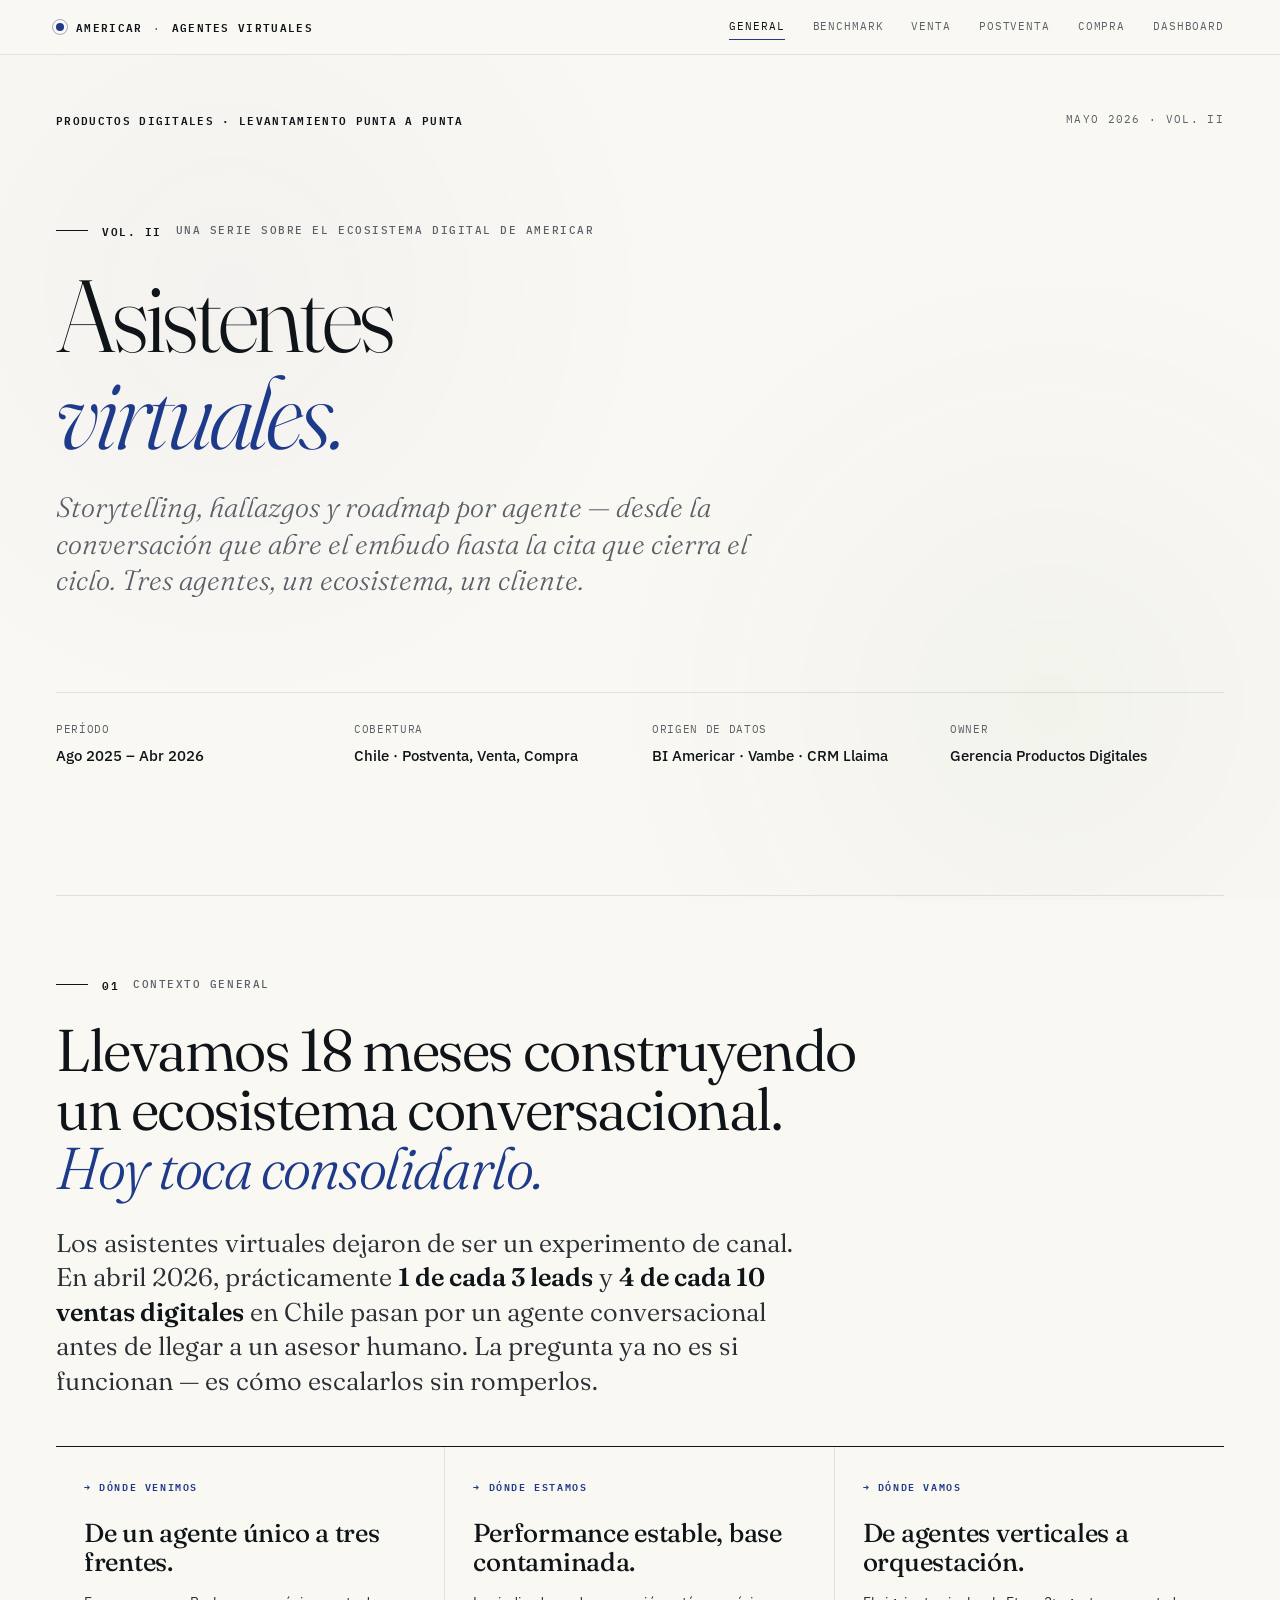
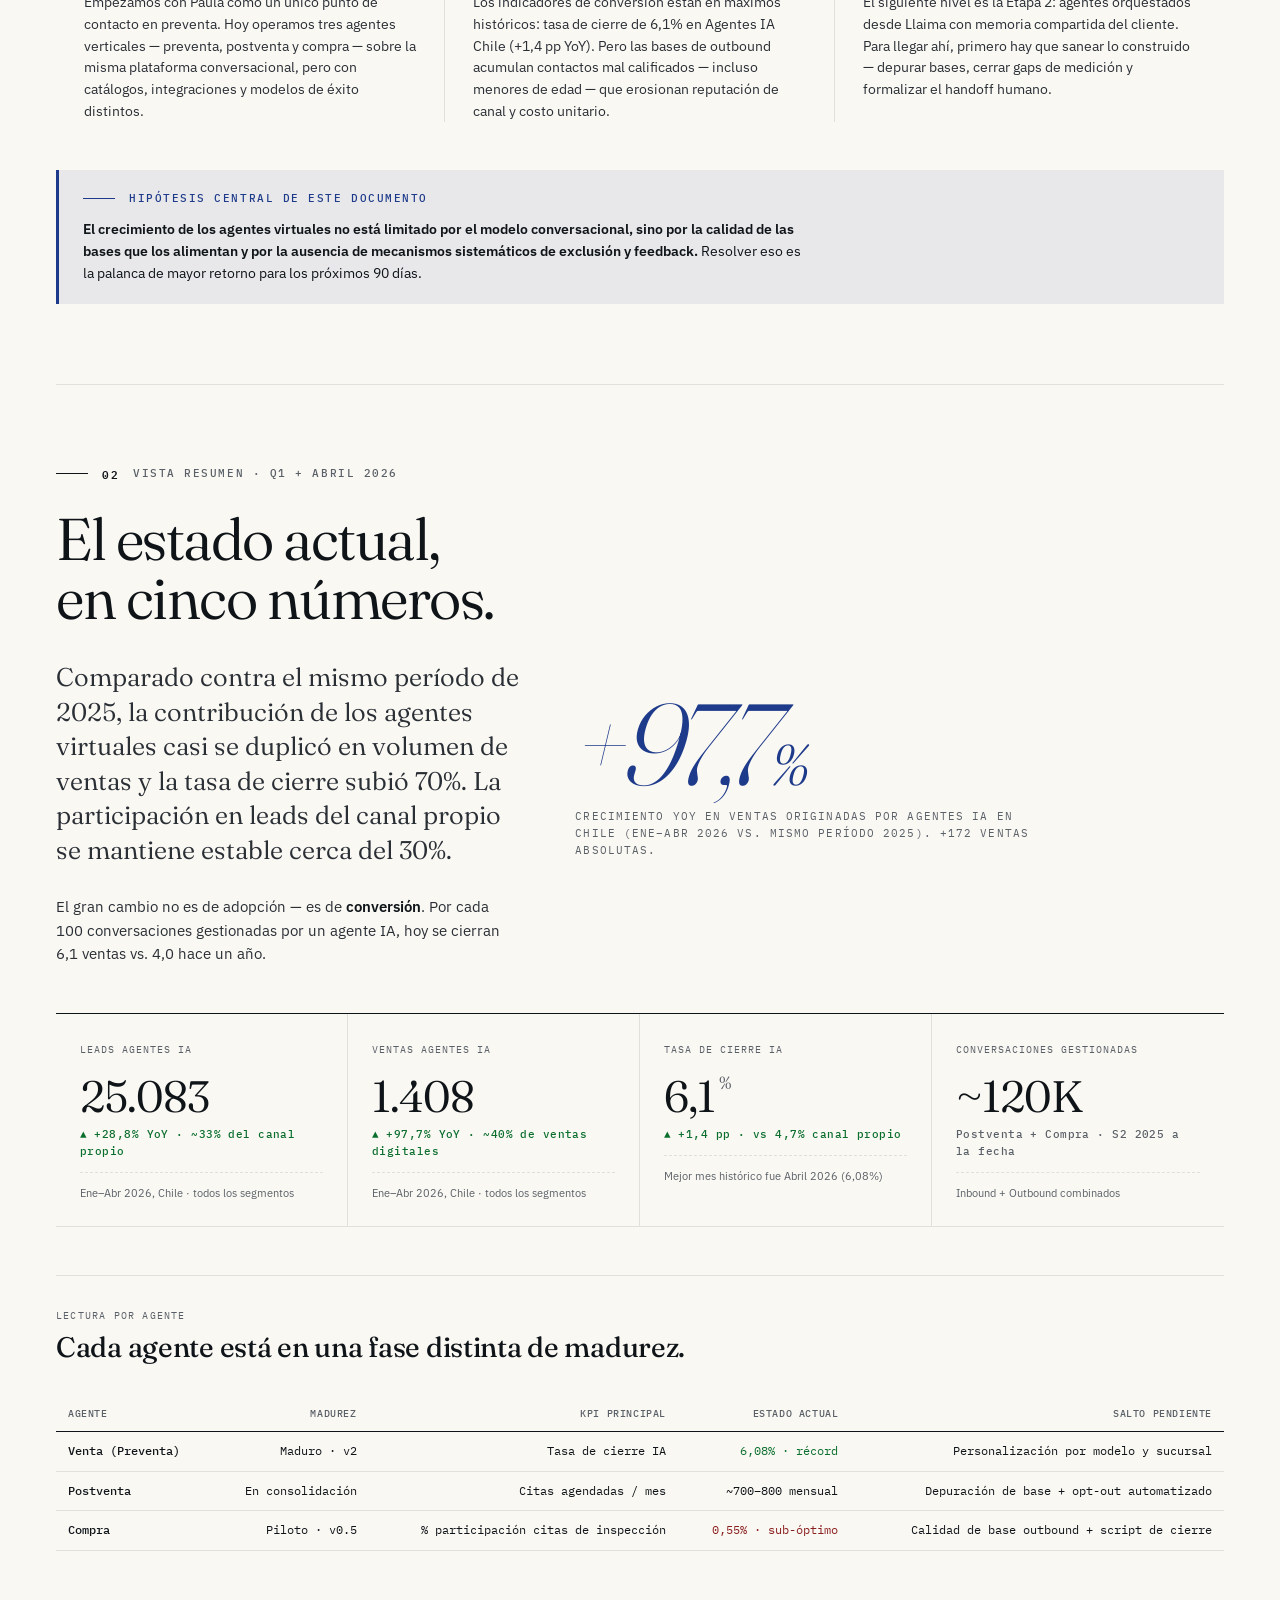
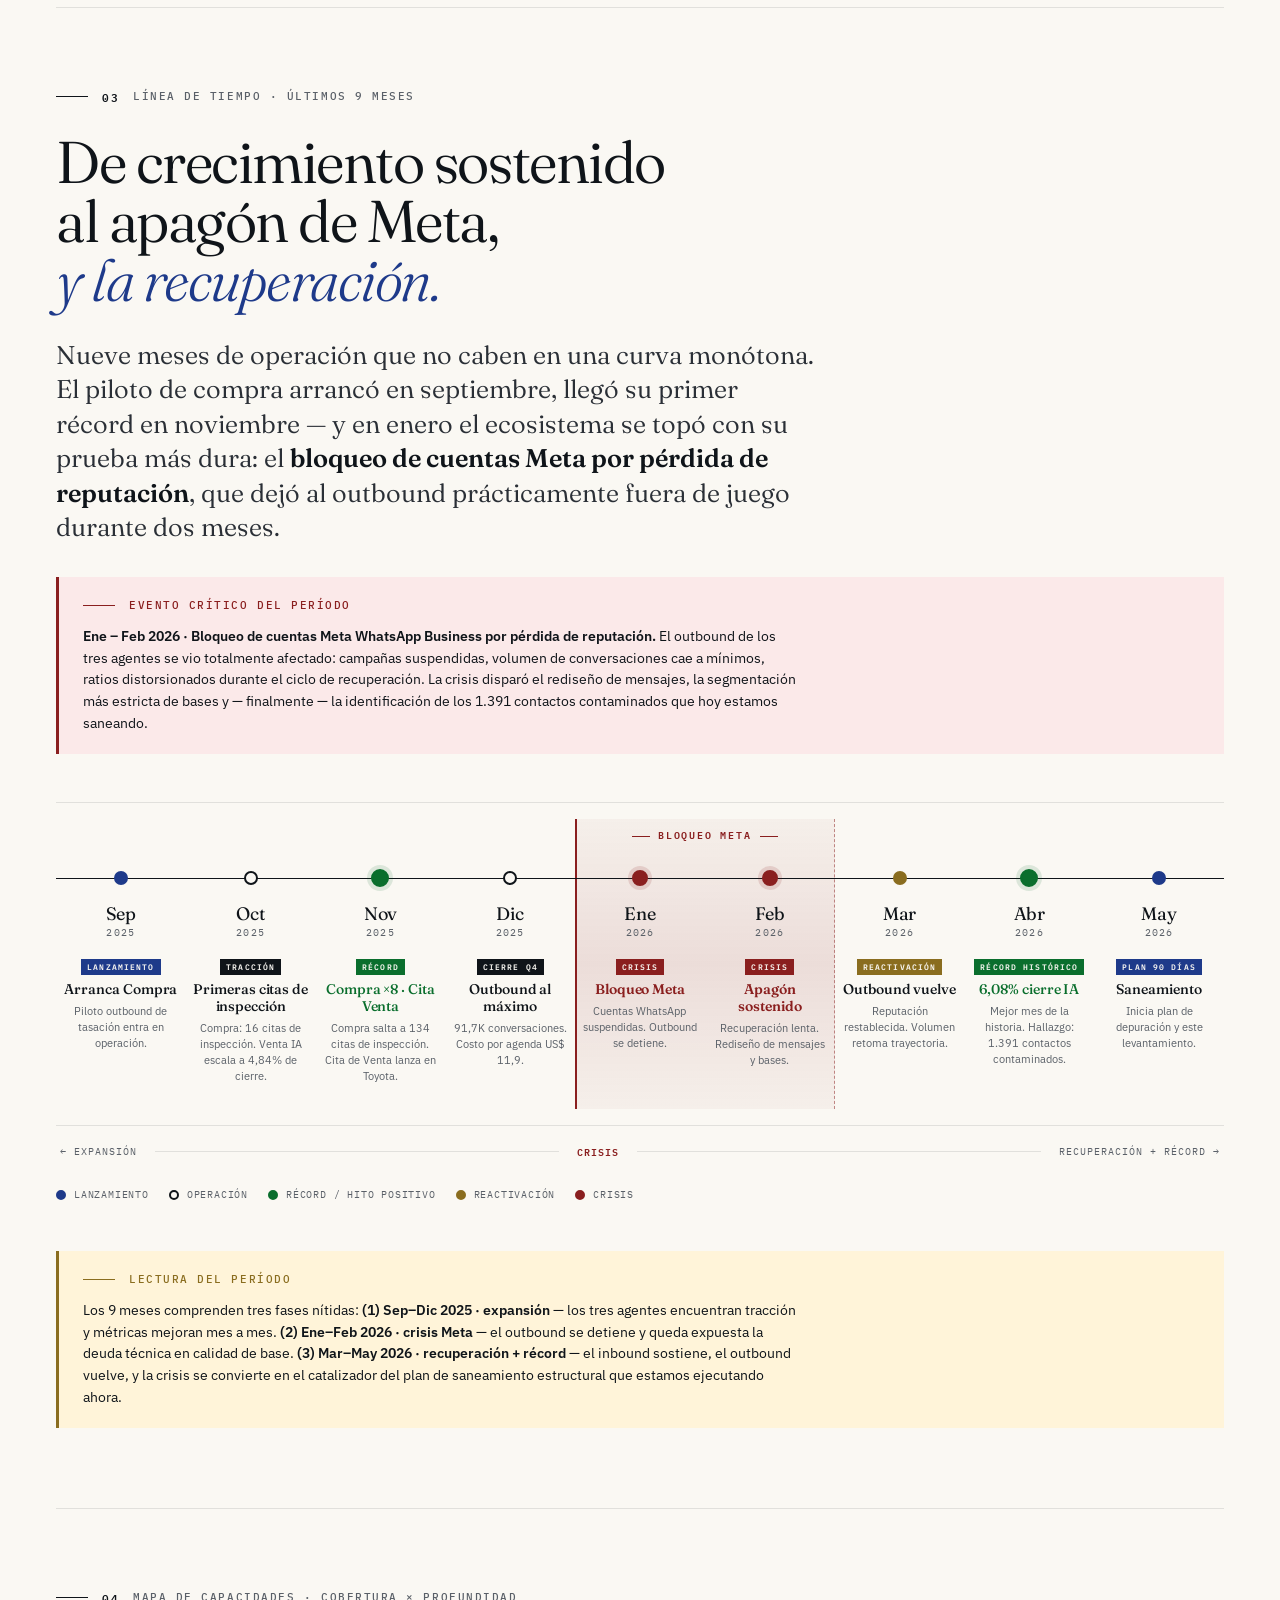
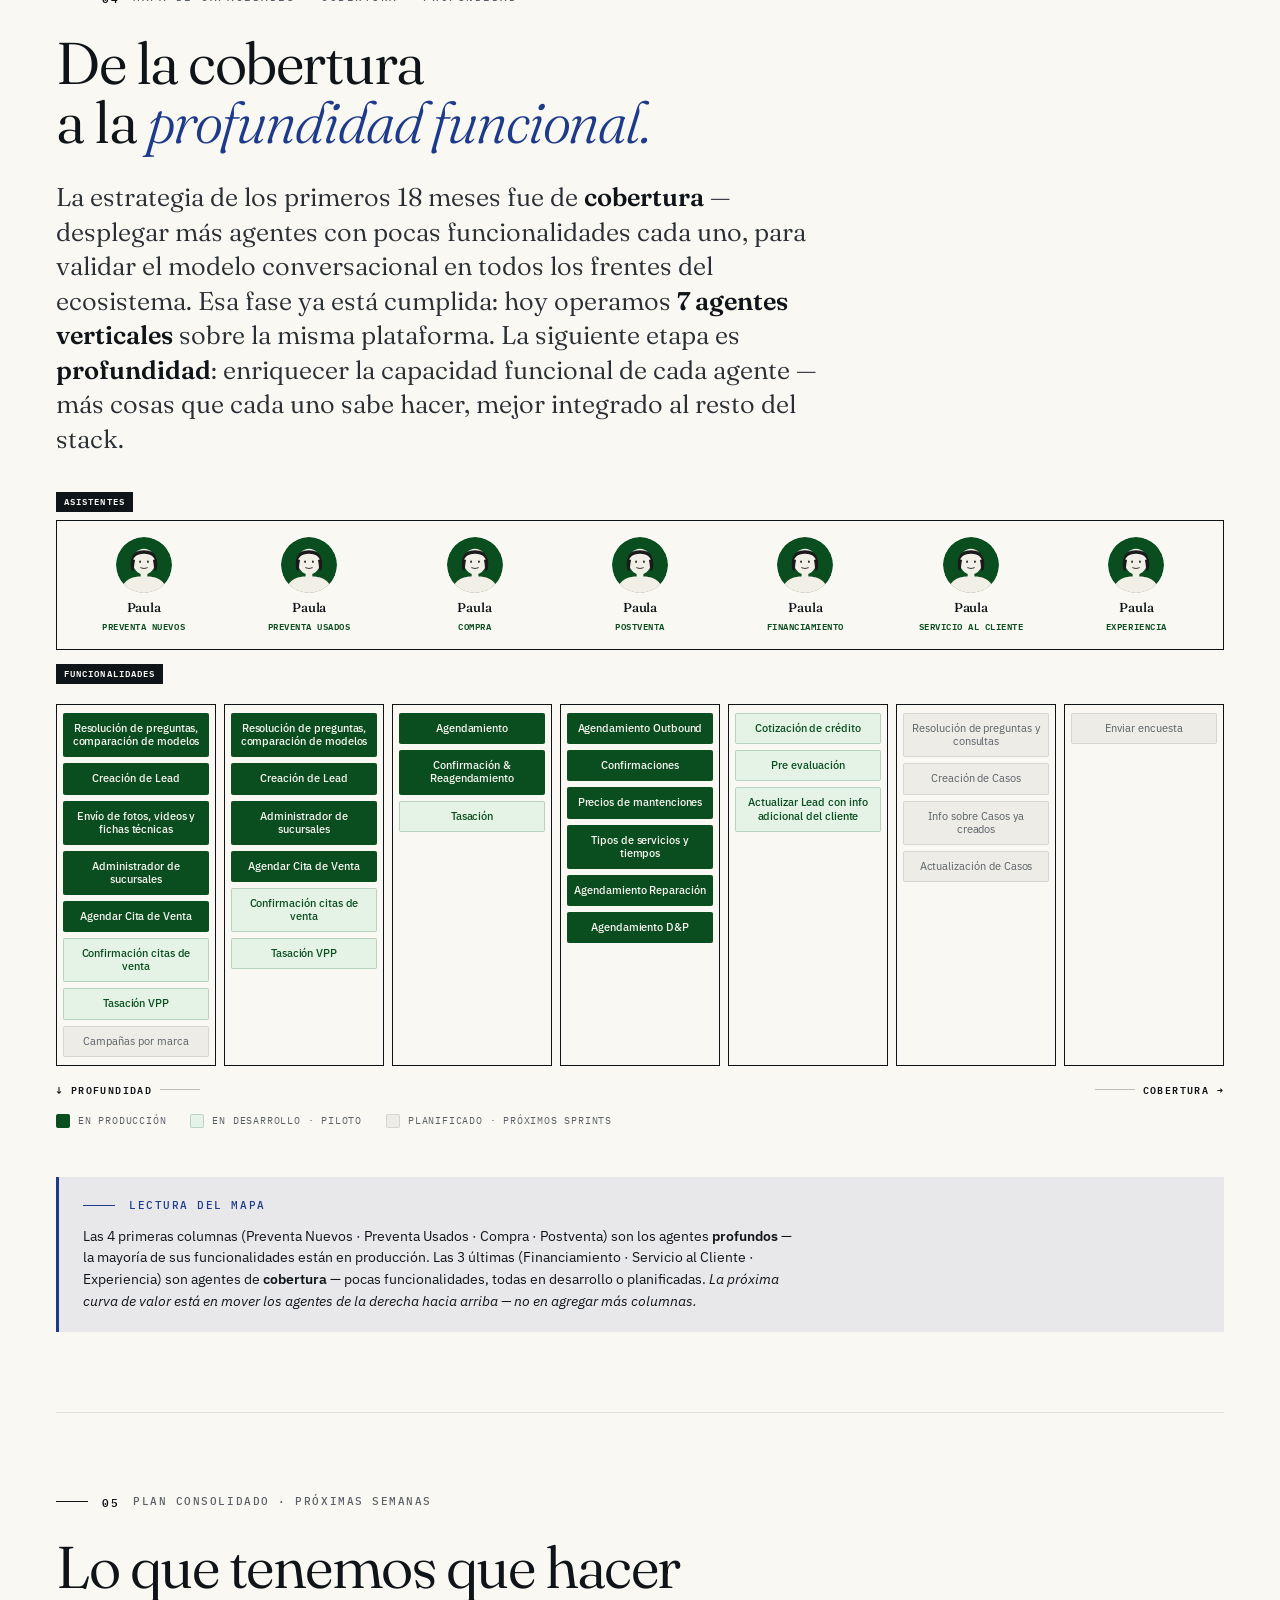
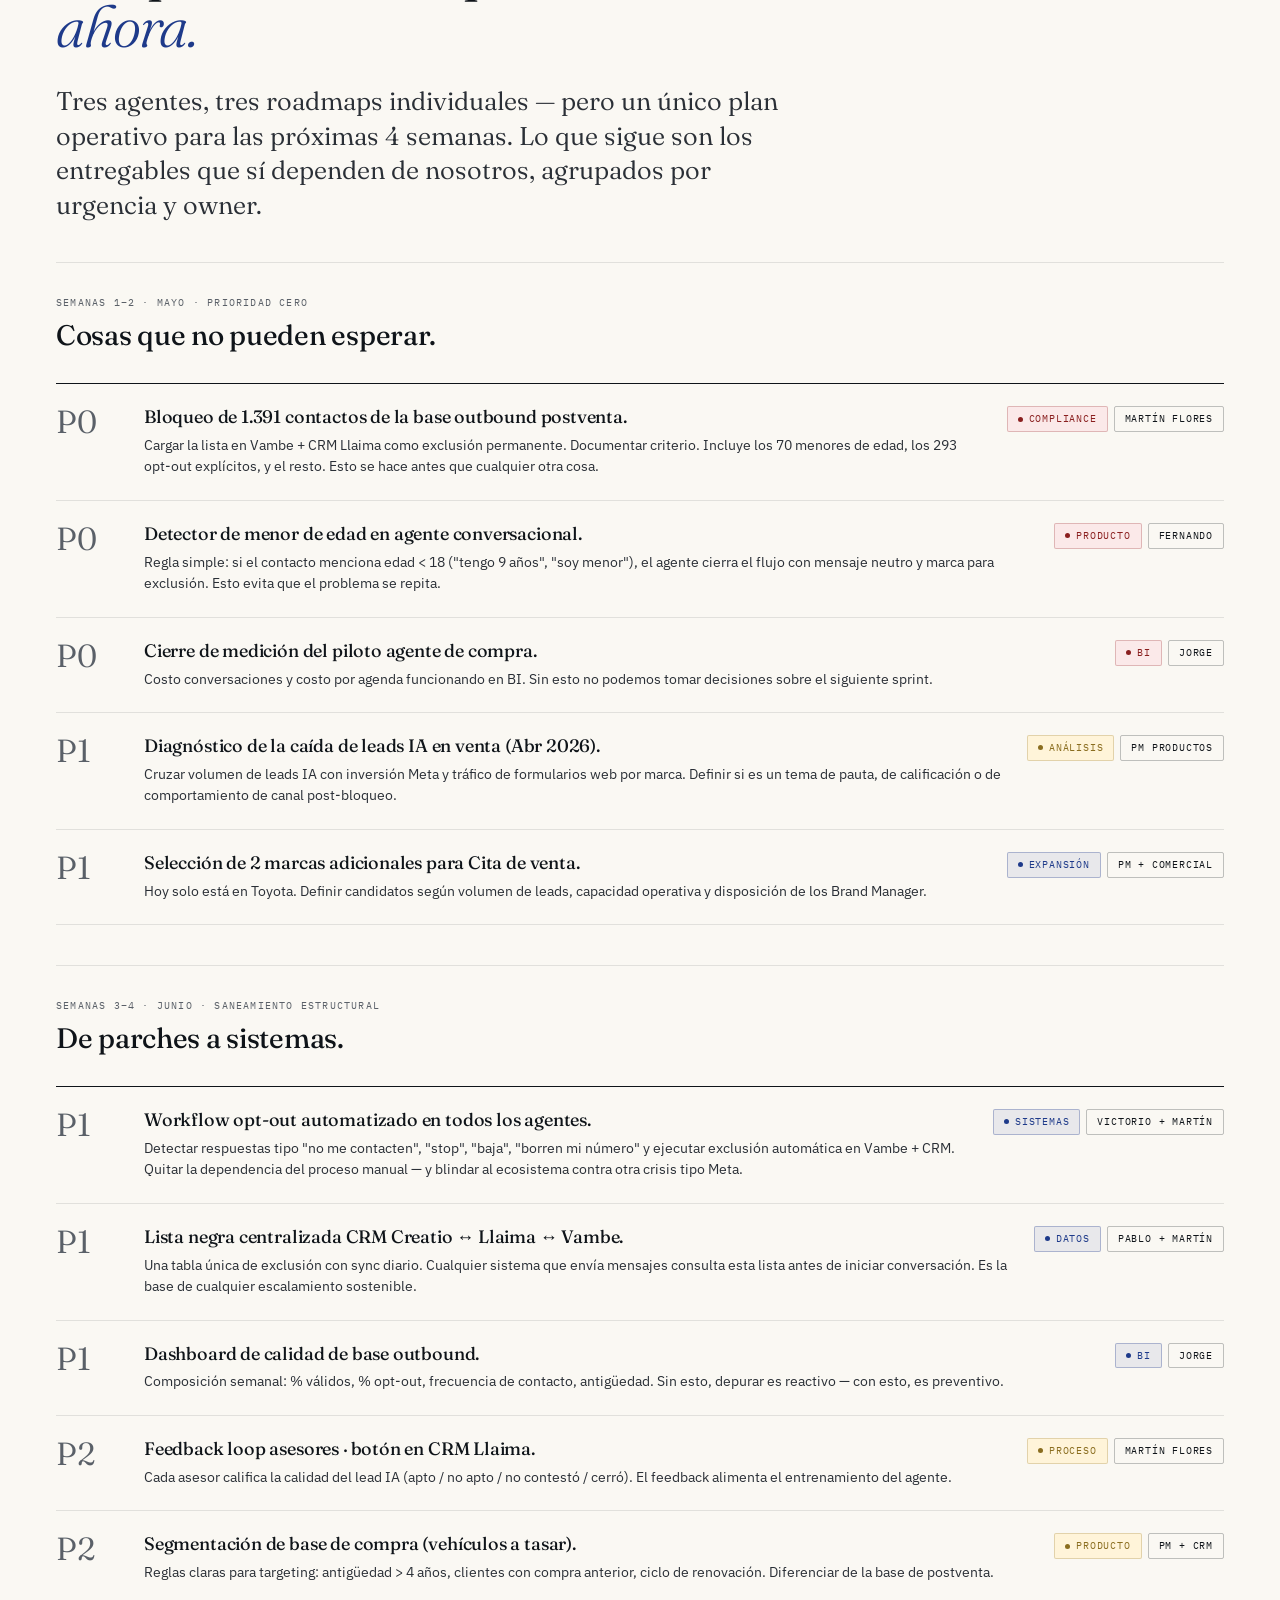
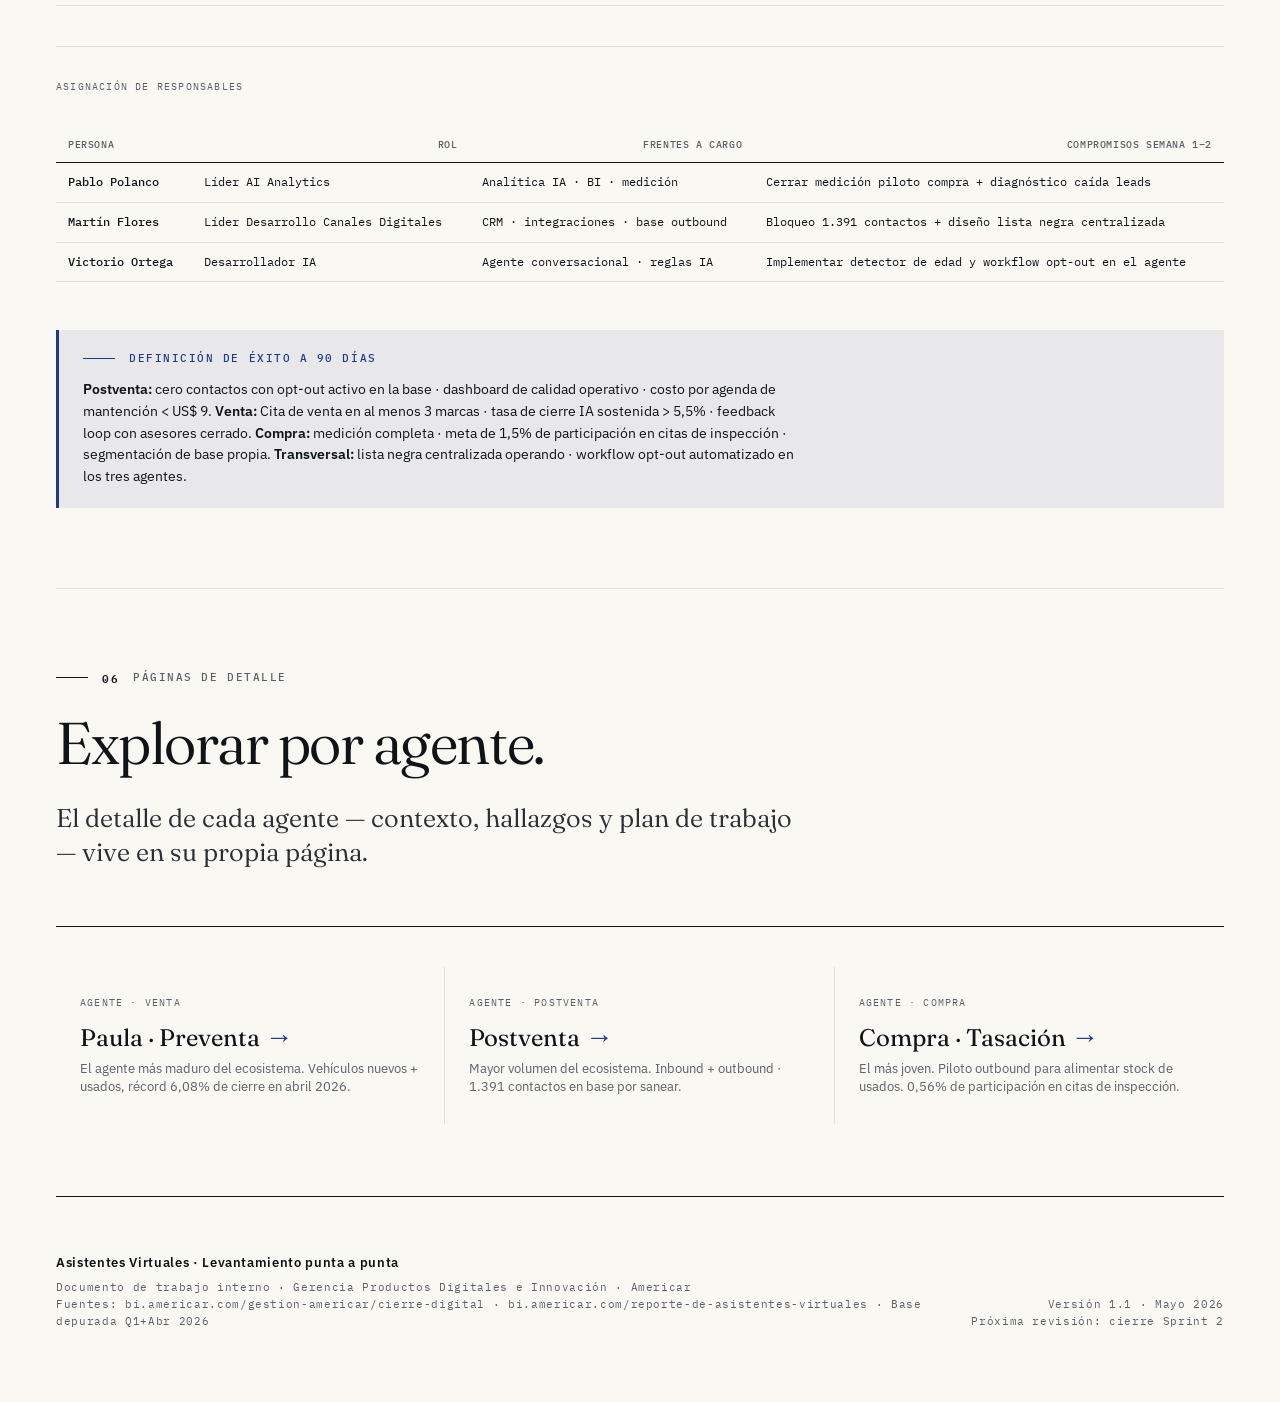
==== commit 93b2d328: "Topnav: mueve 'Benchmark' al lado derecho de 'General' en las 6 páginas Orden anterior: General · Ve" ====
--- a/index.html
+++ b/index.html
@@ -19,10 +19,10 @@
     </a>
     <nav class="nav-links">
       <a href="index.html" class="active">General</a>
+      <a href="benchmark.html">Benchmark</a>
       <a href="venta.html">Venta</a>
       <a href="postventa.html">Postventa</a>
       <a href="compra.html">Compra</a>
-      <a href="benchmark.html">Benchmark</a>
       <a href="dashboard.html">Dashboard</a>
     </nav>
   </div>
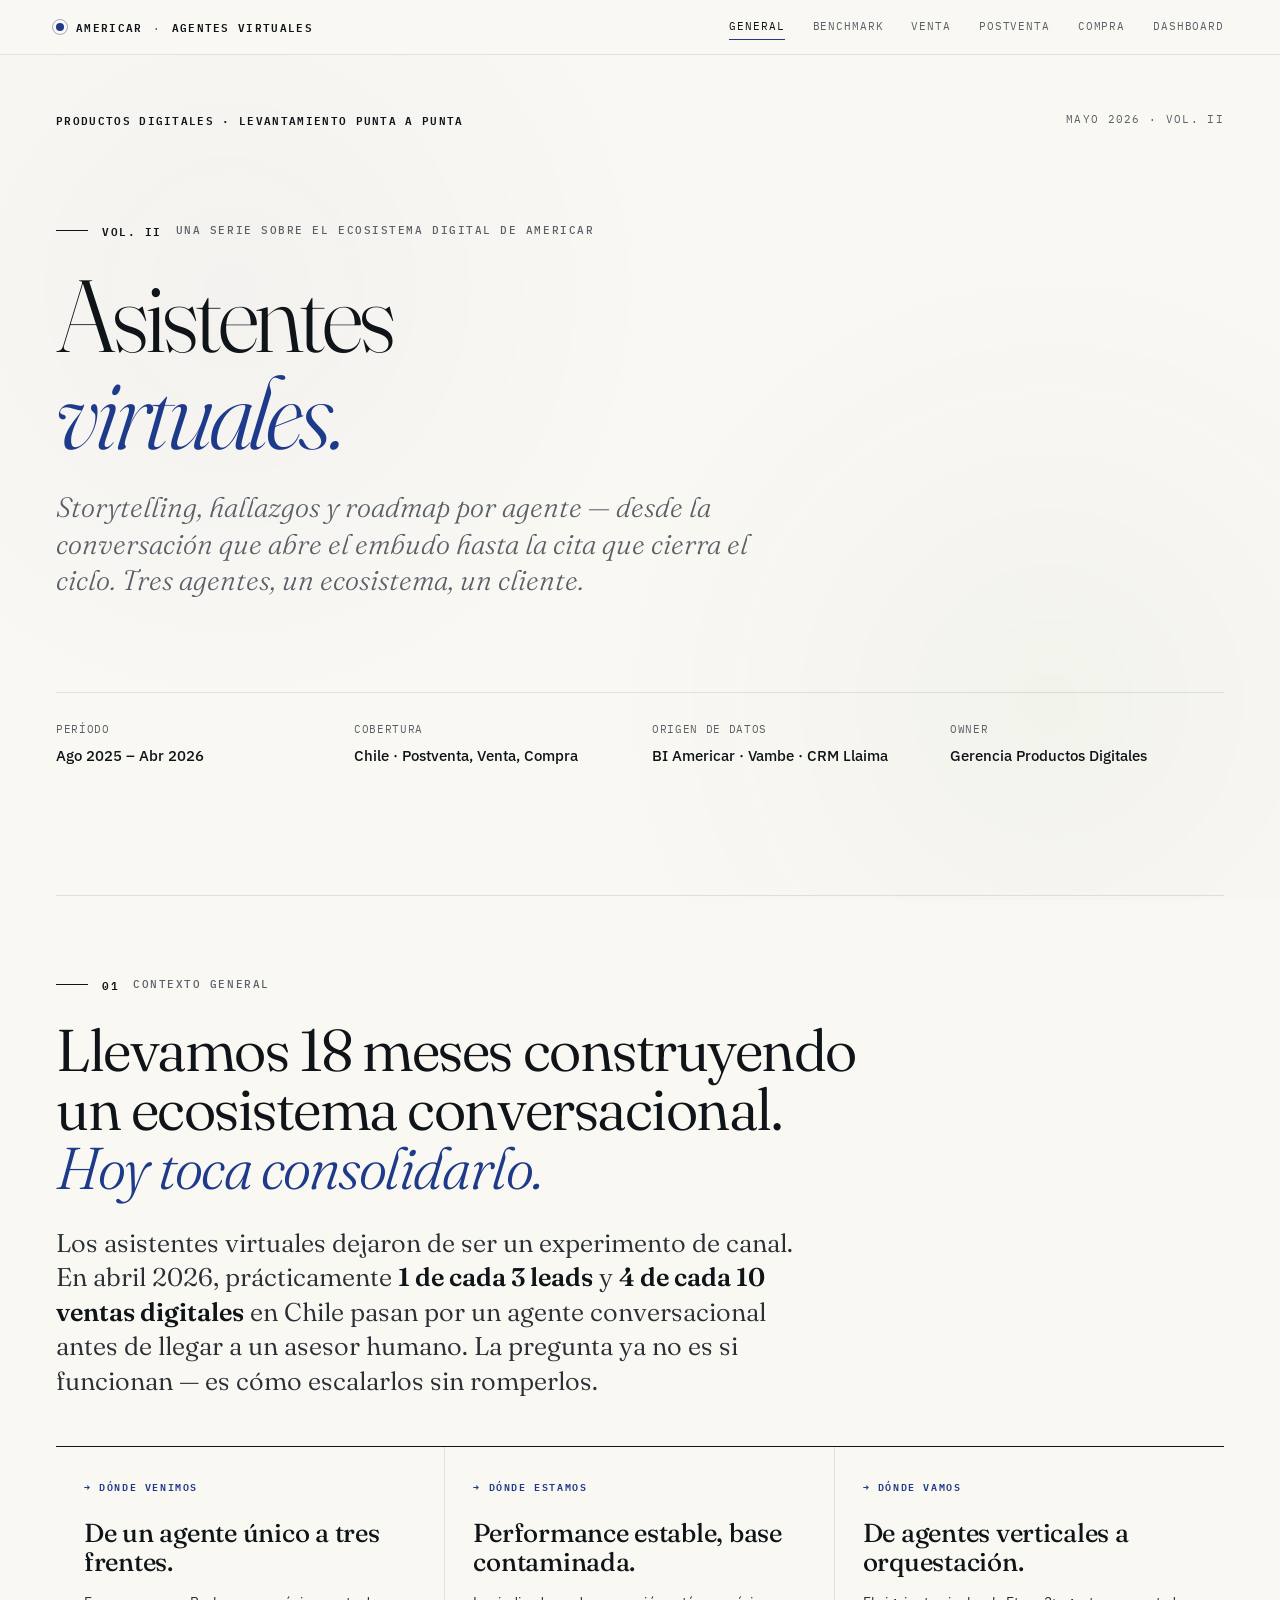
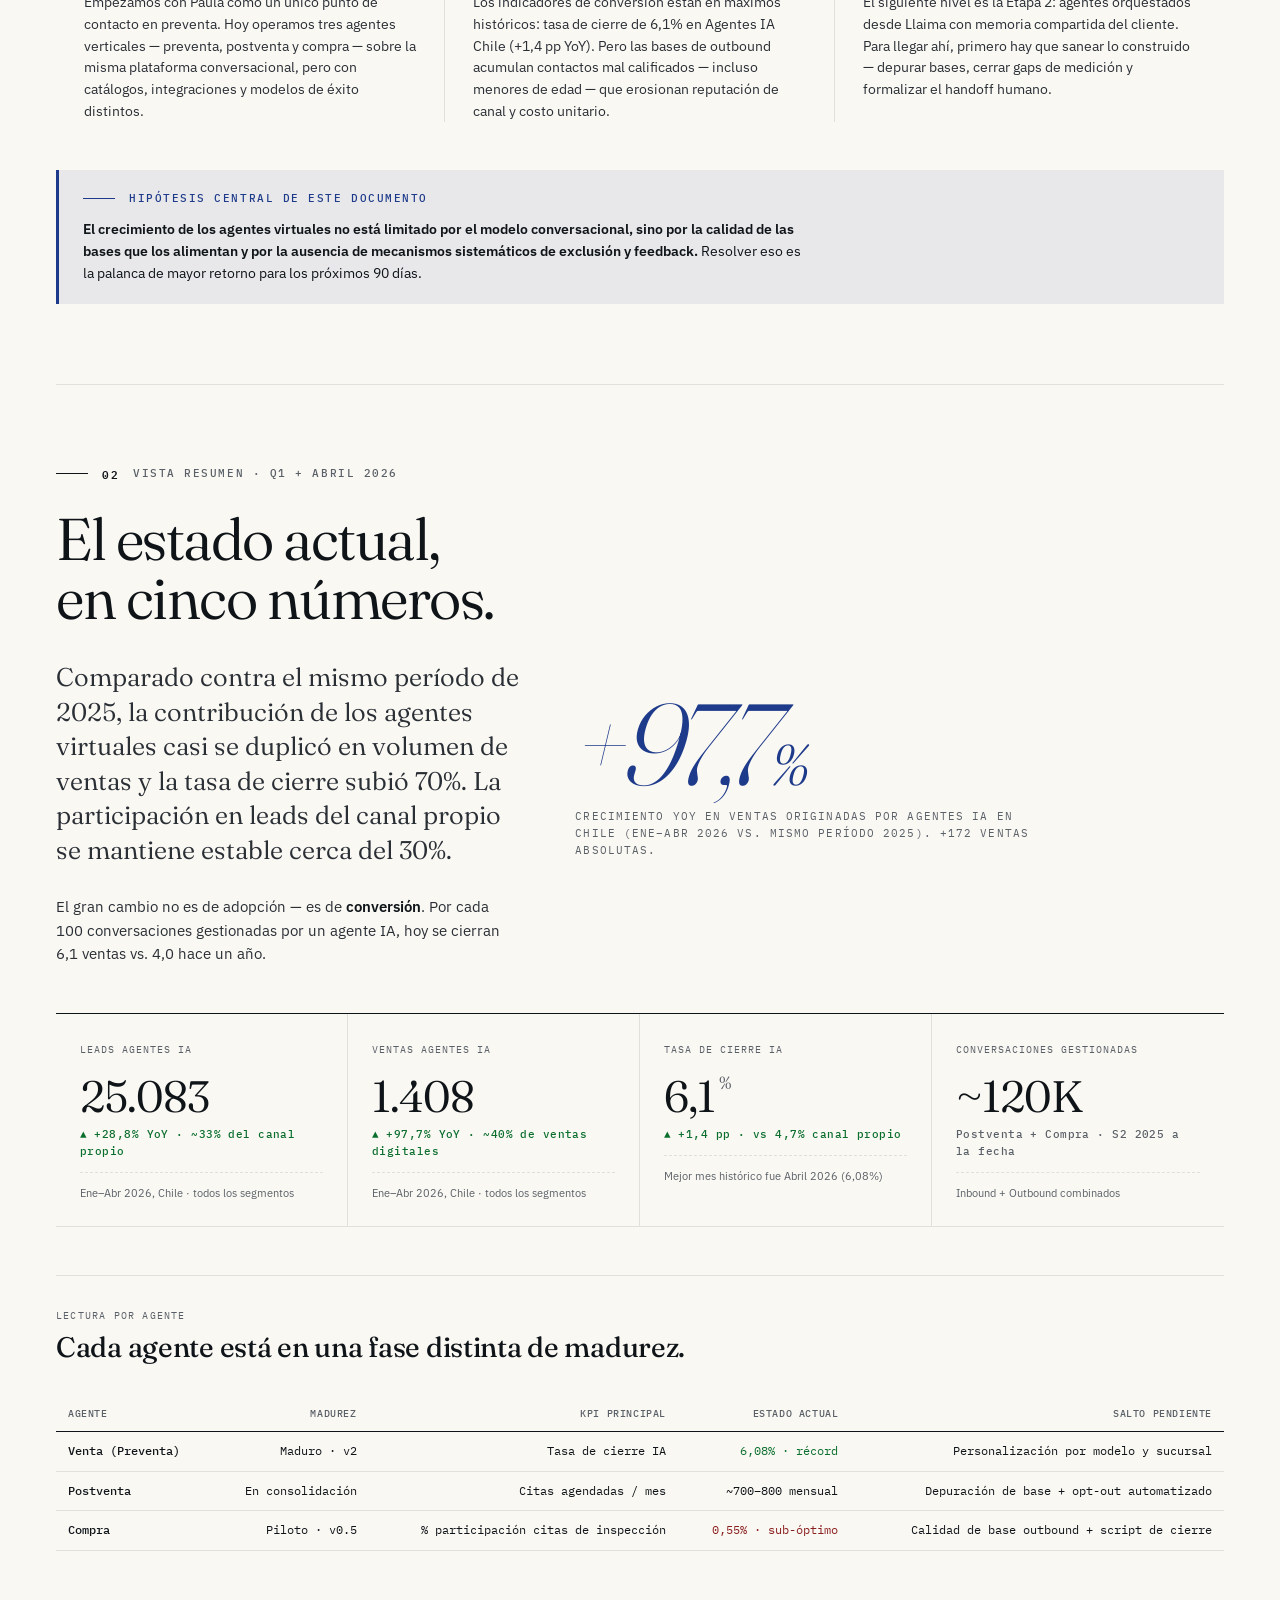
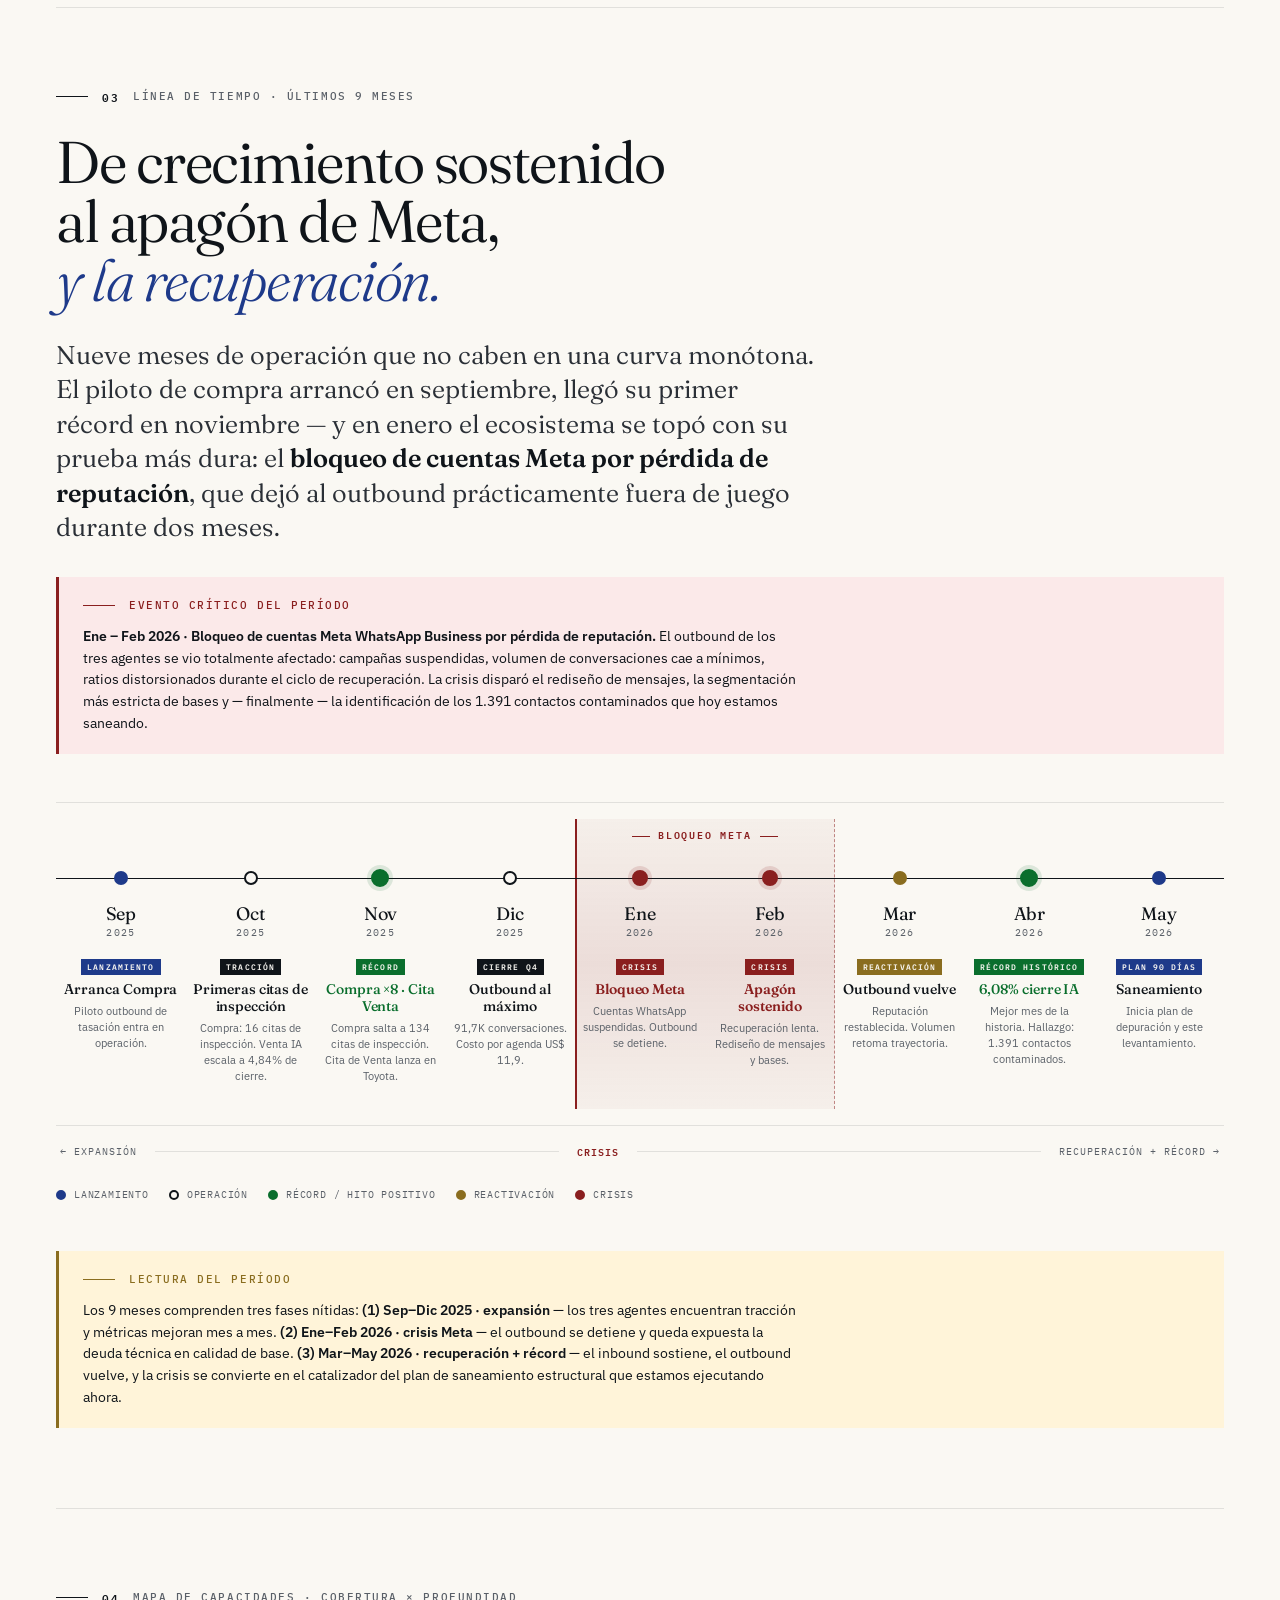
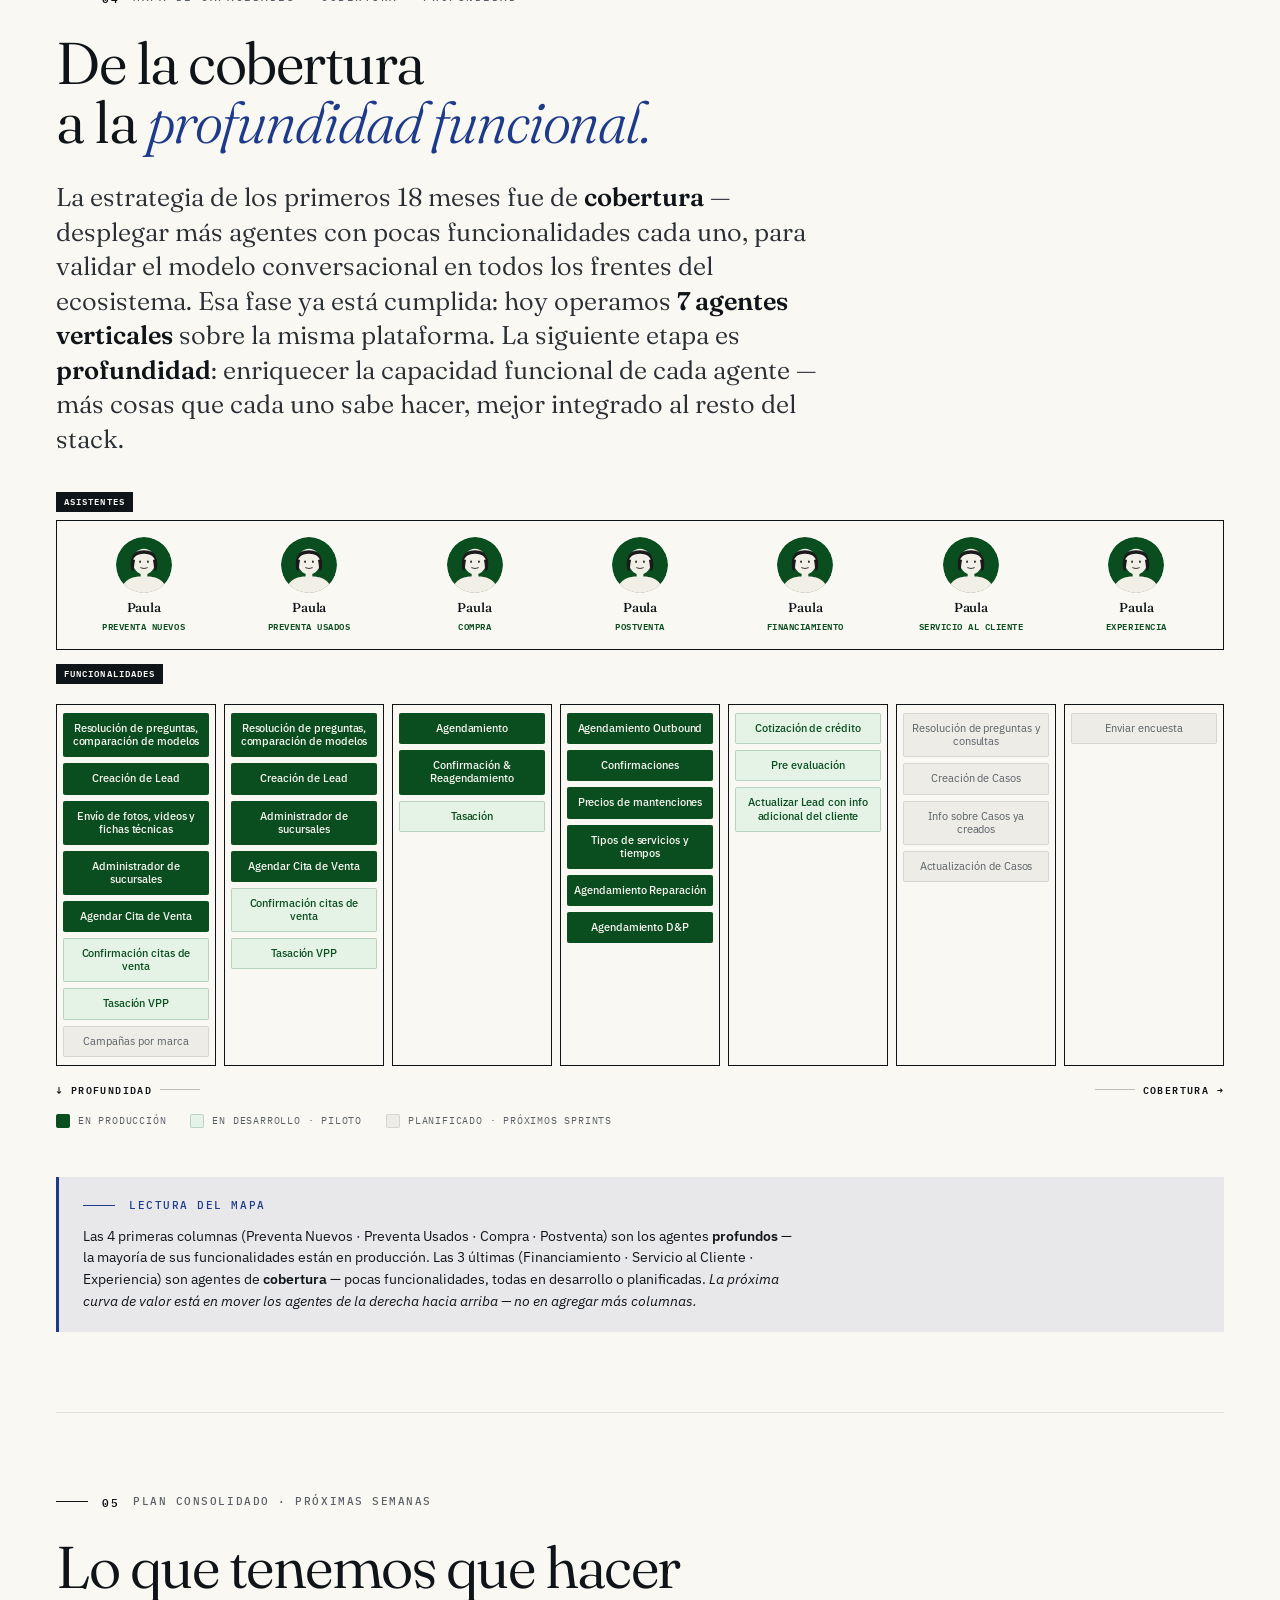
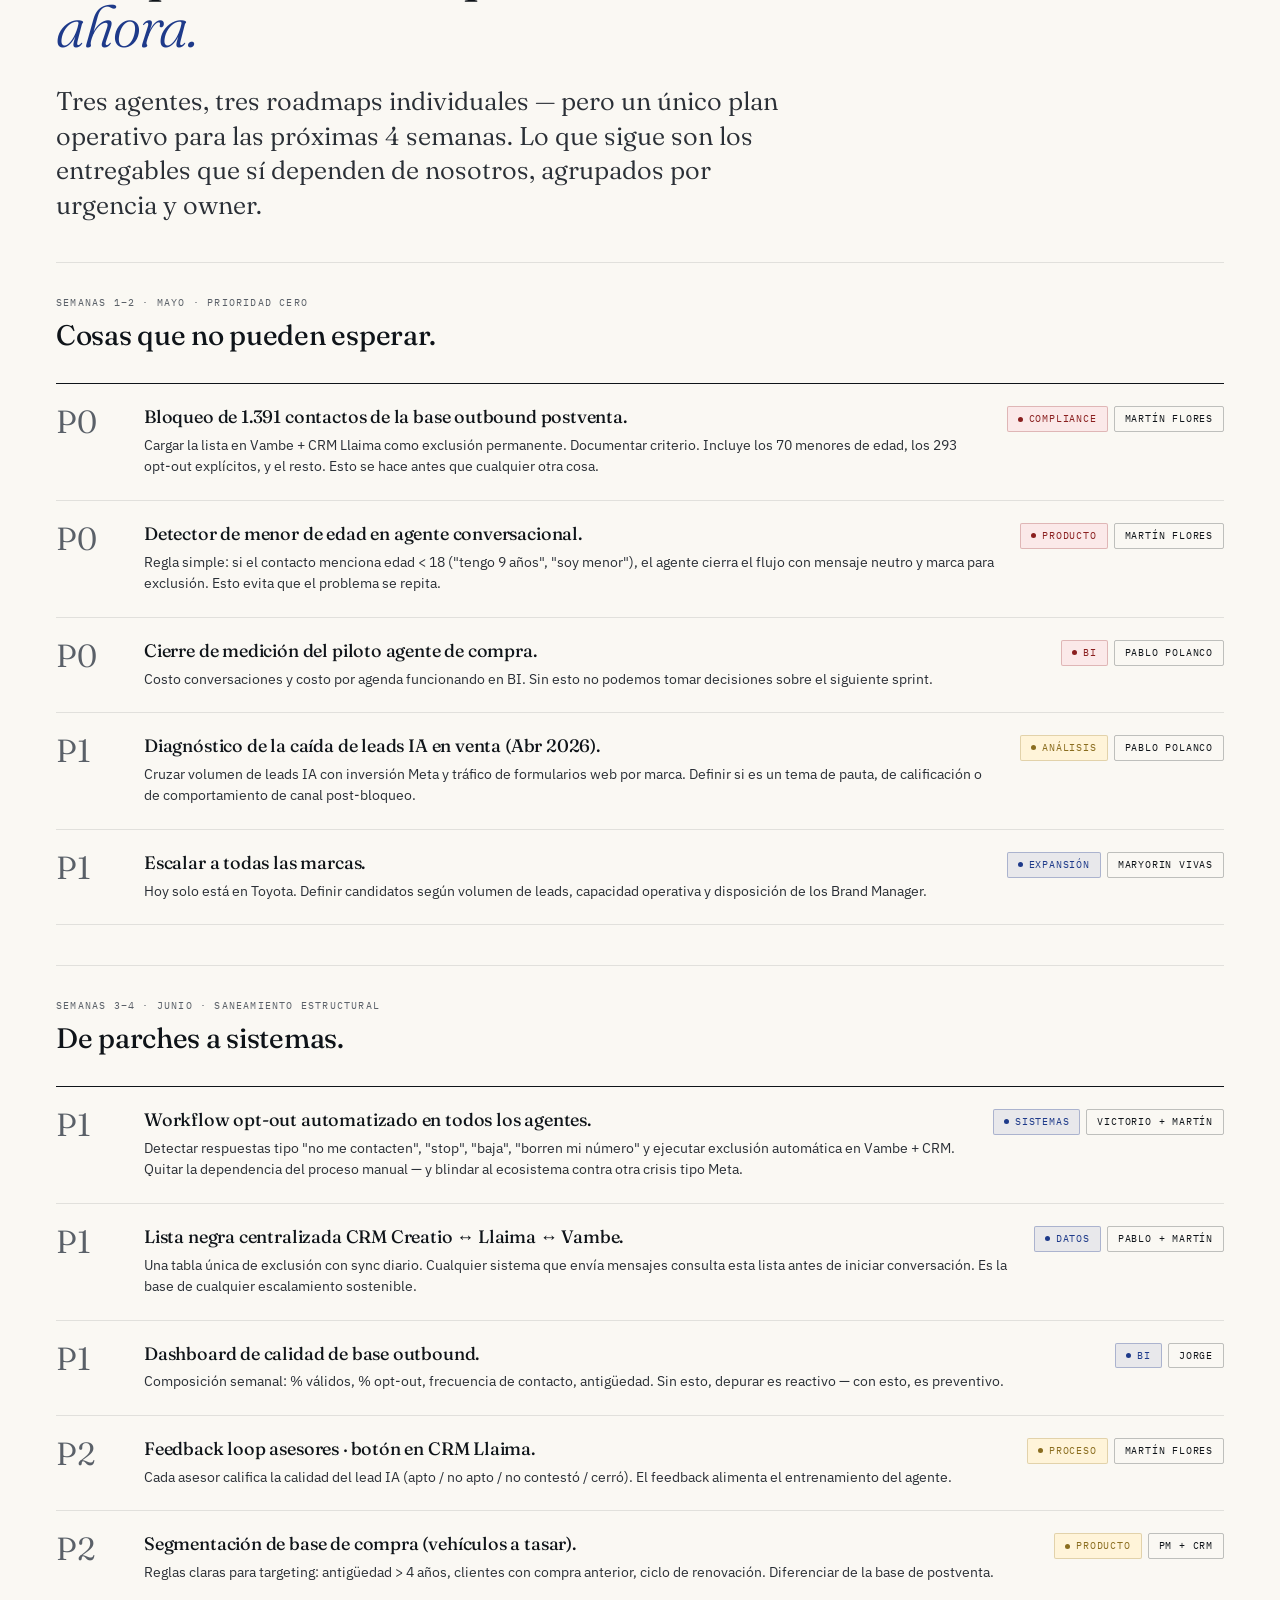
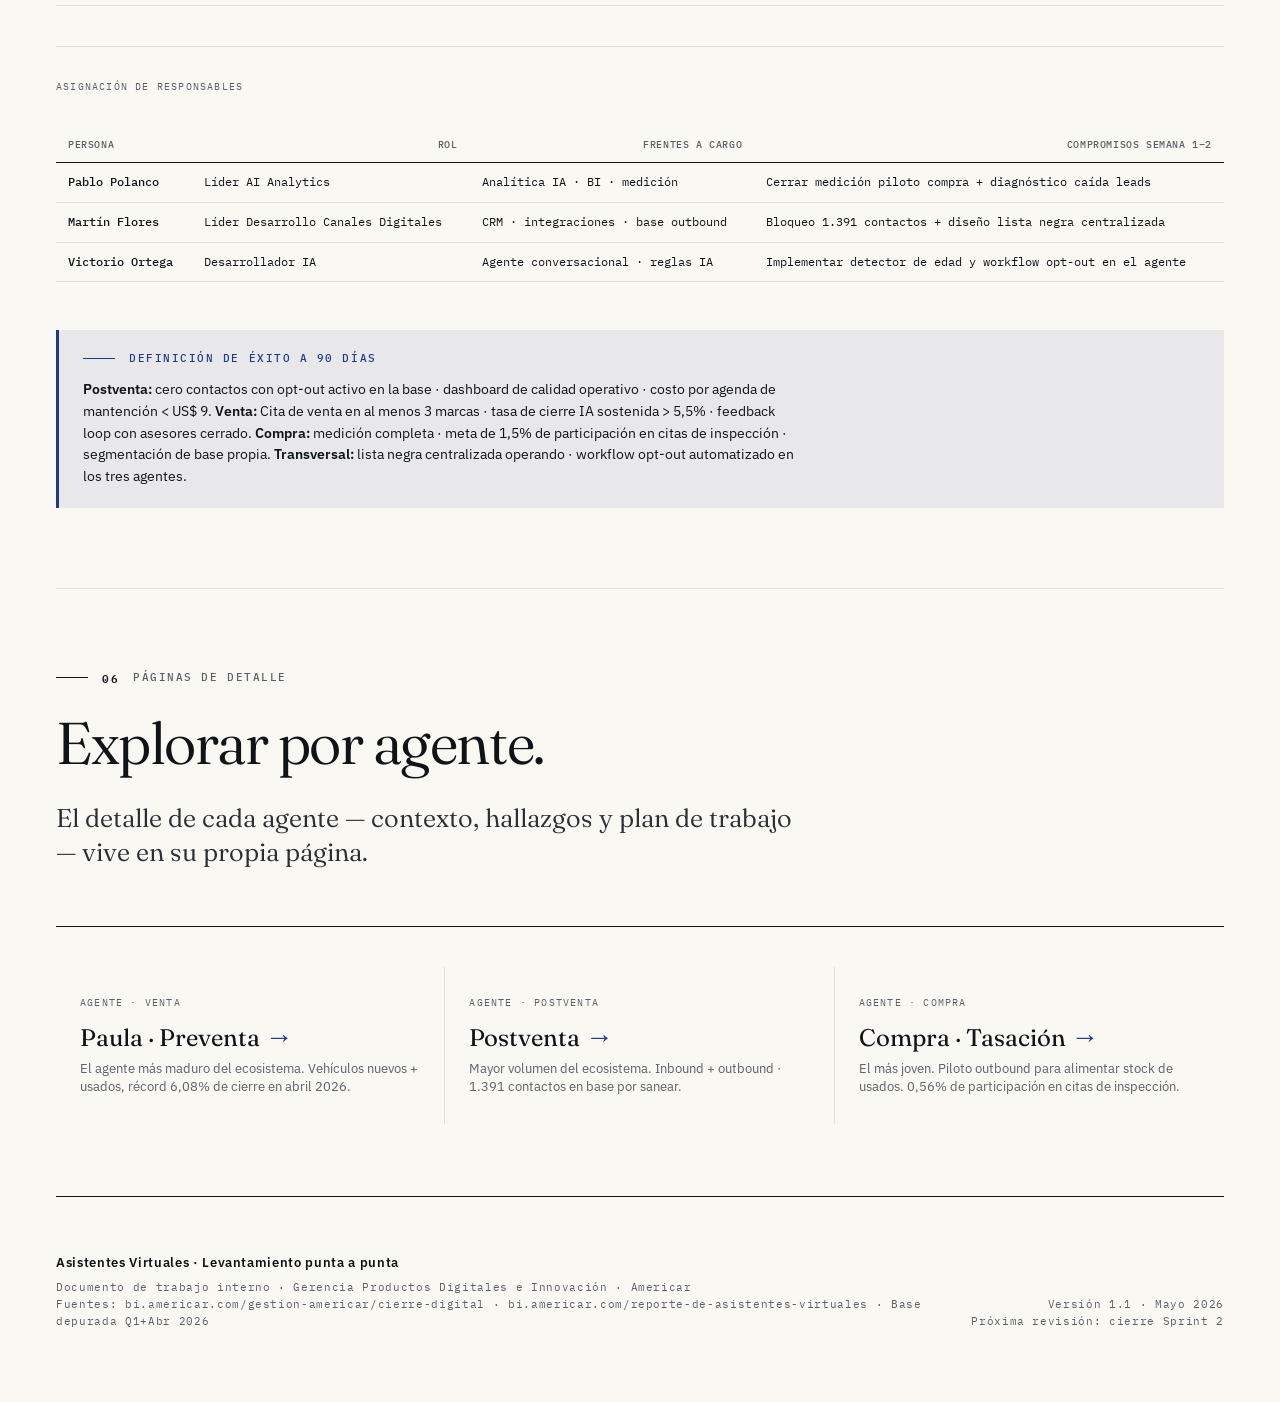
==== commit ae131d00: "Compra: reescribe contexto, hallazgos y plan al universo Dic 25 → Abr 26 - KPIs nuevos: 7.407 ticket" ====
--- a/index.html
+++ b/index.html
@@ -485,7 +485,7 @@
           <h4>Detector de menor de edad en agente conversacional.</h4>
           <p>Regla simple: si el contacto menciona edad &lt; 18 ("tengo 9 años", "soy menor"), el agente cierra el flujo con mensaje neutro y marca para exclusión. Esto evita que el problema se repita.</p>
         </div>
-        <div class="meta"><span class="tag neg"><span class="dot"></span>Producto</span><span class="tag mono">Fernando</span></div>
+        <div class="meta"><span class="tag neg"><span class="dot"></span>Producto</span><span class="tag mono">Martín Flores</span></div>
       </div>
       <div class="finding">
         <div class="num">P0</div>
@@ -493,7 +493,7 @@
           <h4>Cierre de medición del piloto agente de compra.</h4>
           <p>Costo conversaciones y costo por agenda funcionando en BI. Sin esto no podemos tomar decisiones sobre el siguiente sprint.</p>
         </div>
-        <div class="meta"><span class="tag neg"><span class="dot"></span>BI</span><span class="tag mono">Jorge</span></div>
+        <div class="meta"><span class="tag neg"><span class="dot"></span>BI</span><span class="tag mono">Pablo Polanco</span></div>
       </div>
       <div class="finding">
         <div class="num">P1</div>
@@ -501,15 +501,15 @@
           <h4>Diagnóstico de la caída de leads IA en venta (Abr 2026).</h4>
           <p>Cruzar volumen de leads IA con inversión Meta y tráfico de formularios web por marca. Definir si es un tema de pauta, de calificación o de comportamiento de canal post-bloqueo.</p>
         </div>
-        <div class="meta"><span class="tag neu"><span class="dot"></span>Análisis</span><span class="tag mono">PM Productos</span></div>
+        <div class="meta"><span class="tag neu"><span class="dot"></span>Análisis</span><span class="tag mono">Pablo Polanco</span></div>
       </div>
       <div class="finding">
         <div class="num">P1</div>
         <div>
-          <h4>Selección de 2 marcas adicionales para Cita de venta.</h4>
+          <h4>Escalar a todas las marcas.</h4>
           <p>Hoy solo está en Toyota. Definir candidatos según volumen de leads, capacidad operativa y disposición de los Brand Manager.</p>
         </div>
-        <div class="meta"><span class="tag signal"><span class="dot"></span>Expansión</span><span class="tag mono">PM + Comercial</span></div>
+        <div class="meta"><span class="tag signal"><span class="dot"></span>Expansión</span><span class="tag mono">Maryorin Vivas</span></div>
       </div>
     </div>
   </div>
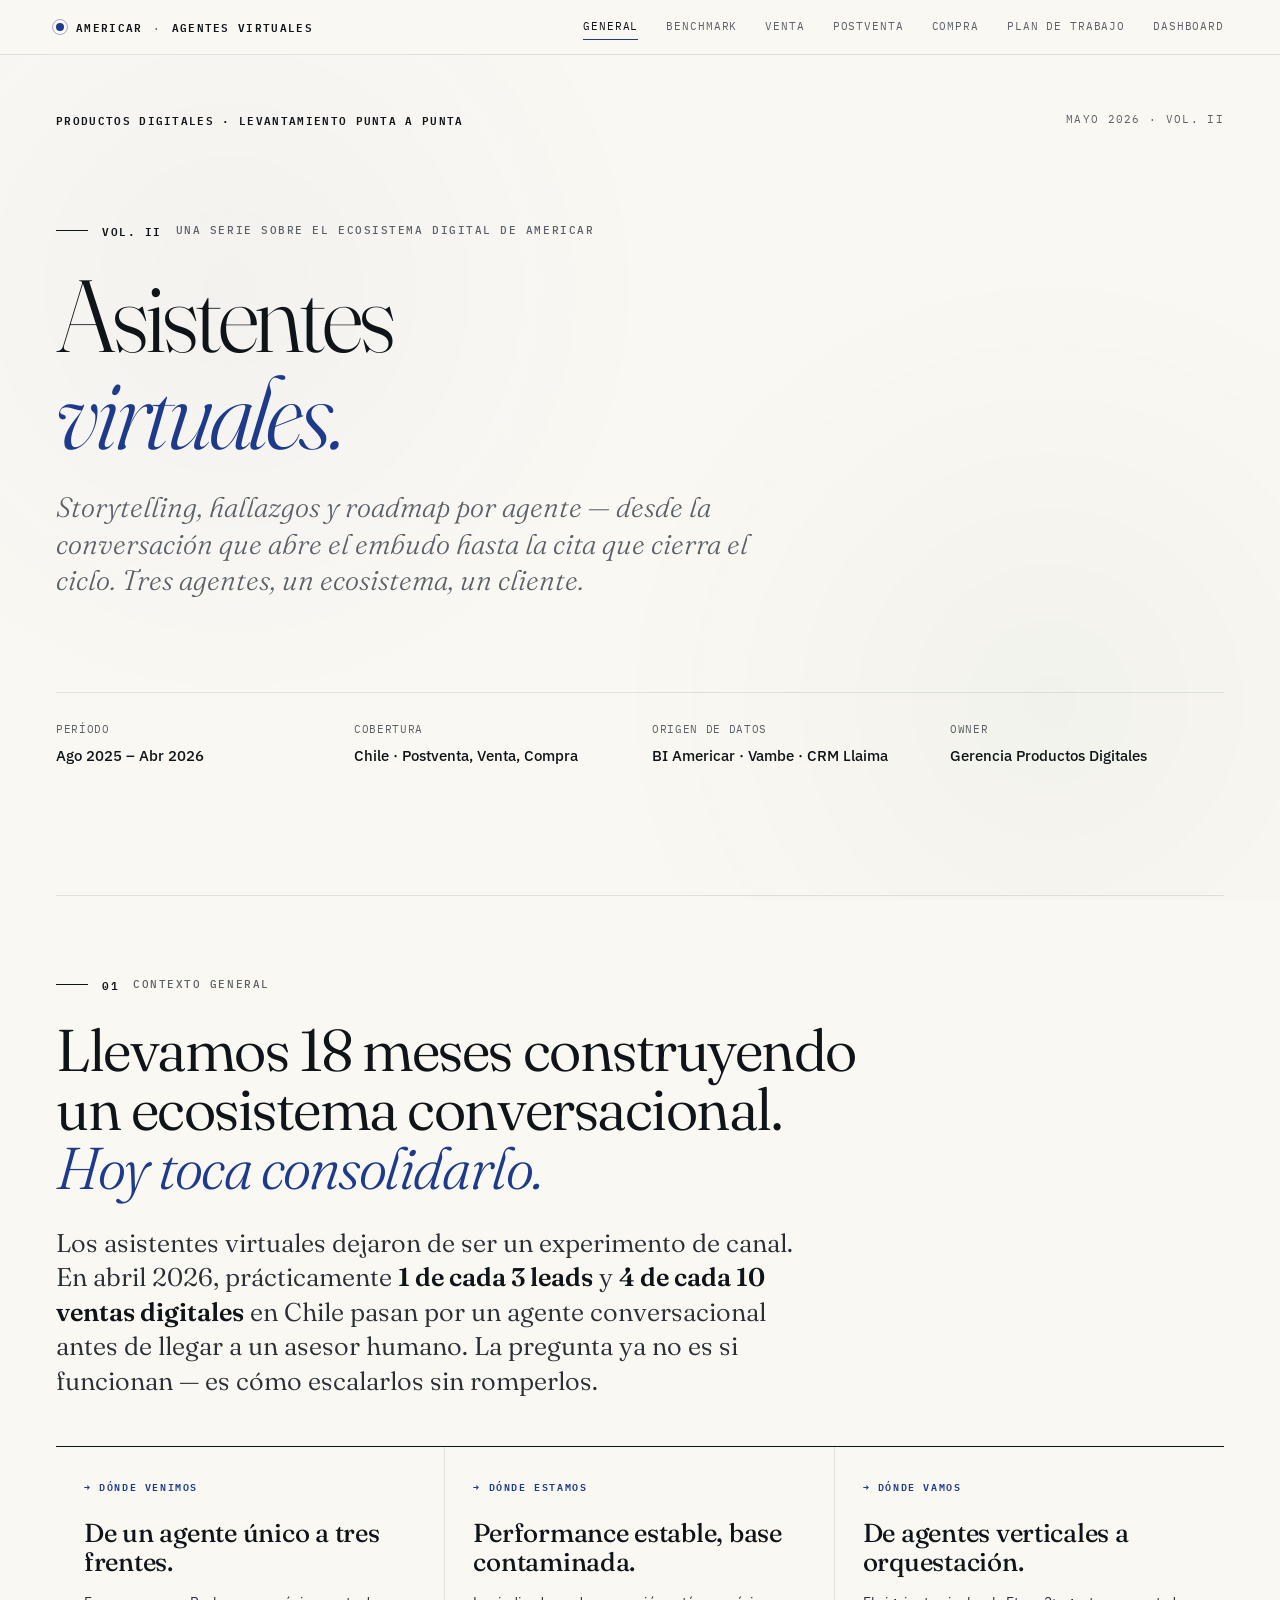
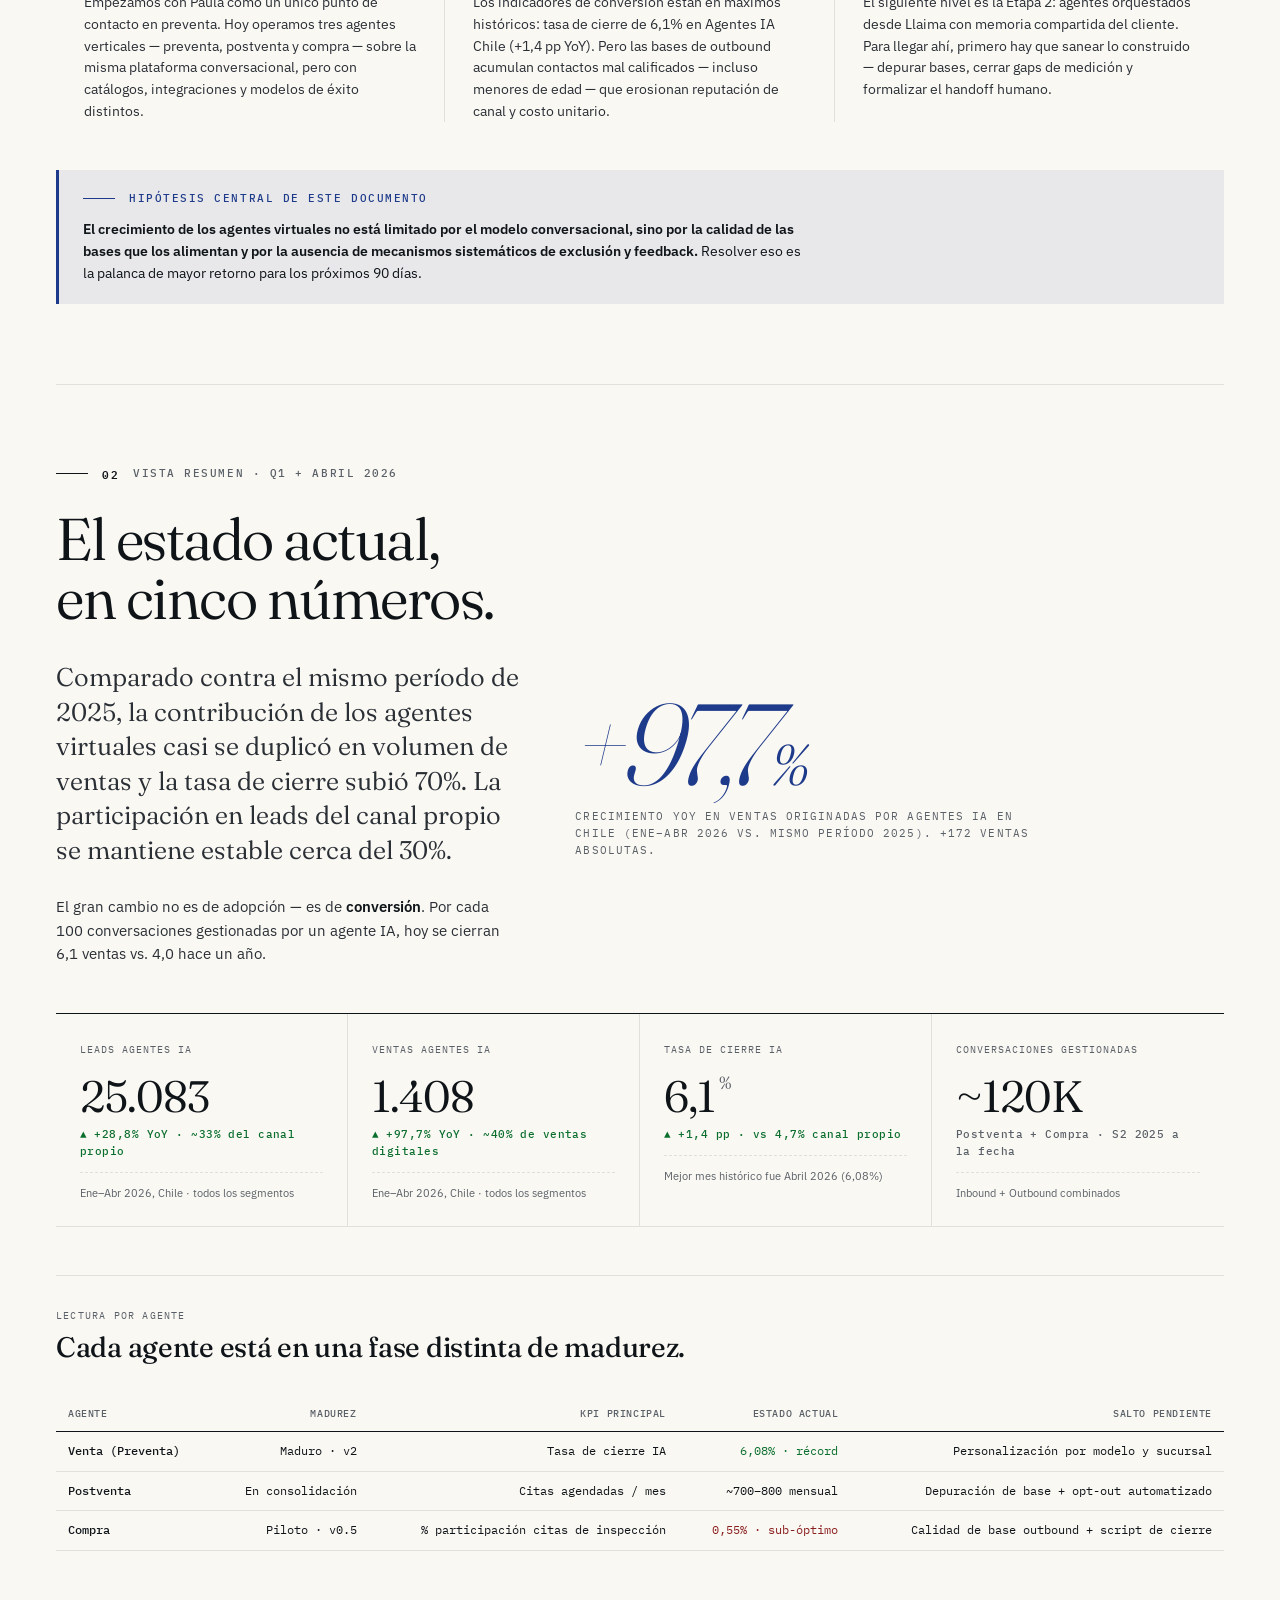
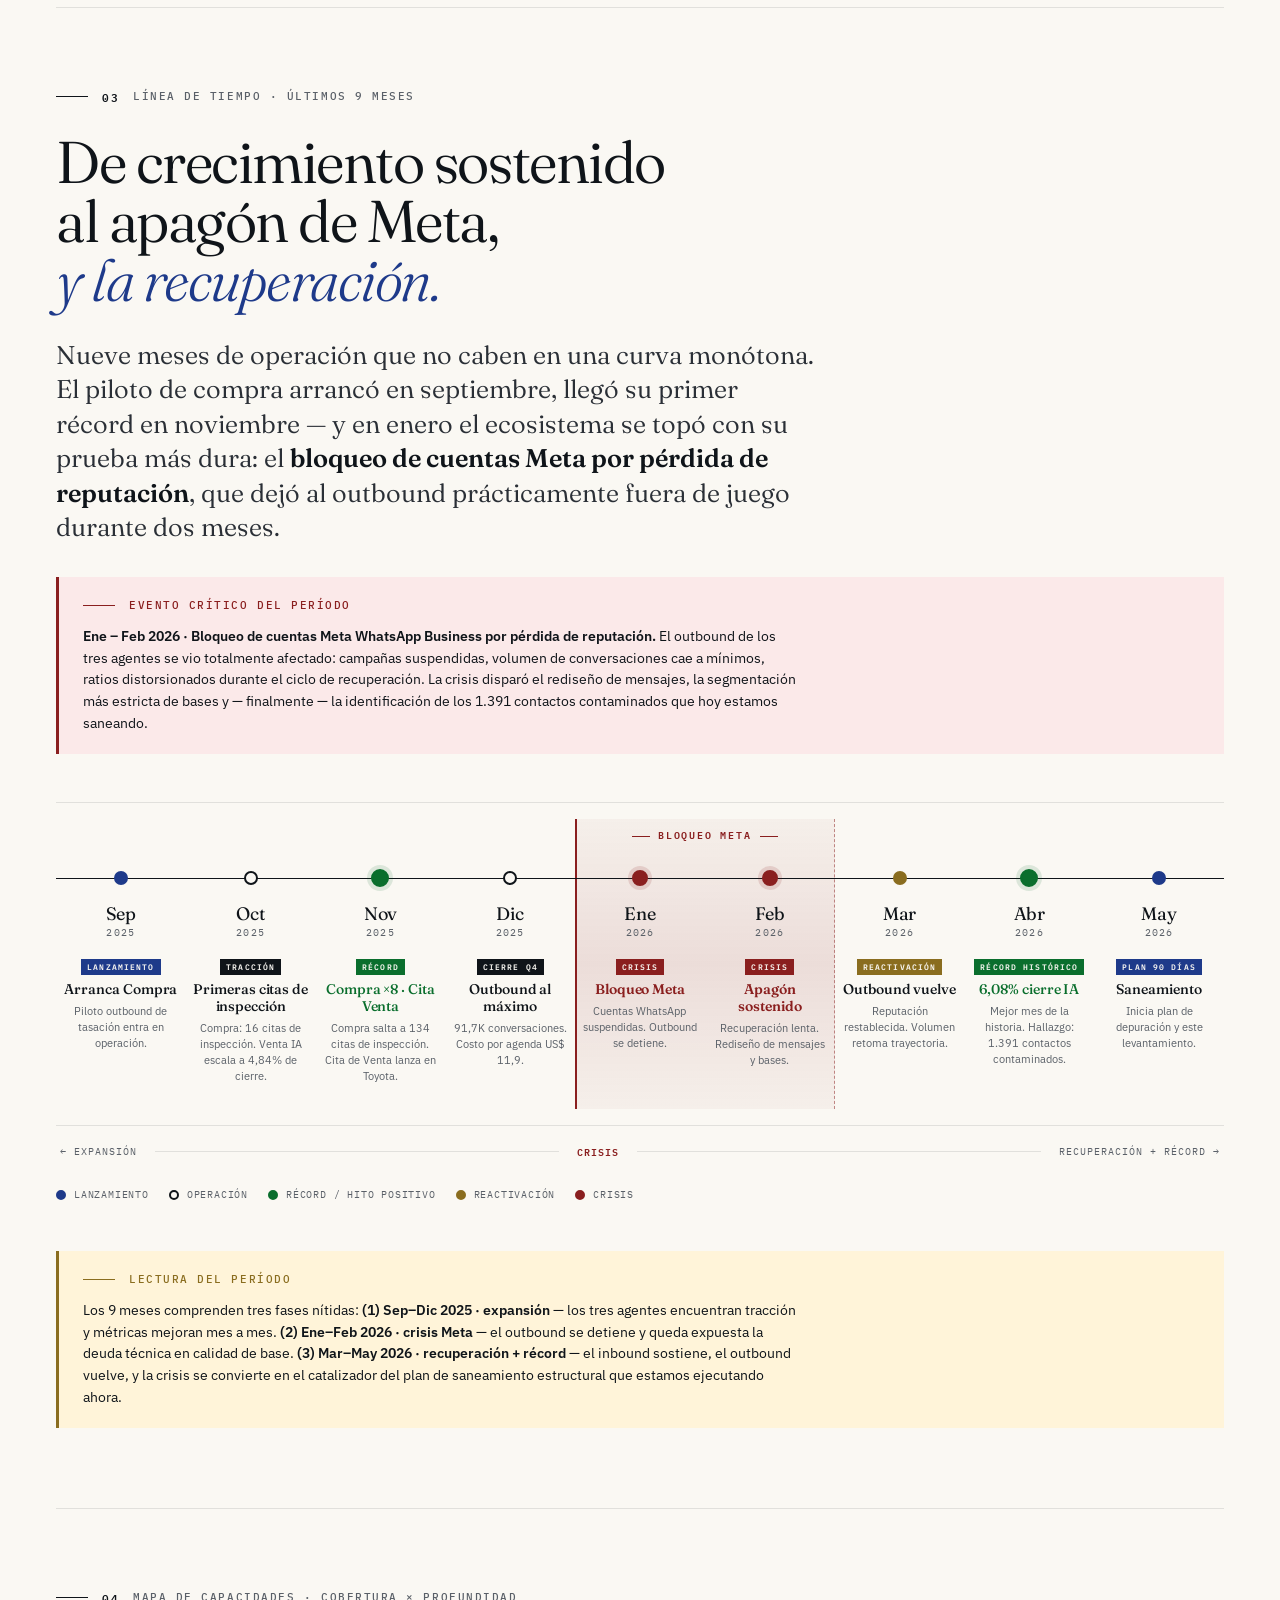
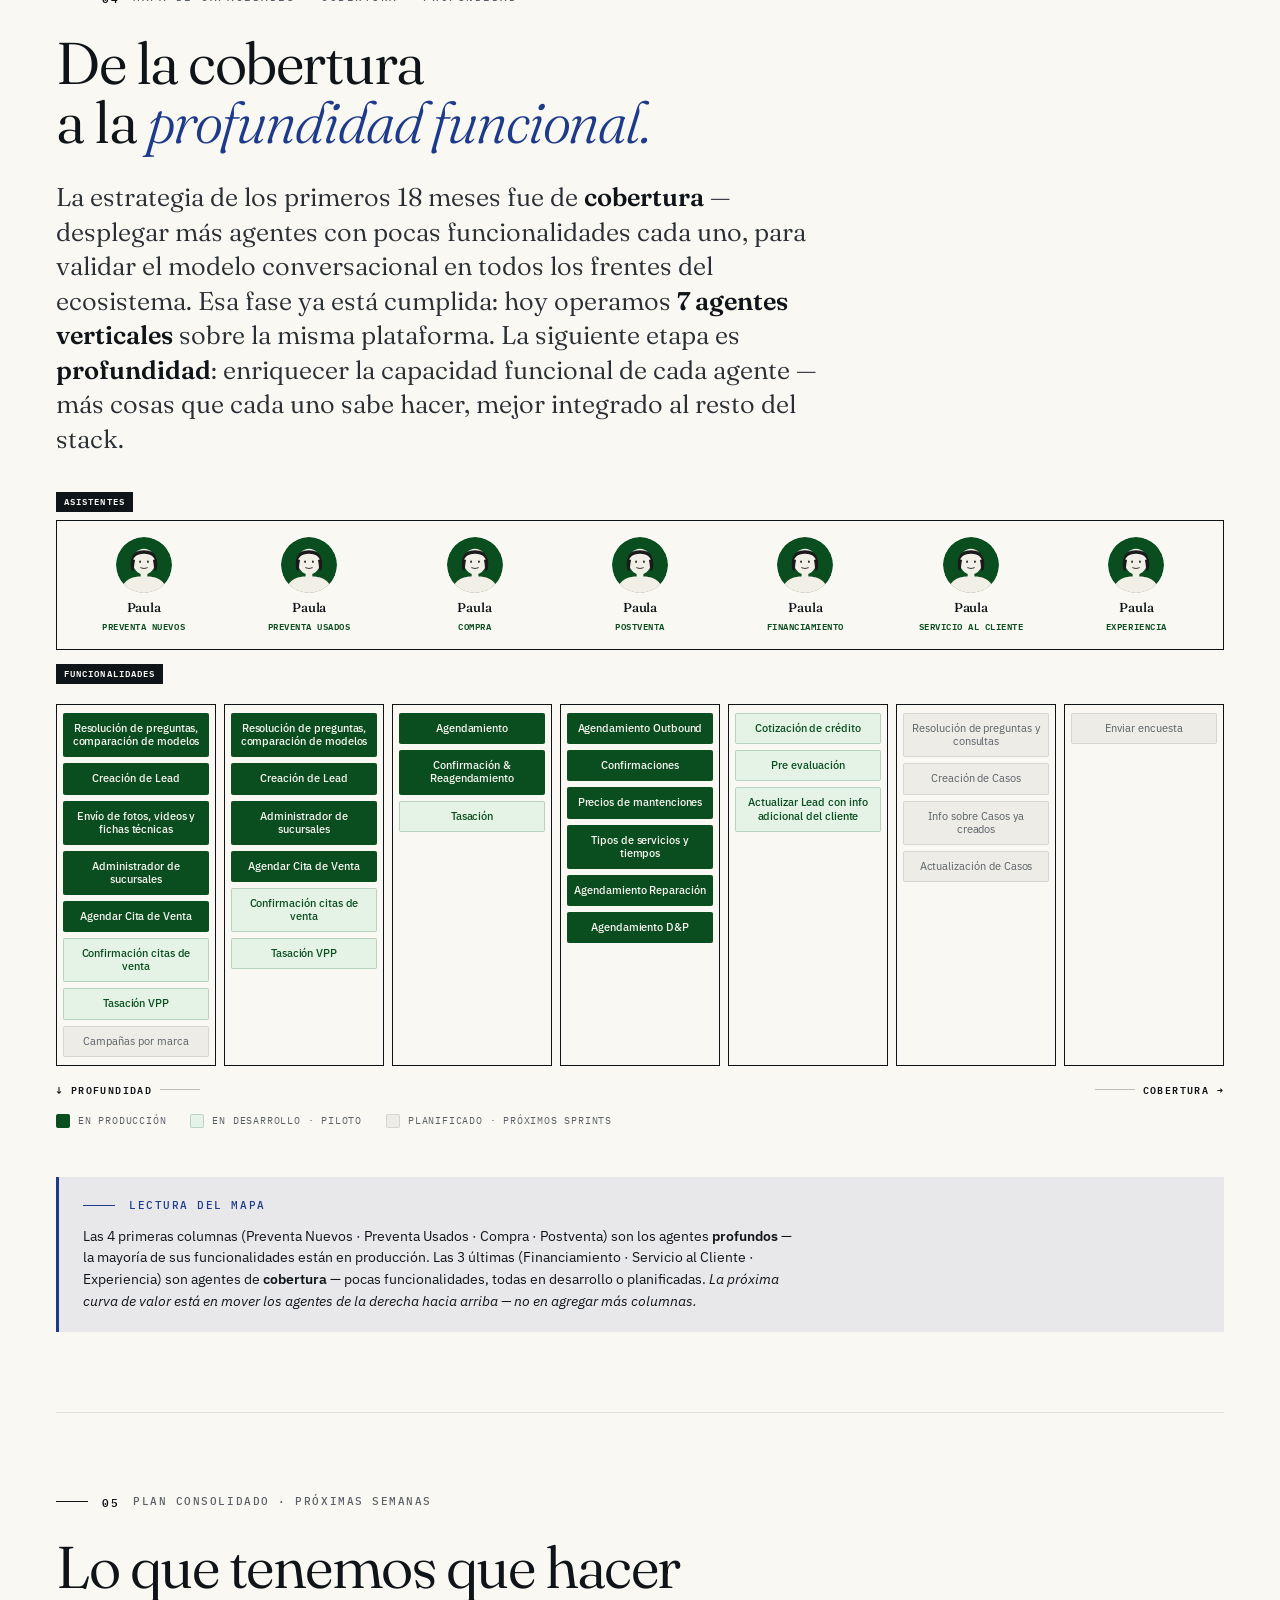
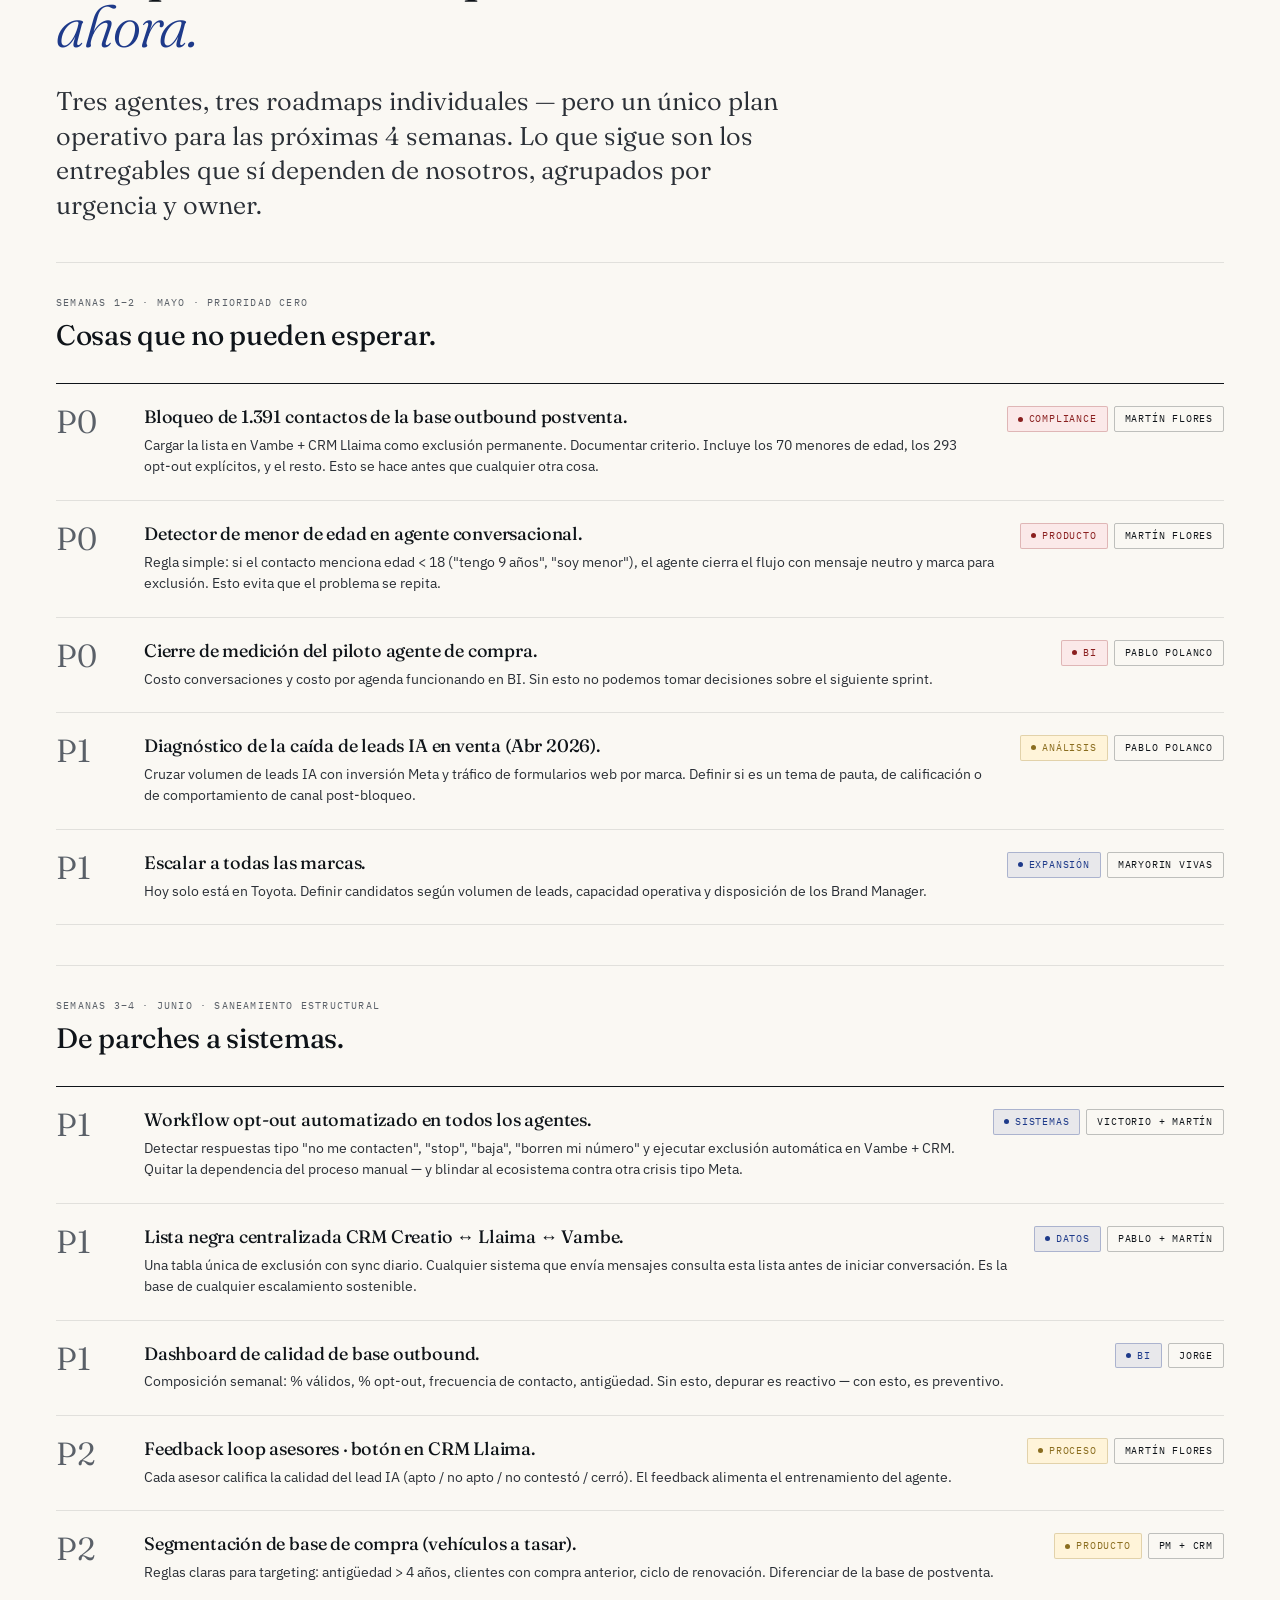
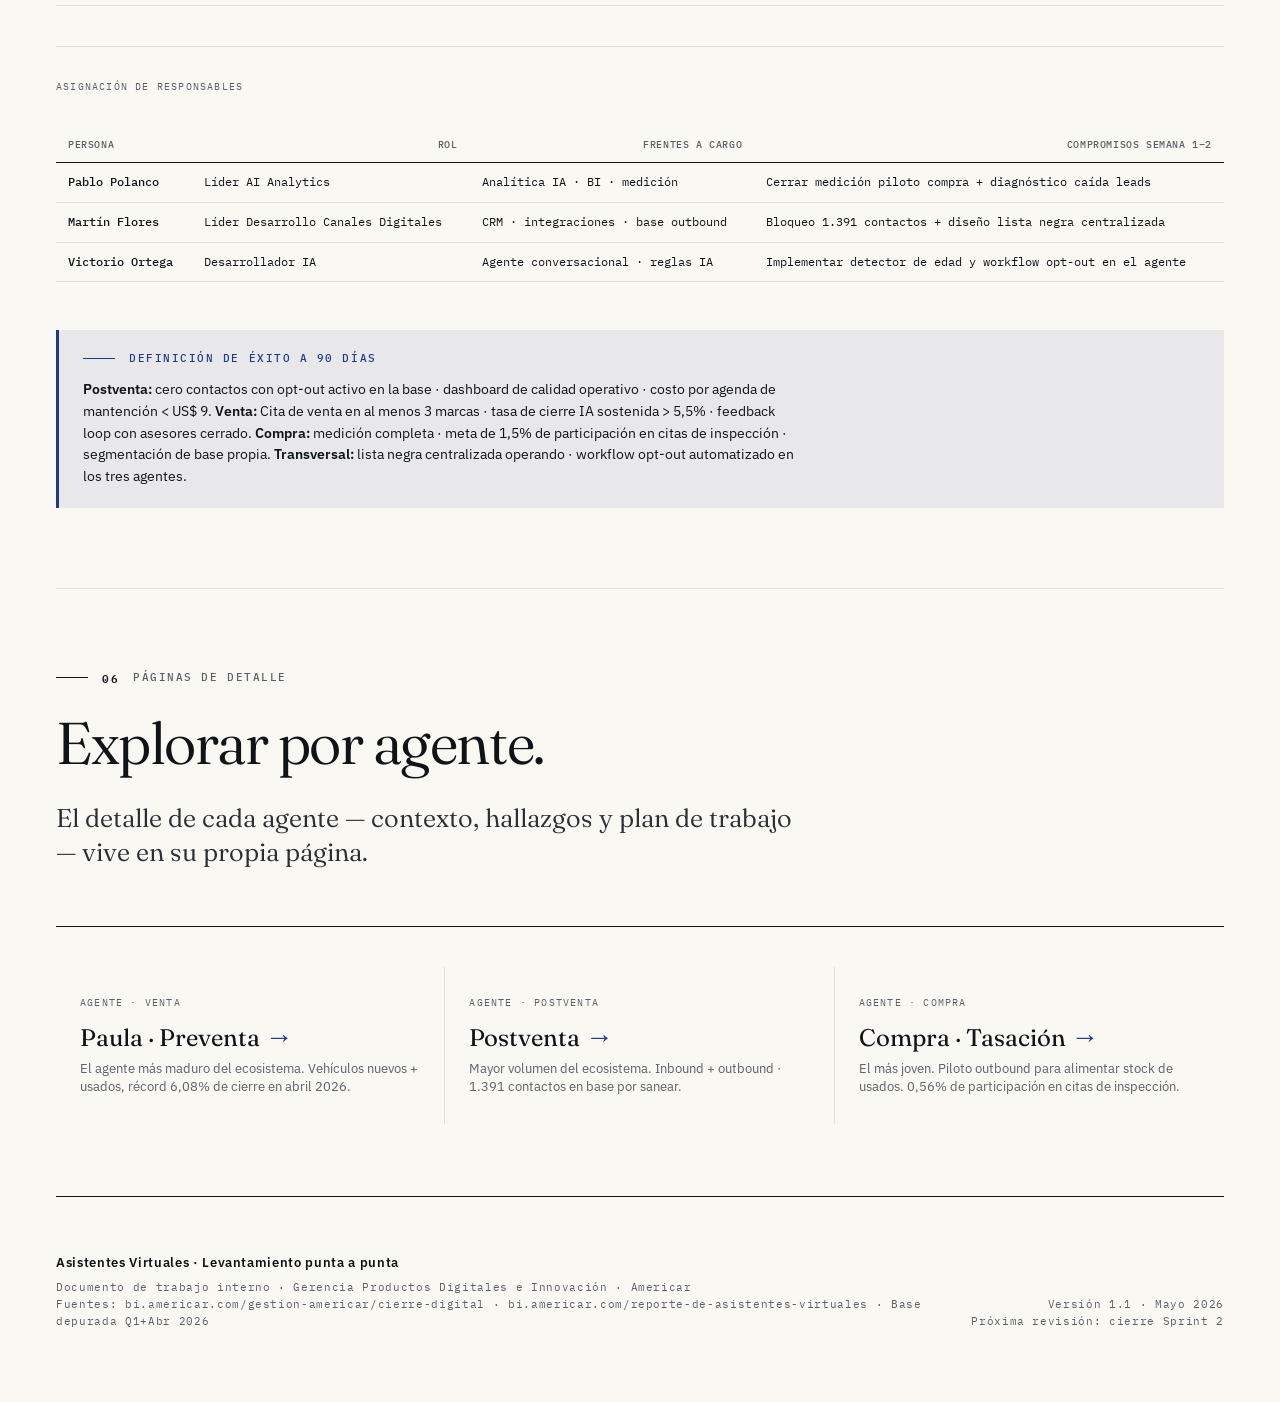
==== commit 55b5bb66: "Plan: nueva pestaña consolidada + saca planes de agentes - plan.html: nueva tab con 5 acciones prior" ====
--- a/index.html
+++ b/index.html
@@ -23,6 +23,7 @@
       <a href="venta.html">Venta</a>
       <a href="postventa.html">Postventa</a>
       <a href="compra.html">Compra</a>
+      <a href="plan.html">Plan de trabajo</a>
       <a href="dashboard.html">Dashboard</a>
     </nav>
   </div>
